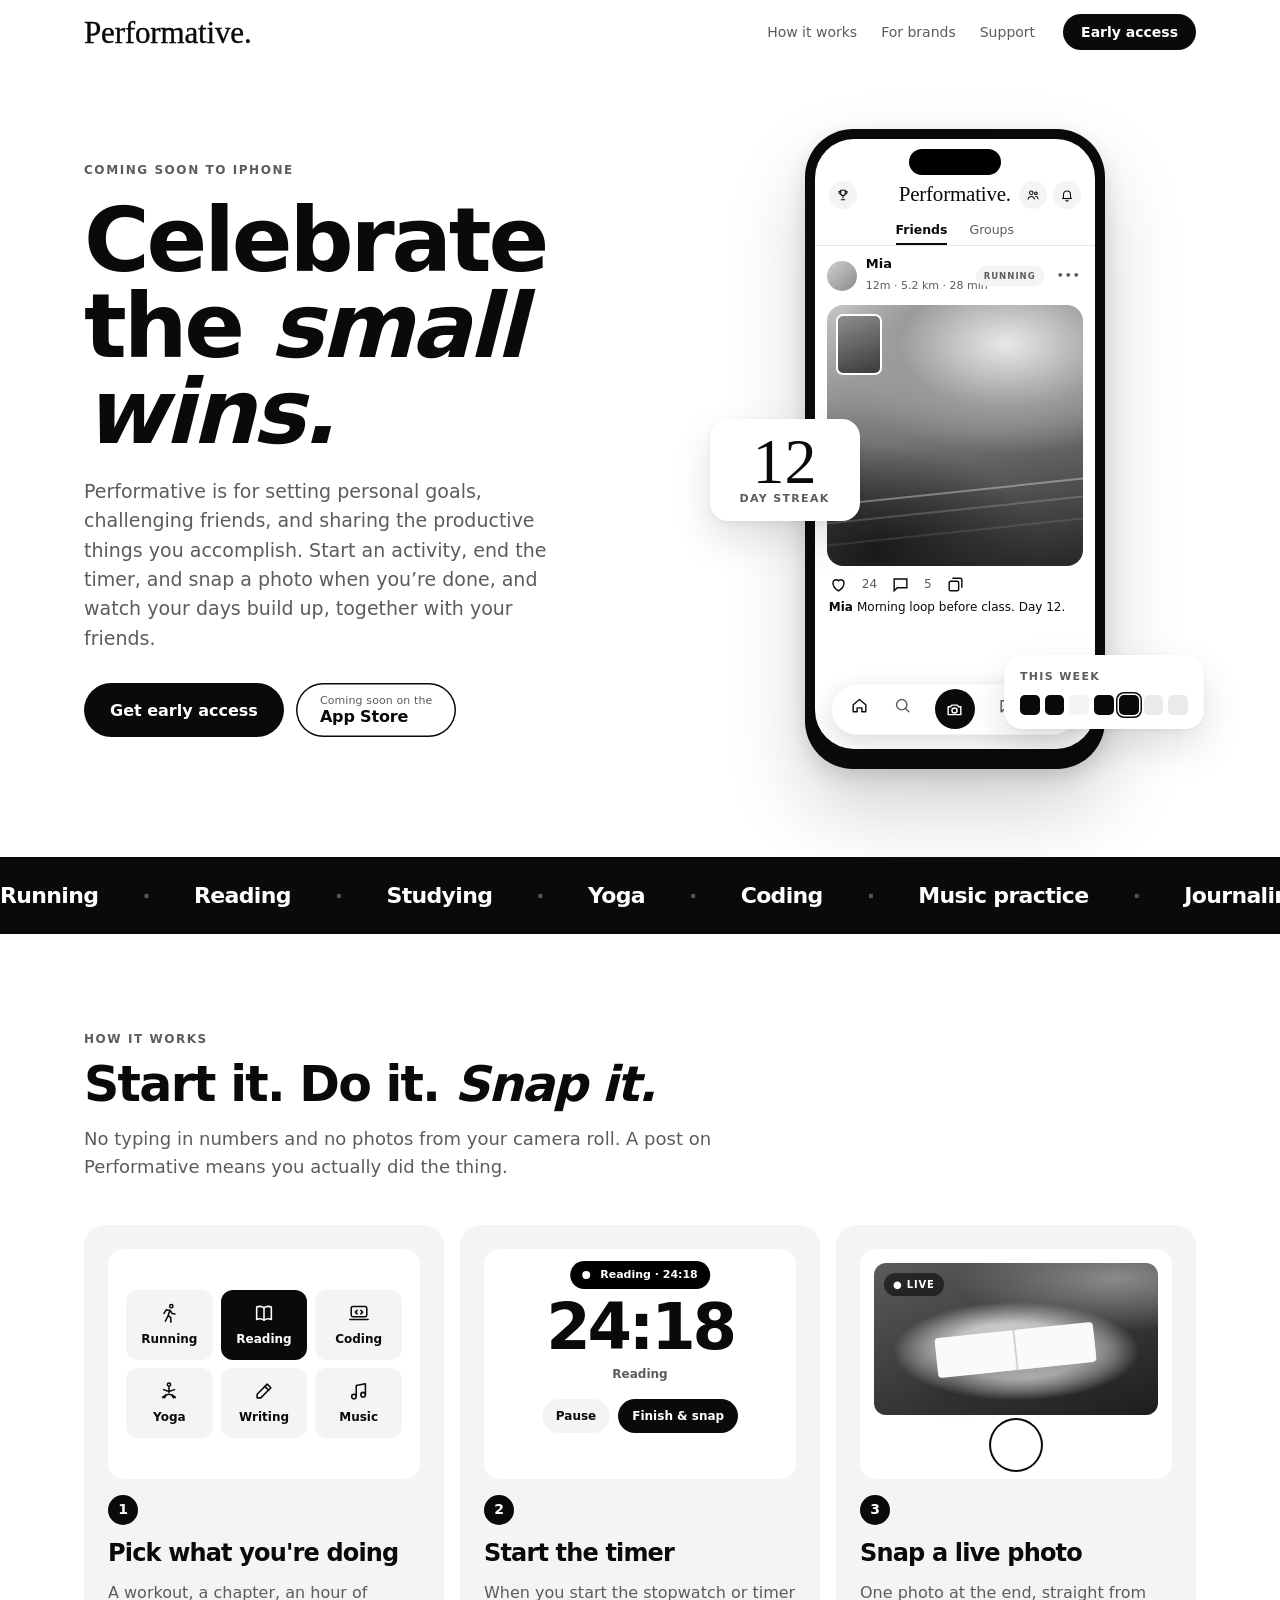
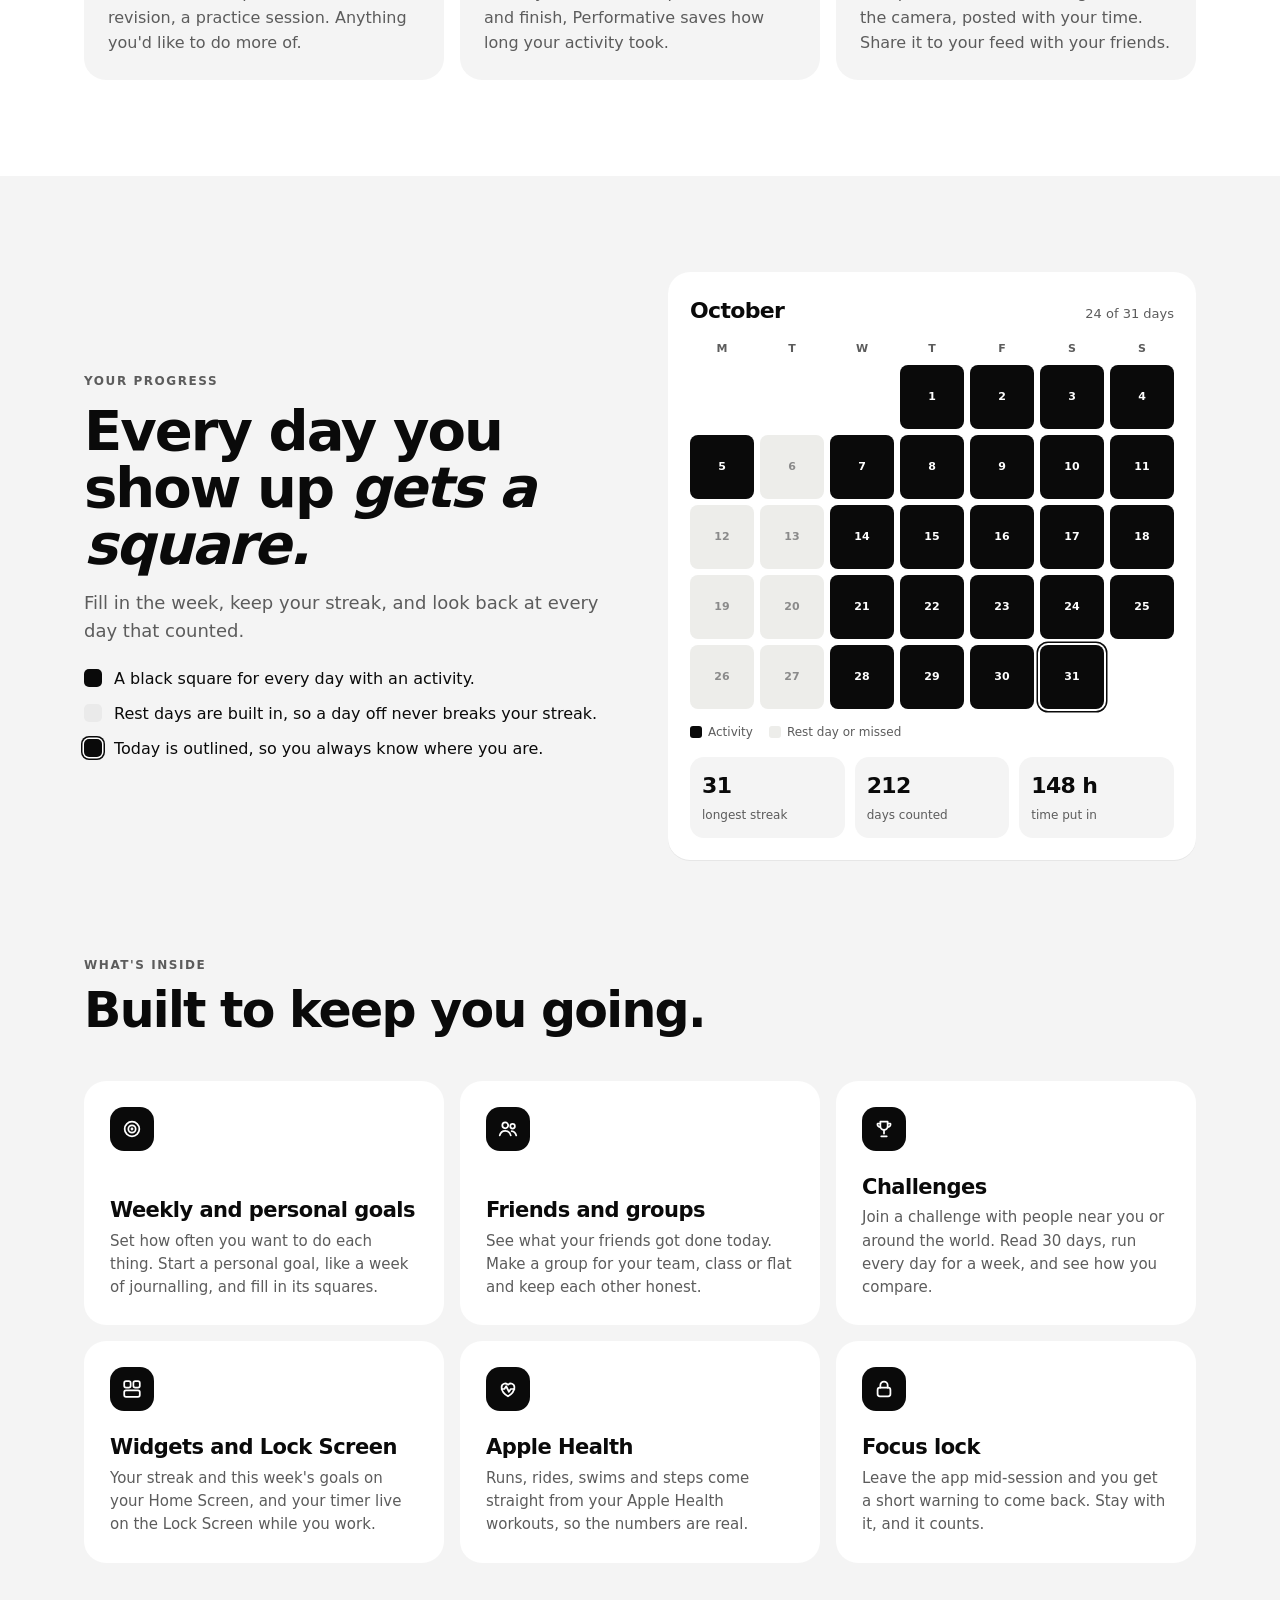
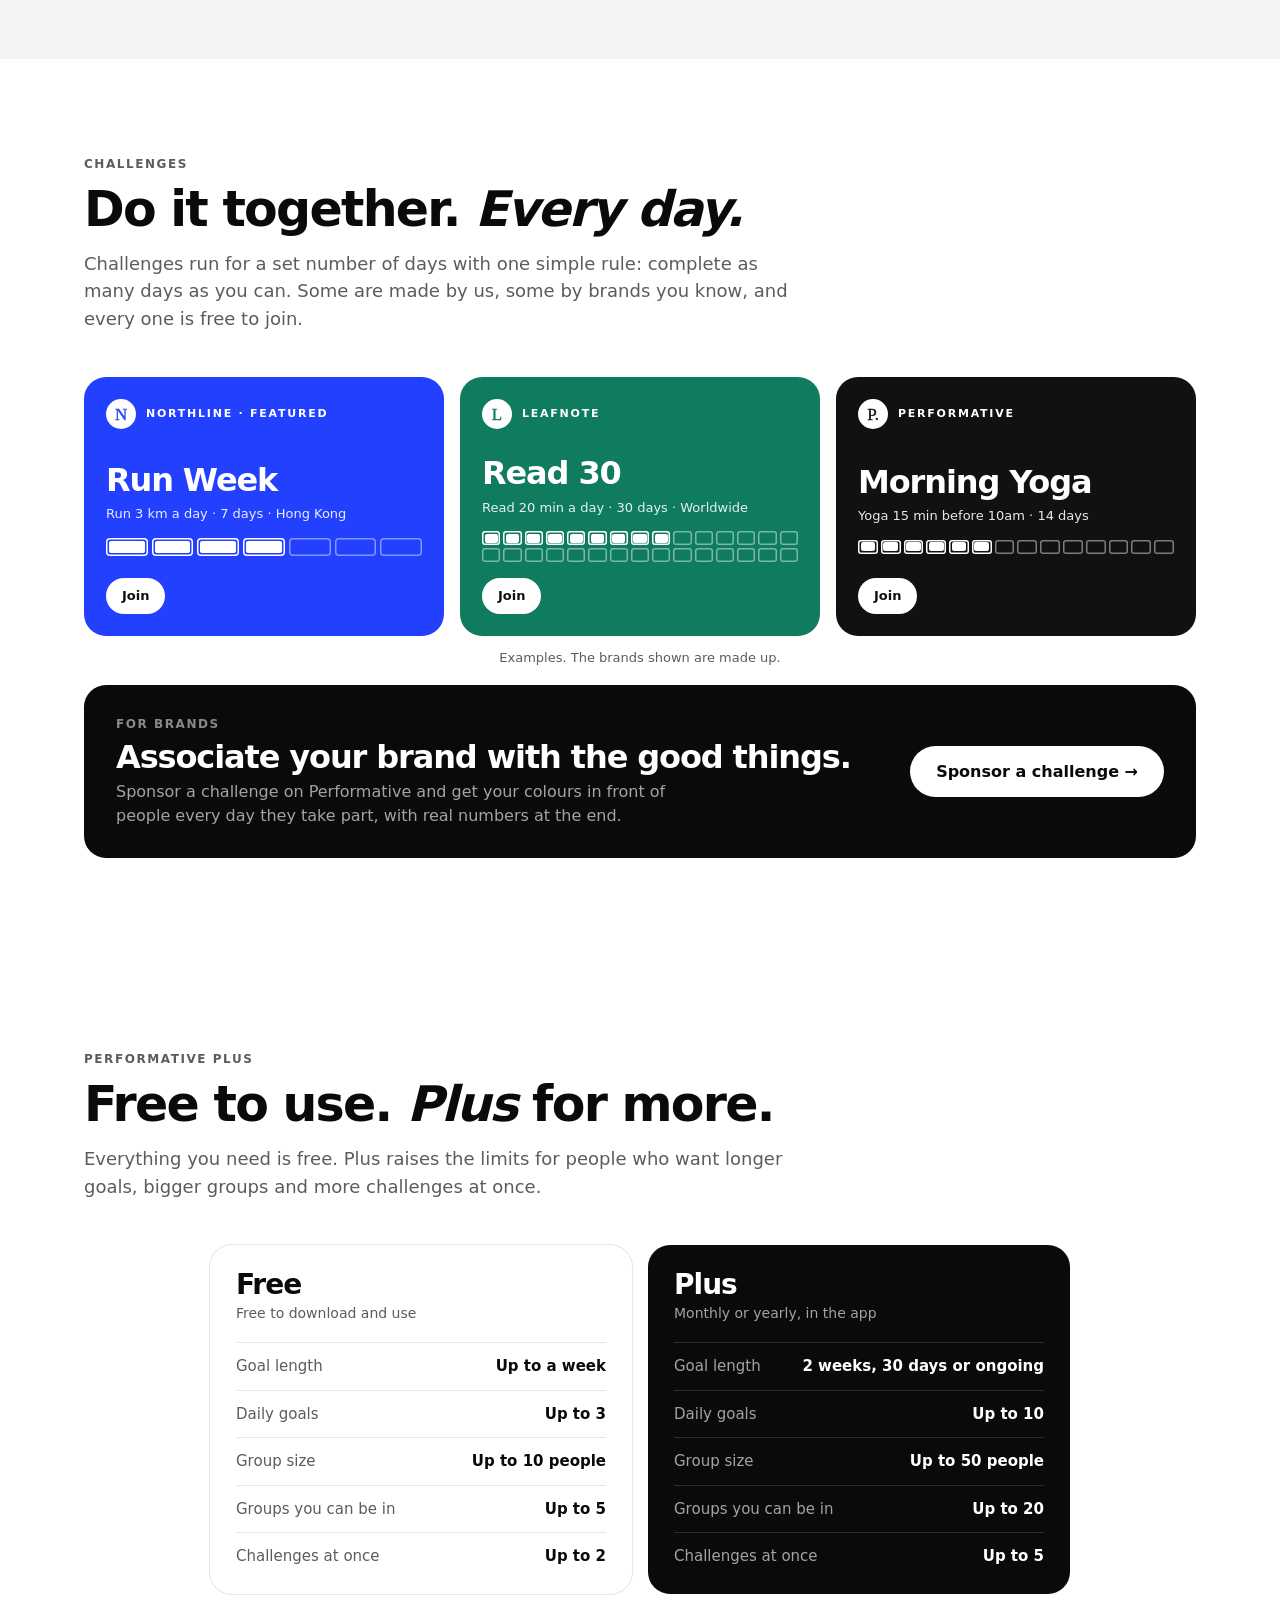
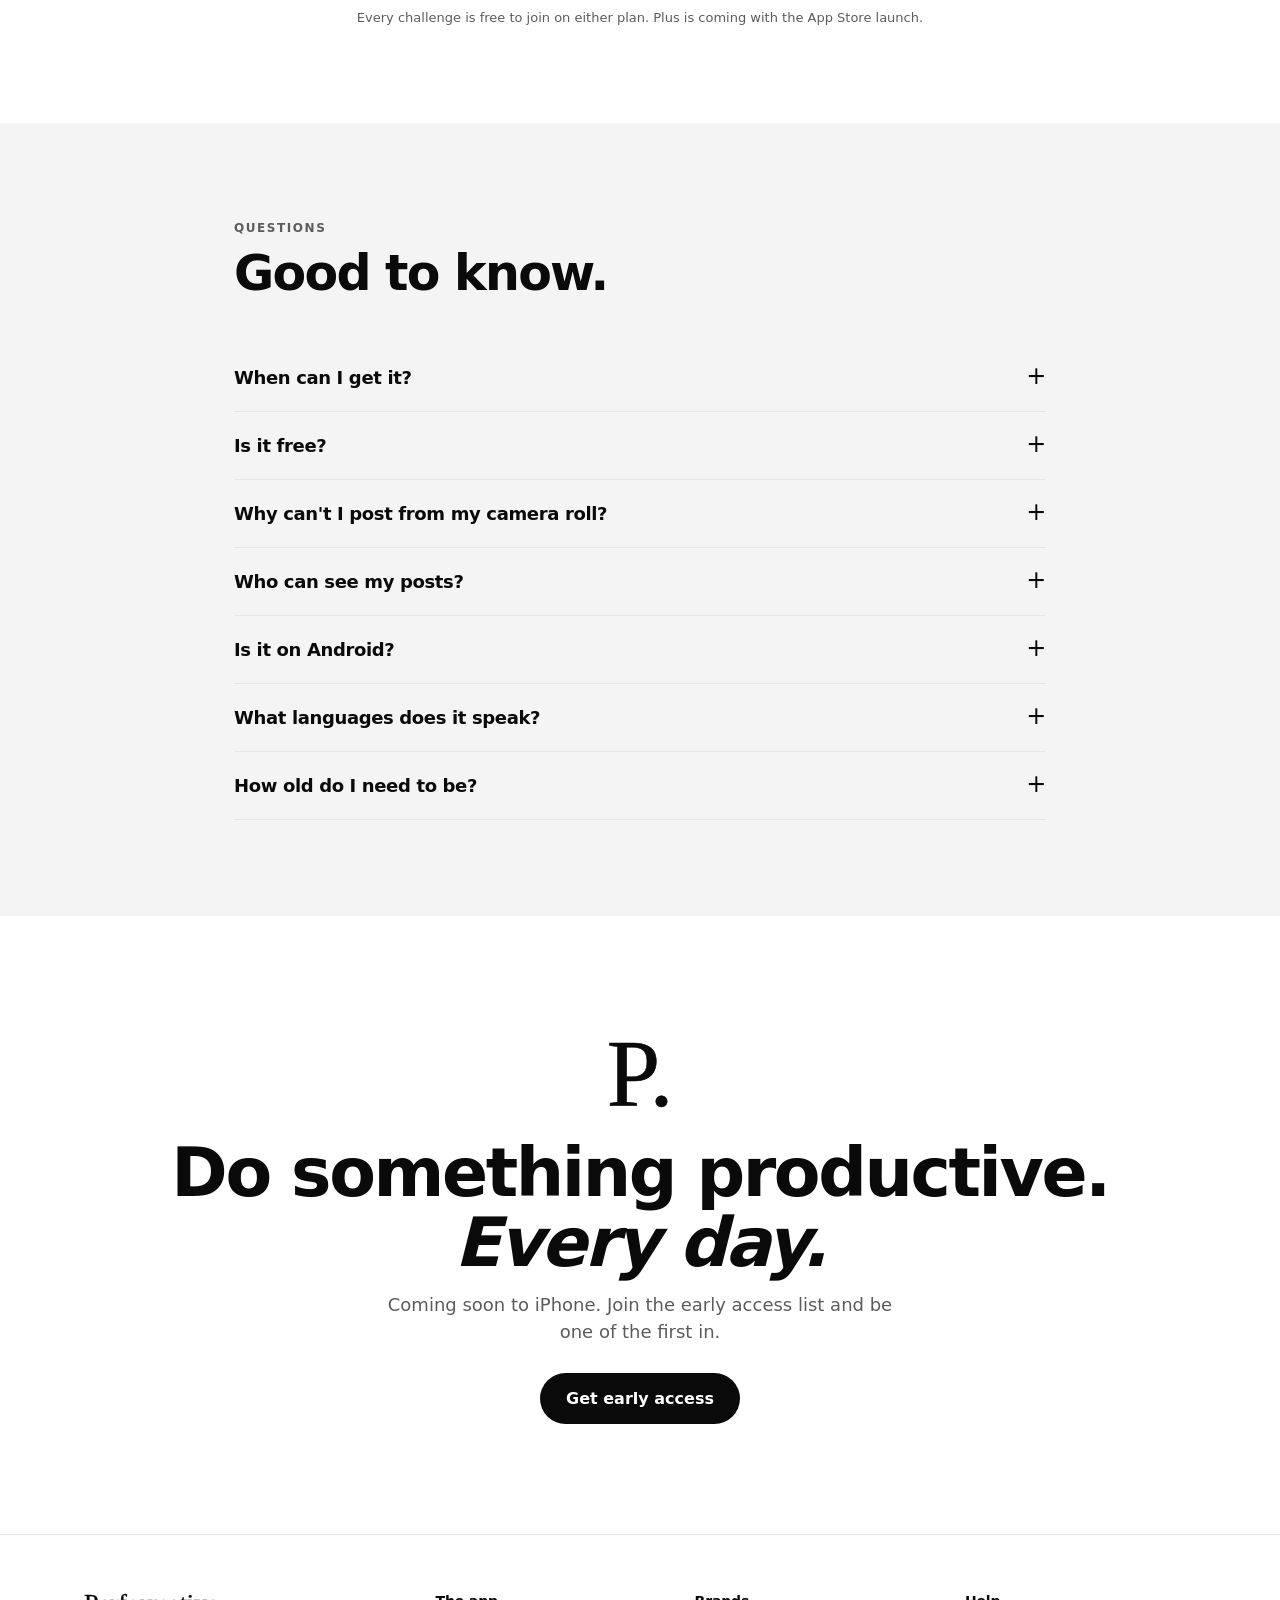
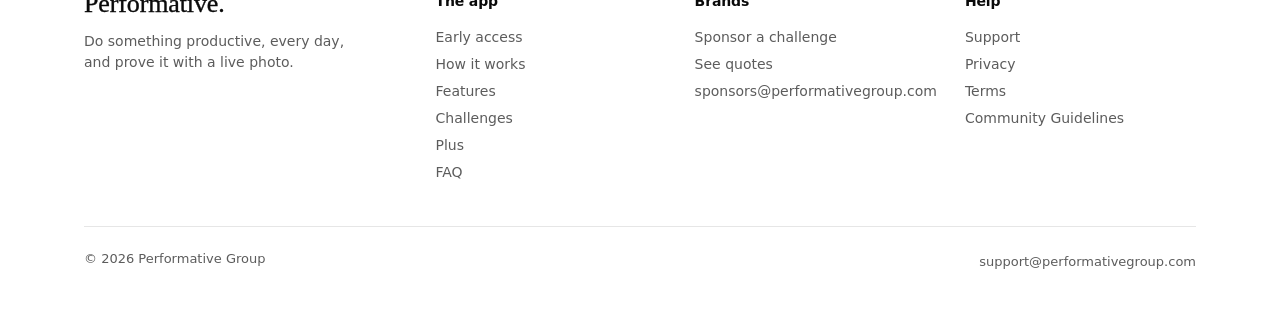
==== index.html @ 7d883e9c "Website: app-style hero phone, no fake status bars, Plus section, icons, calendar, challenge boxes a" ====
<!doctype html>
<html lang="en">
<head>
<meta charset="utf-8">
<meta http-equiv="Content-Security-Policy" content="default-src 'self'; script-src 'self' 'unsafe-inline'; style-src 'self' 'unsafe-inline' https://fonts.googleapis.com; font-src https://fonts.gstatic.com; img-src 'self' data:; connect-src 'self' https://rwyopnhqcnwsxcgpwgtr.supabase.co; object-src 'none'; base-uri 'none'; form-action 'self'; upgrade-insecure-requests">
<meta name="referrer" content="strict-origin-when-cross-origin">
<meta name="viewport" content="width=device-width, initial-scale=1, viewport-fit=cover">
<meta name="theme-color" content="#FFFFFF">
<link rel="icon" href="/assets/icon.svg" type="image/svg+xml">
<link rel="preconnect" href="https://fonts.googleapis.com">
<link rel="preconnect" href="https://fonts.gstatic.com" crossorigin>
<link href="https://fonts.googleapis.com/css2?family=Instrument+Serif:ital@0;1&family=Inter+Tight:ital,wght@0,400..900;1,400..900&display=swap" rel="stylesheet">
<link rel="stylesheet" href="/assets/site.css?v=3">
<title>Performative · Celebrate the small wins</title>
<meta name="description" content="Performative is an iPhone app for doing the things you mean to do. Start a timer, snap a live photo at the end, and watch your days fill up. Coming soon to iPhone.">
<meta property="og:title" content="Performative · Celebrate the small wins">
<meta property="og:description" content="Do something productive, every day, and prove it with a live photo.">
<style>
  /* Hero */
  .hero { padding:64px 0 88px; overflow:hidden; }
  .hero .wrap { display:grid; grid-template-columns:1.1fr .9fr; gap:40px; align-items:center; }
  .hero h1 { font-size:clamp(46px, 7vw, 92px); line-height:.96; margin:18px 0 22px; }
  .hero .lead { font-size:19px; line-height:1.55; color:var(--muted); max-width:500px; margin:0 0 30px; }
  .hero .ctas { display:flex; gap:12px; flex-wrap:wrap; align-items:center; }
  /* "Coming soon" sits beside the main button: same height and shape, quieter. */
  .soon { display:inline-flex; flex-direction:column; justify-content:center; height:54px; padding:0 24px; border-radius:999px; box-shadow:inset 0 0 0 1.5px var(--ink); color:var(--ink); line-height:1.1; white-space:nowrap; }
  .soon small { font-size:11px; font-weight:500; color:var(--muted); letter-spacing:.01em; }
  .soon b { font-size:16px; font-weight:700; letter-spacing:-.01em; }
  .ctas .btn.big { height:54px; padding-top:0; padding-bottom:0; }
  .stage { position:relative; display:flex; justify-content:center; min-height:640px; }
  .float { position:absolute; background:#fff; border-radius:18px; box-shadow:0 18px 40px rgba(0,0,0,.12), 0 2px 6px rgba(0,0,0,.06); padding:14px 16px; }
  .float.streak { left:-4px; top:290px; width:150px; text-align:center; }
  .float.streak .n { font-family:var(--serif); font-size:64px; line-height:.9; }
  .float.week { right:-8px; bottom:40px; width:200px; }
  .float.week .sq { grid-template-columns:repeat(7, 1fr); margin-top:10px; }
  .float .t { font-size:11px; font-weight:600; letter-spacing:.12em; text-transform:uppercase; color:var(--muted); }
  @media (max-width:960px) { .hero .wrap { grid-template-columns:1fr; } .hero { padding-top:32px; } .stage { min-height:0; margin-top:16px; } }
  @media (max-width:520px) { .float.streak { left:0; top:200px; width:118px; padding:10px; } .float.streak .n { font-size:48px; } .float.week { right:0; bottom:40px; width:168px; padding:10px 12px; } .phone { transform:scale(.92); transform-origin:top center; margin-bottom:-48px; } }

  /* Feed screen, drawn like the app: header, Friends/Groups tabs, a post, the floating menu */
  .apphead { display:flex; align-items:center; gap:6px; padding:0 14px 4px; }
  .apphead .ttl { flex:1; text-align:center; font-family:var(--serif); font-weight:400; font-size:21px; letter-spacing:-.01em; white-space:nowrap; }
  .hb { width:28px; height:28px; border-radius:50%; background:var(--bg); display:grid; place-items:center; flex:none; }
  .hb svg { width:14px; height:14px; stroke:var(--ink); fill:none; stroke-width:1.8; stroke-linecap:round; stroke-linejoin:round; }
  .apphead .gap { width:28px; flex:none; }
  .feedtabs { display:flex; justify-content:center; gap:22px; font-size:12.5px; font-weight:500; color:var(--muted); border-bottom:1px solid var(--hair); margin-bottom:10px; }
  .feedtabs span, .feedtabs b { padding:6px 0; } .feedtabs b { color:var(--ink); font-weight:650; box-shadow:inset 0 -2px 0 var(--ink); }
  .post .who span { white-space:nowrap; } .post .who > div { min-width:0; }
  .post .who .chip { margin-left:auto; font-size:8.5px; font-weight:700; letter-spacing:.12em; text-transform:uppercase; background:var(--bg); padding:4px 8px; border-radius:99px; }
  .post .who .more { font-weight:800; letter-spacing:1px; font-size:11px; padding:0 2px 0 4px; }
  .photo .startph { position:absolute; left:9px; top:9px; width:46px; height:61px; border-radius:7px; border:2px solid #fff; background:linear-gradient(160deg, #8d8d8d, #3a3a3a); }
  .menubar { position:absolute; left:16px; right:16px; bottom:14px; height:52px; border-radius:26px; background:rgba(255,255,255,.92); -webkit-backdrop-filter:blur(14px); backdrop-filter:blur(14px); box-shadow:0 8px 24px rgba(0,0,0,.14), inset 0 0 0 1px rgba(0,0,0,.05); display:flex; align-items:center; justify-content:space-around; padding:0 8px; }
  .menubar svg { width:19px; height:19px; stroke:var(--muted); fill:none; stroke-width:1.8; stroke-linecap:round; stroke-linejoin:round; }
  .menubar .on svg { stroke:var(--ink); }
  .menubar .cam { width:40px; height:40px; border-radius:50%; background:var(--ink); display:grid; place-items:center; }
  .menubar .cam svg { stroke:#fff; }
  .post { padding:0 12px 12px; }
  .post .who { display:flex; gap:9px; align-items:center; margin-bottom:9px; }
  .av { width:30px; height:30px; border-radius:50%; flex:none; background:linear-gradient(135deg, #cfcfcf, #8a8a8a); }
  .post .who b { font-size:13px; display:block; line-height:1.2; } .post .who span { font-size:11px; color:var(--muted); }
  .photo { position:relative; border-radius:16px; overflow:hidden; aspect-ratio:4/5; color:#fff; }
  .photo .tag { position:absolute; left:10px; top:10px; background:rgba(0,0,0,.5); -webkit-backdrop-filter:blur(8px); backdrop-filter:blur(8px); padding:5px 9px; border-radius:99px; font-size:10px; font-weight:700; letter-spacing:.08em; }
  .photo .time { position:absolute; right:12px; bottom:10px; font-family:var(--display); font-weight:800; font-size:34px; letter-spacing:-.04em; text-shadow:0 2px 12px rgba(0,0,0,.3); }
  .photo .act { position:absolute; left:12px; bottom:14px; font-size:11px; font-weight:600; opacity:.92; }
  .acts { display:flex; gap:14px; padding:9px 2px 4px; font-size:12px; color:var(--muted); align-items:center; }
  .acts svg { width:19px; height:19px; stroke:var(--ink); fill:none; stroke-width:1.8; }
  .cap { font-size:12px; padding:0 2px; } .cap b { margin-right:4px; }
  /* Black-and-white "photos" */
  .ph-run { background:radial-gradient(120% 70% at 70% 15%, #e9e9e9 0%, #9a9a9a 35%, transparent 60%), radial-gradient(90% 60% at 20% 95%, #1a1a1a 0%, transparent 70%), linear-gradient(170deg, #c7c7c7 0%, #6b6b6b 55%, #262626 100%); }
  .ph-run::after { content:""; position:absolute; left:0; right:0; bottom:28%; height:2px; background:rgba(255,255,255,.35); box-shadow:0 18px 0 rgba(255,255,255,.18), 0 40px 0 rgba(255,255,255,.1); transform:skewY(-6deg); }
  .ph-read { background:radial-gradient(60% 45% at 50% 58%, #f4f4f4 0%, #d0d0d0 40%, transparent 72%), radial-gradient(80% 50% at 85% 10%, #8a8a8a, transparent 70%), linear-gradient(160deg, #5b5b5b, #1d1d1d); }
  .ph-read::after { content:""; position:absolute; left:22%; right:22%; top:44%; height:26%; border-radius:4px; background:linear-gradient(90deg, #fafafa 49%, #c9c9c9 50%, #fafafa 51%); box-shadow:0 10px 30px rgba(0,0,0,.35); transform:rotate(-6deg); }
  .ph-desk { background:radial-gradient(70% 50% at 30% 30%, #ededed, transparent 70%), linear-gradient(200deg, #9c9c9c, #3a3a3a 60%, #151515); }
  .ph-desk::after { content:""; position:absolute; left:16%; right:16%; top:34%; height:30%; border-radius:6px; background:#1e1e1e; box-shadow:inset 0 0 0 5px #3c3c3c, 0 14px 28px rgba(0,0,0,.4); }

  /* Strip */
  .strip { background:var(--ink); color:#fff; padding:22px 0; overflow:hidden; }
  .strip .row { display:flex; gap:44px; white-space:nowrap; animation:slide 38s linear infinite; width:max-content; font-family:var(--display); font-weight:var(--title-weight); font-size:22px; letter-spacing:-.03em; }
  .strip .row span::after { content:"·"; margin-left:44px; color:#555; }
  @keyframes slide { to { transform:translateX(-50%); } }
  @media (prefers-reduced-motion:reduce) { .strip .row { animation:none; } }

  /* How it works */
  .how3 { display:grid; grid-template-columns:repeat(3, 1fr); gap:16px; }
  .how3 > div { background:var(--bg); border-radius:22px; padding:24px; display:flex; flex-direction:column; gap:16px; }
  .how3 .vis { height:230px; border-radius:16px; background:#fff; display:grid; place-items:center; overflow:hidden; position:relative; }
  .how3 .num { width:30px; height:30px; border-radius:50%; background:var(--ink); color:#fff; display:grid; place-items:center; font-weight:700; font-size:14px; }
  .how3 h3 { font-size:24px; } .how3 p { margin:0; color:var(--muted); line-height:1.55; }
  .tiles { display:grid; grid-template-columns:repeat(3, 1fr); gap:8px; padding:18px; width:100%; }
  .tiles span { background:var(--bg); border-radius:12px; padding:12px 6px; text-align:center; font-size:12px; font-weight:600; }
  .tiles span.on { background:var(--ink); color:#fff; }
  .tiles span svg { display:block; width:22px; height:22px; margin:0 auto 6px; stroke:currentColor; fill:none; stroke-width:1.7; stroke-linecap:round; stroke-linejoin:round; }
  .timer { text-align:center; }
  .timer .big { font-family:var(--display); font-weight:800; font-size:64px; letter-spacing:-.05em; line-height:1; }
  .timer .lbl { font-size:12px; color:var(--muted); margin-top:6px; font-weight:600; }
  .timer .pill { display:inline-flex; gap:8px; margin-top:16px; }
  .timer .pill span { background:var(--bg); border-radius:99px; padding:8px 14px; font-size:12px; font-weight:700; } .timer .pill span.k { background:var(--ink); color:#fff; }
  .island-la { position:absolute; top:12px; left:50%; transform:translateX(-50%); background:#000; color:#fff; border-radius:20px; padding:6px 12px; font-size:11px; font-weight:700; display:flex; gap:10px; align-items:center; white-space:nowrap; }
  .island-la i { width:8px; height:8px; border-radius:50%; background:#fff; animation:blink 1.6s infinite; } @keyframes blink { 50% { opacity:.3; } }
  .snap { width:100%; height:100%; position:relative; }
  .snap .vf { position:absolute; inset:14px 14px 64px; border-radius:12px; }
  .snap .shutter { position:absolute; left:50%; bottom:12px; transform:translateX(-50%); width:44px; height:44px; border-radius:50%; background:#fff; box-shadow:0 0 0 3px #fff, 0 0 0 5px var(--ink); }
  .snap .live { position:absolute; left:24px; top:24px; background:rgba(0,0,0,.55); color:#fff; border-radius:99px; padding:4px 9px; font-size:10px; font-weight:700; letter-spacing:.08em; }
  @media (max-width:900px) { .how3 { grid-template-columns:1fr; } }

  /* Squares */
  .squares { display:grid; grid-template-columns:1fr 1fr; gap:56px; align-items:center; }
  .squares h2 { font-size:clamp(32px, 4.4vw, 56px); line-height:1.02; margin:12px 0 16px; }
  .squares p { color:var(--muted); font-size:18px; line-height:1.55; margin:0 0 22px; }
  .ticks { list-style:none; padding:0; margin:0; display:grid; gap:12px; }
  .ticks li { display:flex; gap:12px; align-items:flex-start; line-height:1.45; }
  .ticks li::before { content:""; width:18px; height:18px; border-radius:5px; background:var(--ink); flex:none; margin-top:2px; }
  .ticks li.r::before { background:var(--soft2); }
  .ticks li.t::before { background:var(--ink); box-shadow:0 0 0 1.5px #fff, 0 0 0 3px var(--ink); }
  .year { background:#fff; border-radius:22px; padding:22px; box-shadow:0 1px 0 var(--hair); }
  .year .head { display:flex; justify-content:space-between; align-items:baseline; margin-bottom:14px; }
  .year .head b { font-family:var(--display); font-weight:800; font-size:22px; letter-spacing:-.03em; }
  /* A month as a calendar: one box per day, black where you did an activity. */
  .cal { display:grid; grid-template-columns:repeat(7, minmax(0, 1fr)); gap:6px; }
  .cal .dow { font-size:11px; font-weight:600; color:var(--muted); text-align:center; padding-bottom:2px; }
  .cal i { aspect-ratio:1; border-radius:8px; background:#EDEDEA; font-style:normal; font-size:11px; font-weight:600; color:#8a8a8a; display:grid; place-items:center; font-variant-numeric:tabular-nums; }
  .cal i.on { background:var(--ink); color:#fff; }
  .cal i.today { box-shadow:0 0 0 2px #fff, 0 0 0 3.5px var(--ink); }
  .cal i.blank { background:transparent; }
  .year .legend { display:flex; gap:16px; margin-top:14px; font-size:12px; color:var(--muted); }
  .year .legend span { display:flex; gap:6px; align-items:center; } .year .legend i { width:12px; height:12px; border-radius:3px; display:block; }
  .stats { display:grid; grid-template-columns:repeat(3, 1fr); gap:10px; margin-top:16px; }
  .stats div { background:var(--bg); border-radius:14px; padding:12px; } .stats b { display:block; font-family:var(--display); font-weight:800; font-size:22px; letter-spacing:-.03em; } .stats span { font-size:12px; color:var(--muted); }
  @media (max-width:900px) { .squares { grid-template-columns:1fr; gap:32px; } }

  /* Features */
  .feat { display:grid; grid-template-columns:repeat(3, 1fr); gap:16px; }
  .feat > div { background:#fff; border-radius:22px; padding:26px; min-height:220px; display:flex; flex-direction:column; }
  .feat .ic { width:44px; height:44px; border-radius:14px; background:var(--ink); display:grid; place-items:center; margin-bottom:auto; }
  .feat .ic svg { width:22px; height:22px; stroke:#fff; fill:none; stroke-width:1.9; stroke-linecap:round; stroke-linejoin:round; }
  .feat h3 { font-size:21px; letter-spacing:-.025em; margin:26px 0 8px; } .feat p { margin:0; color:var(--muted); line-height:1.55; font-size:15px; }
  @media (max-width:900px) { .feat { grid-template-columns:1fr 1fr; } } @media (max-width:600px) { .feat { grid-template-columns:1fr; } .feat > div { min-height:0; } }

  /* Challenges */
  .cards { display:grid; grid-template-columns:repeat(3, 1fr); gap:16px; }
  .ccard { border-radius:22px; padding:22px; color:#fff; min-height:250px; display:flex; flex-direction:column; justify-content:space-between; }
  .ccard .wm { font-size:11px; font-weight:700; letter-spacing:.16em; }
  .ccard h3 { font-size:32px; margin:28px 0 8px; } .ccard .meta { font-size:13px; opacity:.9; }
  .ccard .top { display:flex; align-items:center; gap:10px; }
  .ccard .logo { width:30px; height:30px; border-radius:50%; background:#fff; display:grid; place-items:center; flex:none; font-family:var(--serif); font-size:17px; line-height:1; }
  /* A box per day of the challenge, filled where it's done (stretched into bars when there are many). */
  .ccard .days { display:flex; gap:4px; margin-top:14px; }
  .ccard .days i { flex:1; height:18px; border-radius:4px; box-shadow:inset 0 0 0 1.5px rgba(255,255,255,.45); position:relative; }
  .ccard .days i.on { box-shadow:inset 0 0 0 1.5px #fff; }
  .ccard .days i.on::after { content:""; position:absolute; inset:3px; border-radius:2px; background:#fff; }
  .ccard .days.many { gap:3px; } .ccard .days.many i { height:14px; border-radius:3px; } .ccard .days.many i.on::after { inset:2.5px; }
  /* 30 days: two rows of 15 boxes. */
  .ccard .days.rows { display:grid; grid-template-columns:repeat(15, minmax(0, 1fr)); }
  .ccard .join { align-self:flex-start; margin-top:16px; background:#fff; color:#111; border-radius:99px; padding:8px 16px; font-weight:700; font-size:13px; }
  @media (max-width:900px) { .cards { grid-template-columns:1fr; } .ccard { min-height:200px; } }
  .examples { margin:12px 0 0; font-size:13px; color:var(--muted); text-align:center; }
  .brandband { margin-top:18px; background:var(--ink); color:#fff; border-radius:22px; padding:30px 32px; display:flex; gap:24px; align-items:center; flex-wrap:wrap; }
  .brandband h3 { font-size:clamp(24px, 3vw, 32px); } .brandband p { margin:6px 0 0; color:#A3A3A3; max-width:560px; line-height:1.5; }
  .brandband .btn { margin-left:auto; }

  /* Plus */
  .plans { display:grid; grid-template-columns:1fr 1fr; gap:16px; max-width:860px; margin:0 auto; }
  .plan { background:#fff; border-radius:22px; padding:26px; box-shadow:0 1px 0 var(--hair), 0 0 0 1px var(--hair); }
  .plan.plus { background:var(--ink); color:#fff; box-shadow:none; }
  .plan h3 { font-size:28px; margin:0 0 4px; } .plan .sub { margin:0 0 18px; color:var(--muted); font-size:14px; } .plan.plus .sub { color:#A3A3A3; }
  .plan ul { list-style:none; padding:0; margin:0; display:grid; gap:12px; }
  .plan li { display:flex; justify-content:space-between; gap:12px; font-size:15px; border-top:1px solid var(--hair); padding-top:12px; }
  .plan.plus li { border-top-color:rgba(255,255,255,.14); }
  .plan li span { color:var(--muted); } .plan.plus li span { color:#A3A3A3; } .plan li b { text-align:right; }
  .plans-note { text-align:center; color:var(--muted); font-size:13px; margin:14px 0 0; }
  @media (max-width:700px) { .plans { grid-template-columns:1fr; } }

  /* Download */
  .download { text-align:center; padding:110px 0; }
  .download .mark { font-family:var(--serif); font-size:96px; line-height:1; -webkit-text-stroke:.6px currentColor; }
  .download h2 { font-size:clamp(36px, 5.6vw, 68px); margin:16px 0 14px; }
  .download p { color:var(--muted); font-size:18px; max-width:520px; margin:0 auto 28px; }
</style>
</head>
<body>
<nav class="top" id="nav"><div class="wrap">
  <a class="logo" href="/">Performative.</a>
  <div class="links"><a href="/#how">How it works</a><a href="/sponsor/">For brands</a><a href="/support/">Support</a></div>
  <a class="btn cta" href="/early-access/">Early access</a>
  <button class="menu-btn" type="button" aria-label="Menu" aria-expanded="false"><span></span></button>
  <div class="sheet"><a href="/#how">How it works</a><a href="/sponsor/">For brands</a><a href="/support/">Support</a><a class="btn" href="/early-access/">Early access</a></div>
</div></nav>

<header class="hero"><div class="wrap">
  <div>
    <div class="eyebrow">Coming soon to iPhone</div>
    <h1>Celebrate the <em>small wins.</em></h1>
    <p class="lead">Performative is for setting personal goals, challenging friends, and sharing the productive things you accomplish. Start an activity, end the timer, and snap a photo when you’re done, and watch your days build up, together with your friends.</p>
    <div class="ctas">
      <a class="btn big" href="/early-access/">Get early access</a>
      <span class="soon" aria-label="Coming soon on the App Store"><small>Coming soon on the</small><b>App Store</b></span>
    </div>
  </div>
  <div class="stage">
    <div class="phone"><div class="screen"><div class="island"></div>
      <div class="status"></div>
      <div class="apphead">
        <span class="hb" aria-hidden="true"><svg viewBox="0 0 24 24"><path d="M8 4h8v5a4 4 0 0 1-8 0z"/><path d="M8 6H5a3 3 0 0 0 3 4M16 6h3a3 3 0 0 1-3 4M12 13v4M9 20h6"/></svg></span>
        <span class="gap"></span>
        <b class="ttl">Performative.</b>
        <span class="hb" aria-hidden="true"><svg viewBox="0 0 24 24"><circle cx="9" cy="8" r="3"/><path d="M3.5 19c.8-3 3-4.6 5.5-4.6s4.7 1.6 5.5 4.6"/><circle cx="17" cy="9" r="2.3"/><path d="M16.5 14.3c2.2.2 3.6 1.6 4.2 4.2"/></svg></span>
        <span class="hb" aria-hidden="true"><svg viewBox="0 0 24 24"><path d="M6 16V11a6 6 0 0 1 12 0v5l1.5 2h-15z"/><path d="M10 20.5a2 2 0 0 0 4 0"/></svg></span>
      </div>
      <div class="feedtabs"><b>Friends</b><span>Groups</span></div>
      <div class="post">
        <div class="who"><span class="av"></span><div><b id="heroName">Mia</b><span id="heroMeta">12m · 5.2 km · 28 min</span></div><span class="chip" id="heroChip">Running</span><span class="more">•••</span></div>
        <div class="photo ph-run" id="heroPhoto" style="aspect-ratio:1/1.02"><span class="startph"></span></div>
        <div class="acts"><svg viewBox="0 0 24 24"><path d="M12 20s-7-4.4-7-10a4 4 0 0 1 7-2.6A4 4 0 0 1 19 10c0 5.6-7 10-7 10z"/></svg>24
          <svg viewBox="0 0 24 24"><path d="M4 5h16v11H8l-4 4z"/></svg>5
          <svg viewBox="0 0 24 24"><rect x="4" y="8" width="12" height="12" rx="2"/><path d="M8 4h10a2 2 0 0 1 2 2v10"/></svg></div>
        <div class="cap" id="heroCap"><b>Mia</b>Morning loop before class. Day 12.</div>
      </div>
      <div class="menubar" aria-hidden="true">
        <span class="on"><svg viewBox="0 0 24 24"><path d="M4 11l8-6.5 8 6.5V20h-5v-5h-6v5H4z"/></svg></span>
        <span><svg viewBox="0 0 24 24"><circle cx="11" cy="11" r="6.5"/><path d="M16 16l4 4"/></svg></span>
        <span class="cam"><svg viewBox="0 0 24 24"><path d="M4 8.5h3l1.5-2h7l1.5 2h3v10H4z"/><circle cx="12" cy="13.2" r="3.2"/></svg></span>
        <span><svg viewBox="0 0 24 24"><path d="M4 6h16v10H9l-5 4z"/></svg></span>
        <span><svg viewBox="0 0 24 24"><circle cx="12" cy="8.5" r="3.5"/><path d="M5 20c1-3.6 3.8-5.5 7-5.5s6 1.9 7 5.5"/></svg></span>
      </div>
    </div></div>
    <div class="float streak"><div class="n">12</div><div class="t">day streak</div></div>
    <div class="float week"><div class="t">This week</div>
      <div class="sq"><i class="on"></i><i class="on"></i><i class="rest"></i><i class="on"></i><i class="on today"></i><i></i><i></i></div></div>
  </div>
</div></header>

<div class="strip" aria-hidden="true"><div class="row">
  <span>Running</span><span>Reading</span><span>Studying</span><span>Yoga</span><span>Coding</span><span>Music practice</span><span>Journaling</span><span>Gym</span><span>Cooking</span><span>Meditation</span>
  <span>Running</span><span>Reading</span><span>Studying</span><span>Yoga</span><span>Coding</span><span>Music practice</span><span>Journaling</span><span>Gym</span><span>Cooking</span><span>Meditation</span>
</div></div>

<section class="block" id="how"><div class="wrap">
  <div class="shead rv"><div class="eyebrow">How it works</div><h2>Start it. Do it. <em>Snap it.</em></h2>
    <p>No typing in numbers and no photos from your camera roll. A post on Performative means you actually did the thing.</p></div>
  <div class="how3">
    <div class="rv"><div class="vis"><div class="tiles">
        <span><svg viewBox="0 0 24 24" aria-hidden="true"><circle cx="14.5" cy="4.5" r="1.8"/><path d="M8 21l3-6 3 2v5M6.5 12.5l2.5-4 4 .5 2.5 3.5 3 .5M11 15l2-6"/></svg>Running</span><span class="on"><svg viewBox="0 0 24 24" aria-hidden="true"><path d="M4 5.5c2.5-1 5.5-1 8 .8 2.5-1.8 5.5-1.8 8-.8V19c-2.5-1-5.5-1-8 .8-2.5-1.8-5.5-1.8-8-.8z"/><path d="M12 6.3V19.8"/></svg>Reading</span><span><svg viewBox="0 0 24 24" aria-hidden="true"><rect x="3.5" y="5" width="17" height="11" rx="1.8"/><path d="M2 19h20M10 9l-2 2 2 2M14 9l2 2-2 2"/></svg>Coding</span>
        <span><svg viewBox="0 0 24 24" aria-hidden="true"><circle cx="12" cy="5" r="1.8"/><path d="M12 7.5v6M6 10.5l6 2 6-2M5 19c2.5-2.5 4.5-3.5 7-3.5s4.5 1 7 3.5M9 16.5l-2 3M15 16.5l2 3"/></svg>Yoga</span><span><svg viewBox="0 0 24 24" aria-hidden="true"><path d="M15.5 4.5l4 4L8.5 19.5H4.5v-4z"/><path d="M13 7l4 4"/></svg>Writing</span><span><svg viewBox="0 0 24 24" aria-hidden="true"><path d="M9 18V6l10-2v12"/><circle cx="6.5" cy="18" r="2.5"/><circle cx="16.5" cy="16" r="2.5"/></svg>Music</span></div></div>
      <div class="num">1</div><h3>Pick what you're doing</h3><p>A workout, a chapter, an hour of revision, a practice session. Anything you'd like to do more of.</p></div>
    <div class="rv"><div class="vis"><div class="island-la"><i></i>Reading · 24:18</div><div class="timer"><div class="big">24:18</div><div class="lbl">Reading</div>
        <div class="pill"><span>Pause</span><span class="k">Finish &amp; snap</span></div></div></div>
      <div class="num">2</div><h3>Start the timer</h3><p>When you start the stopwatch or timer and finish, Performative saves how long your activity took.</p></div>
    <div class="rv"><div class="vis"><div class="snap"><div class="vf ph-read"></div><span class="live">● LIVE</span><span class="shutter"></span></div></div>
      <div class="num">3</div><h3>Snap a live photo</h3><p>One photo at the end, straight from the camera, posted with your time. Share it to your feed with your friends.</p></div>
  </div>
</div></section>

<section class="block alt"><div class="wrap squares">
  <div class="rv">
    <div class="eyebrow">Your progress</div>
    <h2>Every day you show up <em>gets a square.</em></h2>
    <p>Fill in the week, keep your streak, and look back at every day that counted.</p>
    <ul class="ticks">
      <li>A black square for every day with an activity.</li>
      <li class="r">Rest days are built in, so a day off never breaks your streak.</li>
      <li class="t">Today is outlined, so you always know where you are.</li>
    </ul>
  </div>
  <div class="year rv">
    <div class="head"><b>October</b><span class="small muted">24 of 31 days</span></div>
    <div class="cal" id="monthGrid"><span class="dow">M</span><span class="dow">T</span><span class="dow">W</span><span class="dow">T</span><span class="dow">F</span><span class="dow">S</span><span class="dow">S</span></div>
    <div class="legend"><span><i style="background:var(--ink)"></i>Activity</span><span><i style="background:#EDEDEA"></i>Rest day or missed</span></div>
    <div class="stats"><div><b>31</b><span>longest streak</span></div><div><b>212</b><span>days counted</span></div><div><b>148 h</b><span>time put in</span></div></div>
  </div>
</div></section>

<section class="block alt" id="features" style="padding-top:0"><div class="wrap">
  <div class="shead rv"><div class="eyebrow">What's inside</div><h2>Built to keep you going.</h2></div>
  <div class="feat">
    <div class="rv"><span class="ic"><svg viewBox="0 0 24 24"><circle cx="12" cy="12" r="8"/><circle cx="12" cy="12" r="4"/><circle cx="12" cy="12" r=".6"/></svg></span>
      <h3>Weekly and personal goals</h3><p>Set how often you want to do each thing. Start a personal goal, like a week of journalling, and fill in its squares.</p></div>
    <div class="rv"><span class="ic"><svg viewBox="0 0 24 24"><circle cx="9" cy="8" r="3.2"/><path d="M3 19c.8-3.3 3.2-5 6-5s5.2 1.7 6 5"/><circle cx="17" cy="9" r="2.5"/><path d="M16 14.2c2.5.2 4.2 1.8 5 4.8"/></svg></span>
      <h3>Friends and groups</h3><p>See what your friends got done today. Make a group for your team, class or flat and keep each other honest.</p></div>
    <div class="rv"><span class="ic"><svg viewBox="0 0 24 24"><path d="M8 4h8v5a4 4 0 0 1-8 0z"/><path d="M8 6H5a3 3 0 0 0 3 4M16 6h3a3 3 0 0 1-3 4M12 13v4M9 20h6"/></svg></span>
      <h3>Challenges</h3><p>Join a challenge with people near you or around the world. Read 30 days, run every day for a week, and see how you compare.</p></div>
    <div class="rv"><span class="ic"><svg viewBox="0 0 24 24"><rect x="3.5" y="3.5" width="7" height="7" rx="2"/><rect x="13.5" y="3.5" width="7" height="7" rx="2"/><rect x="3.5" y="13.5" width="17" height="7" rx="2"/></svg></span>
      <h3>Widgets and Lock Screen</h3><p>Your streak and this week's goals on your Home Screen, and your timer live on the Lock Screen while you work.</p></div>
    <div class="rv"><span class="ic"><svg viewBox="0 0 24 24"><path d="M12 20s-7-4.4-7-10a4 4 0 0 1 7-2.6A4 4 0 0 1 19 10c0 5.6-7 10-7 10z"/><path d="M5 12h3l2-3 3 6 2-3h4"/></svg></span>
      <h3>Apple Health</h3><p>Runs, rides, swims and steps come straight from your Apple Health workouts, so the numbers are real.</p></div>
    <div class="rv"><span class="ic"><svg viewBox="0 0 24 24"><rect x="5" y="10.5" width="14" height="9.5" rx="2.5"/><path d="M8 10.5V8a4 4 0 0 1 8 0v2.5"/></svg></span>
      <h3>Focus lock</h3><p>Leave the app mid-session and you get a short warning to come back. Stay with it, and it counts.</p></div>
  </div>
</div></section>

<section class="block" id="challenges"><div class="wrap">
  <div class="shead rv"><div class="eyebrow">Challenges</div><h2>Do it together. <em>Every day.</em></h2>
    <p>Challenges run for a set number of days with one simple rule: complete as many days as you can. Some are made by us, some by brands you know, and every one is free to join.</p></div>
  <div class="cards">
    <div class="ccard rv" style="background:#2340FF"><div class="top"><span class="logo" style="color:#2340FF">N</span><div class="wm">NORTHLINE · FEATURED</div></div><div><h3>Run Week</h3><div class="meta">Run 3 km a day · 7 days · Hong Kong</div><div class="days" aria-label="4 of 7 days"><i class="on"></i><i class="on"></i><i class="on"></i><i class="on"></i><i></i><i></i><i></i></div></div><span class="join">Join</span></div>
    <div class="ccard rv" style="background:#0F7B5F"><div class="top"><span class="logo" style="color:#0F7B5F">L</span><div class="wm">LEAFNOTE</div></div><div><h3>Read 30</h3><div class="meta">Read 20 min a day · 30 days · Worldwide</div><div class="days many rows" aria-label="9 of 30 days"><i class="on"></i><i class="on"></i><i class="on"></i><i class="on"></i><i class="on"></i><i class="on"></i><i class="on"></i><i class="on"></i><i class="on"></i><i></i><i></i><i></i><i></i><i></i><i></i><i></i><i></i><i></i><i></i><i></i><i></i><i></i><i></i><i></i><i></i><i></i><i></i><i></i><i></i><i></i></div></div><span class="join">Join</span></div>
    <div class="ccard rv" style="background:#111"><div class="top"><span class="logo" style="color:#111">P.</span><div class="wm">PERFORMATIVE</div></div><div><h3>Morning Yoga</h3><div class="meta">Yoga 15 min before 10am · 14 days</div><div class="days many" aria-label="6 of 14 days"><i class="on"></i><i class="on"></i><i class="on"></i><i class="on"></i><i class="on"></i><i class="on"></i><i></i><i></i><i></i><i></i><i></i><i></i><i></i><i></i></div></div><span class="join">Join</span></div>
  </div>
  <p class="examples">Examples. The brands shown are made up.</p>
  <div class="brandband rv">
    <div><div class="eyebrow" style="color:#8a8a8a">For brands</div><h3 style="margin-top:8px">Associate your brand with the good things.</h3>
      <p>Sponsor a challenge on Performative and get your colours in front of people every day they take part, with real numbers at the end.</p></div>
    <a class="btn light big" href="/sponsor/">Sponsor a challenge →</a>
  </div>
</div></section>

<section class="block" id="plus"><div class="wrap">
  <div class="shead rv"><div class="eyebrow">Performative Plus</div><h2>Free to use. <em>Plus</em> for more.</h2>
    <p>Everything you need is free. Plus raises the limits for people who want longer goals, bigger groups and more challenges at once.</p></div>
  <div class="plans">
    <div class="plan rv"><h3>Free</h3><p class="sub">Free to download and use</p>
      <ul><li><span>Goal length</span><b>Up to a week</b></li><li><span>Daily goals</span><b>Up to 3</b></li><li><span>Group size</span><b>Up to 10 people</b></li><li><span>Groups you can be in</span><b>Up to 5</b></li><li><span>Challenges at once</span><b>Up to 2</b></li></ul></div>
    <div class="plan plus rv"><h3>Plus</h3><p class="sub">Monthly or yearly, in the app</p>
      <ul><li><span>Goal length</span><b>2 weeks, 30 days or ongoing</b></li><li><span>Daily goals</span><b>Up to 10</b></li><li><span>Group size</span><b>Up to 50 people</b></li><li><span>Groups you can be in</span><b>Up to 20</b></li><li><span>Challenges at once</span><b>Up to 5</b></li></ul></div>
  </div>
  <p class="plans-note">Every challenge is free to join on either plan. Plus is coming with the App Store launch.</p>
</div></section>

<section class="block alt" id="faq"><div class="wrap" style="max-width:860px">
  <div class="shead rv"><div class="eyebrow">Questions</div><h2>Good to know.</h2></div>
  <details><summary>When can I get it?</summary><p>Performative is coming soon to the App Store for iPhone. It needs iOS 17 or later.</p></details>
  <details><summary>Is it free?</summary><p>Yes. Performative is free to download and use, and every challenge is free to join.</p></details>
  <details><summary>Why can't I post from my camera roll?</summary><p>Because a post should mean you actually did it. Every post is a live photo taken at the end of what you did, straight from the camera.</p></details>
  <details><summary>Who can see my posts?</summary><p>You choose for each post: friends, a group or everyone. You can also make your whole account private, so only people you approve can follow along.</p></details>
  <details><summary>Is it on Android?</summary><p>Not yet. We're starting with iPhone.</p></details>
  <details><summary>What languages does it speak?</summary><p>English, Simplified Chinese and Traditional Chinese.</p></details>
  <details><summary>How old do I need to be?</summary><p>13 or older. If you're under 18, a parent or guardian needs to agree to the Terms.</p></details>
</div></section>

<section class="download" id="download"><div class="wrap">
  <div class="mark rv">P.</div>
  <h2 class="rv">Do something productive.<br><em>Every day.</em></h2>
  <p class="rv">Coming soon to iPhone. Join the early access list and be one of the first in.</p>
  <div class="rv" style="display:flex; gap:12px; justify-content:center; flex-wrap:wrap">
    <a class="btn big" href="/early-access/">Get early access</a>
  </div>
</div></section>

<footer class="site"><div class="wrap">
  <div class="cols">
    <div><a class="logo" href="/" style="font-size:26px; padding:0">Performative.</a>
      <p style="margin:14px 0 0; max-width:280px">Do something productive, every day, and prove it with a live photo.</p></div>
    <div><h5>The app</h5><a href="/early-access/">Early access</a><a href="/#how">How it works</a><a href="/#features">Features</a><a href="/#challenges">Challenges</a><a href="/#plus">Plus</a><a href="/#faq">FAQ</a></div>
    <div><h5>Brands</h5><a href="/sponsor/">Sponsor a challenge</a><a href="/sponsor/quote/">See quotes</a><a href="mailto:sponsors@performativegroup.com">sponsors@performativegroup.com</a></div>
    <div><h5>Help</h5><a href="/support/">Support</a><a href="/privacy/">Privacy</a><a href="/terms/">Terms</a><a href="/guidelines/">Community Guidelines</a></div>
  </div>
  <div class="base"><span>© <span id="year">2026</span> Performative Group</span><a href="mailto:support@performativegroup.com" style="display:inline">support@performativegroup.com</a></div>
</div></footer>
<script src="/assets/site.js?v=3" defer></script>
<script>
// The month calendar: 31 days of October (starting on a Thursday), 24 with an activity, today outlined.
(() => {
  const g = document.getElementById("monthGrid"); if (!g) return;
  const off = [6, 12, 13, 19, 20, 26, 27], out = [];
  for (let i = 0; i < 3; i++) out.push('<i class="blank" aria-hidden="true"></i>');
  for (let d = 1; d <= 31; d++) out.push(`<i class="${off.includes(d) ? "" : "on"}${d === 31 ? " today" : ""}">${d}</i>`);
  g.insertAdjacentHTML("beforeend", out.join(""));
})();
// The hero post changes every few seconds: running, reading, coding.
(() => {
  const posts = [["ph-run", "Mia", "12m · 5.2 km · 28 min", "Running", "<b>Mia</b>Morning loop before class. Day 12."],
                 ["ph-read", "Theo", "40m · 34 min", "Reading", "<b>Theo</b>Two chapters closer to finishing it."],
                 ["ph-desk", "Ana", "1h · 1 hr 10 min", "Coding", "<b>Ana</b>Shipped the login screen."]];
  let i = 0; const photo = document.getElementById("heroPhoto");
  if (!photo || matchMedia("(prefers-reduced-motion: reduce)").matches) return;
  setInterval(() => {
    i = (i + 1) % posts.length; const [cls, name, meta, chip, cap] = posts[i];
    photo.className = "photo " + cls;
    document.getElementById("heroName").textContent = name; document.getElementById("heroMeta").textContent = meta;
    document.getElementById("heroChip").textContent = chip; document.getElementById("heroCap").innerHTML = cap;
  }, 3800);
})();
</script>
</body>
</html>
---- assets/site.css ----
/* Performative website: the app's look. Black on white, one soft grey surface, no outlines,
   Inter Tight for titles, the system font for reading, Instrument Serif only for the mark. */
:root {
  --ink:#0A0A0A; --paper:#FFFFFF; --bg:#F4F4F4; --soft:#F4F4F4; --soft2:#EAEAEA; --hair:#E6E6E6;
  --muted:#5C5C5C; --red:#D6281F; --green:#16834A; --brand:#2340FF;
  --sans:-apple-system, BlinkMacSystemFont, "SF Pro Text", "Inter Tight", system-ui, sans-serif;
  --display:"Inter Tight", -apple-system, system-ui, sans-serif;
  --serif:"Instrument Serif", Georgia, serif;
  /* Titles: a touch heavier than Bold, set a little smaller so they read shorter. */
  --title-weight:780;
}
* { box-sizing:border-box; }
html { scroll-behavior:smooth; -webkit-text-size-adjust:100%; }
body { margin:0; background:var(--paper); color:var(--ink); font-family:var(--sans); font-size:16px; line-height:1.5; -webkit-font-smoothing:antialiased; }
h1, h2, h3, h4 { font-family:var(--display); font-weight:var(--title-weight); letter-spacing:-.035em; margin:0; line-height:1.02; }
em { font-family:var(--display); font-style:italic; font-weight:var(--title-weight); }
a { color:inherit; }
img { max-width:100%; }
button, input, select, textarea { font:inherit; color:inherit; }
.wrap { max-width:1160px; margin:0 auto; padding:0 24px; }
@media (max-width:520px) { .wrap { padding:0 16px; } }
.eyebrow { font-size:12px; font-weight:600; letter-spacing:.13em; text-transform:uppercase; color:var(--muted); }
.muted { color:var(--muted); } .small { font-size:13px; } .hidden { display:none !important; }

/* The mark: Instrument Serif, a little shorter and given a hint more weight. */
.logo { font-family:var(--serif); font-size:31px; line-height:1; text-decoration:none; color:var(--ink); -webkit-text-stroke:.35px currentColor; letter-spacing:-.005em; white-space:nowrap; }

/* Buttons */
.btn { display:inline-flex; align-items:center; justify-content:center; gap:8px; border:0; cursor:pointer; background:var(--ink); color:#fff; font-weight:600; padding:13px 22px; border-radius:999px; text-decoration:none; font-size:15px; line-height:1.2; transition:transform .15s, background .15s; white-space:nowrap; }
.btn:hover { transform:translateY(-1px); background:#262626; }
.btn.light { background:#fff; color:var(--ink); } .btn.light:hover { background:#f0f0f0; }
.btn.soft { background:var(--bg); color:var(--ink); } .btn.soft:hover { background:var(--soft2); }
.btn.line { background:transparent; color:var(--ink); box-shadow:inset 0 0 0 1px var(--hair); }
.btn.big { padding:16px 26px; font-size:16px; }
.btn:disabled { opacity:.45; cursor:default; transform:none; }

/* Nav */
nav.top { position:sticky; top:0; z-index:20; background:rgba(255,255,255,.86); -webkit-backdrop-filter:saturate(1.4) blur(14px); backdrop-filter:saturate(1.4) blur(14px); border-bottom:1px solid transparent; transition:border-color .2s; }
nav.top.scrolled { border-color:var(--hair); }
nav.top .wrap { display:flex; align-items:center; height:64px; gap:28px; }
nav.top .links { display:flex; gap:24px; margin-left:auto; font-size:14px; font-weight:500; }
nav.top .links a { text-decoration:none; color:var(--muted); } nav.top .links a:hover, nav.top .links a.on { color:var(--ink); }
nav.top .cta { padding:10px 18px; font-size:14px; }
.menu-btn { display:none; margin-left:auto; width:40px; height:40px; border-radius:50%; border:0; background:var(--bg); cursor:pointer; place-items:center; }
.menu-btn span, .menu-btn span::before, .menu-btn span::after { content:""; display:block; width:16px; height:2px; background:var(--ink); border-radius:2px; position:relative; transition:transform .2s; }
.menu-btn span::before { position:absolute; top:-5px; } .menu-btn span::after { position:absolute; top:5px; }
nav.top.open .menu-btn span { background:transparent; } nav.top.open .menu-btn span::before { transform:translateY(5px) rotate(45deg); } nav.top.open .menu-btn span::after { transform:translateY(-5px) rotate(-45deg); }
.sheet { display:none; }
@media (max-width:820px) {
  nav.top .links, nav.top .cta { display:none; }
  .menu-btn { display:grid; }
  nav.top.open .sheet { display:block; position:absolute; left:0; right:0; top:64px; background:#fff; border-bottom:1px solid var(--hair); padding:8px 16px 18px; }
  .sheet a { display:block; padding:14px 4px; font-size:18px; font-weight:600; text-decoration:none; border-bottom:1px solid var(--bg); font-family:var(--display); letter-spacing:-.02em; }
  .sheet .btn { display:flex; margin-top:14px; font-size:16px; border-bottom:0; }
}

/* Sections */
section.block { padding:96px 0; }
section.block.alt { background:var(--bg); }
section.block.ink { background:var(--ink); color:#fff; }
section.block.ink .eyebrow, section.block.ink .shead p { color:#A3A3A3; }
.shead { max-width:720px; margin-bottom:44px; }
.shead.center { margin-left:auto; margin-right:auto; text-align:center; }
.shead h2 { font-size:clamp(30px, 3.9vw, 49px); line-height:1.04; margin:12px 0 14px; }
.shead p { font-size:18px; line-height:1.55; color:var(--muted); margin:0; }
@media (max-width:900px) { section.block { padding:68px 0; } }

/* Phone frame */
.phone { width:300px; flex:none; background:#0A0A0A; border-radius:48px; padding:10px; box-shadow:0 40px 80px rgba(0,0,0,.18), 0 8px 20px rgba(0,0,0,.12); }
.phone .screen { background:#fff; border-radius:39px; overflow:hidden; height:610px; display:flex; flex-direction:column; position:relative; }
.phone .status { height:40px; display:flex; justify-content:space-between; align-items:center; padding:0 26px; font-size:13px; font-weight:600; flex:none; }
.phone .island { position:absolute; top:10px; left:50%; transform:translateX(-50%); width:92px; height:26px; background:#000; border-radius:20px; }

/* Day squares, like the app: today gets a black outline with a white gap. */
.sq { display:grid; gap:5px; }
.sq i { display:block; aspect-ratio:1; border-radius:5px; background:var(--soft2); }
.sq i.on { background:var(--ink); }
.sq i.rest { background:var(--bg); }
.sq i.today { box-shadow:0 0 0 1.5px #fff, 0 0 0 3px var(--ink); }

/* Footer */
footer.site { padding:56px 0 48px; background:var(--paper); border-top:1px solid var(--hair); font-size:14px; color:var(--muted); }
footer.site .cols { display:grid; grid-template-columns:1.4fr 1fr 1fr 1fr; gap:28px; }
footer.site h5 { font-family:var(--display); font-weight:700; color:var(--ink); font-size:14px; margin:0 0 12px; letter-spacing:-.01em; }
footer.site a { display:block; text-decoration:none; padding:3px 0; } footer.site a:hover { color:var(--ink); }
footer.site .base { display:flex; gap:16px; flex-wrap:wrap; justify-content:space-between; margin-top:40px; padding-top:22px; border-top:1px solid var(--hair); font-size:13px; }
@media (max-width:760px) { footer.site .cols { grid-template-columns:1fr 1fr; } footer.site .cols > div:first-child { grid-column:1 / -1; } }

/* FAQ */
details { border-bottom:1px solid var(--hair); padding:20px 0; }
details summary { cursor:pointer; font-size:18px; list-style:none; display:flex; justify-content:space-between; gap:12px; font-family:var(--display); font-weight:700; letter-spacing:-.02em; }
details summary::-webkit-details-marker { display:none; }
details summary::after { content:"+"; font-weight:400; font-size:24px; line-height:1; } details[open] summary::after { content:"–"; }
details p { color:#444; line-height:1.6; margin:12px 0 0; max-width:760px; }

/* Simple text pages (privacy, terms, support) */
.doc { max-width:760px; padding:64px 24px 96px; margin:0 auto; }
.doc h1 { font-size:clamp(34px, 5vw, 52px); margin:12px 0 10px; }
.doc .lead { color:var(--muted); font-size:18px; margin:0 0 36px; }
.doc h2 { font-size:21px; letter-spacing:-.02em; margin:34px 0 8px; }
.doc p, .doc li { color:#333; line-height:1.65; }
.doc ul { padding-left:20px; }
.doc h3 { font-size:16px; margin:22px 0 6px; }
.doc table { width:100%; border-collapse:collapse; margin:14px 0; font-size:15px; }
.doc th, .doc td { text-align:left; padding:9px 10px; border-bottom:1px solid #e6e6e6; color:#333; vertical-align:top; }
.doc th { font-size:13px; text-transform:uppercase; letter-spacing:.06em; color:var(--muted); }
@media (max-width:520px) { .doc table { font-size:13px; } .doc th, .doc td { padding:8px 6px; } }
.doc .card { background:var(--bg); border-radius:14px; padding:20px 22px; margin:18px 0; }
.doc .tabs { display:flex; gap:8px; flex-wrap:wrap; margin-bottom:8px; }
.doc .tabs a { text-decoration:none; padding:8px 14px; border-radius:999px; background:var(--bg); font-size:14px; font-weight:600; }
.doc .tabs a.on { background:var(--ink); color:#fff; }

/* Reveal on scroll */
.rv { opacity:0; transform:translateY(14px); transition:opacity .6s ease, transform .6s ease; }
.rv.in { opacity:1; transform:none; }
@media (prefers-reduced-motion:reduce) { .rv { opacity:1; transform:none; transition:none; } html { scroll-behavior:auto; } }
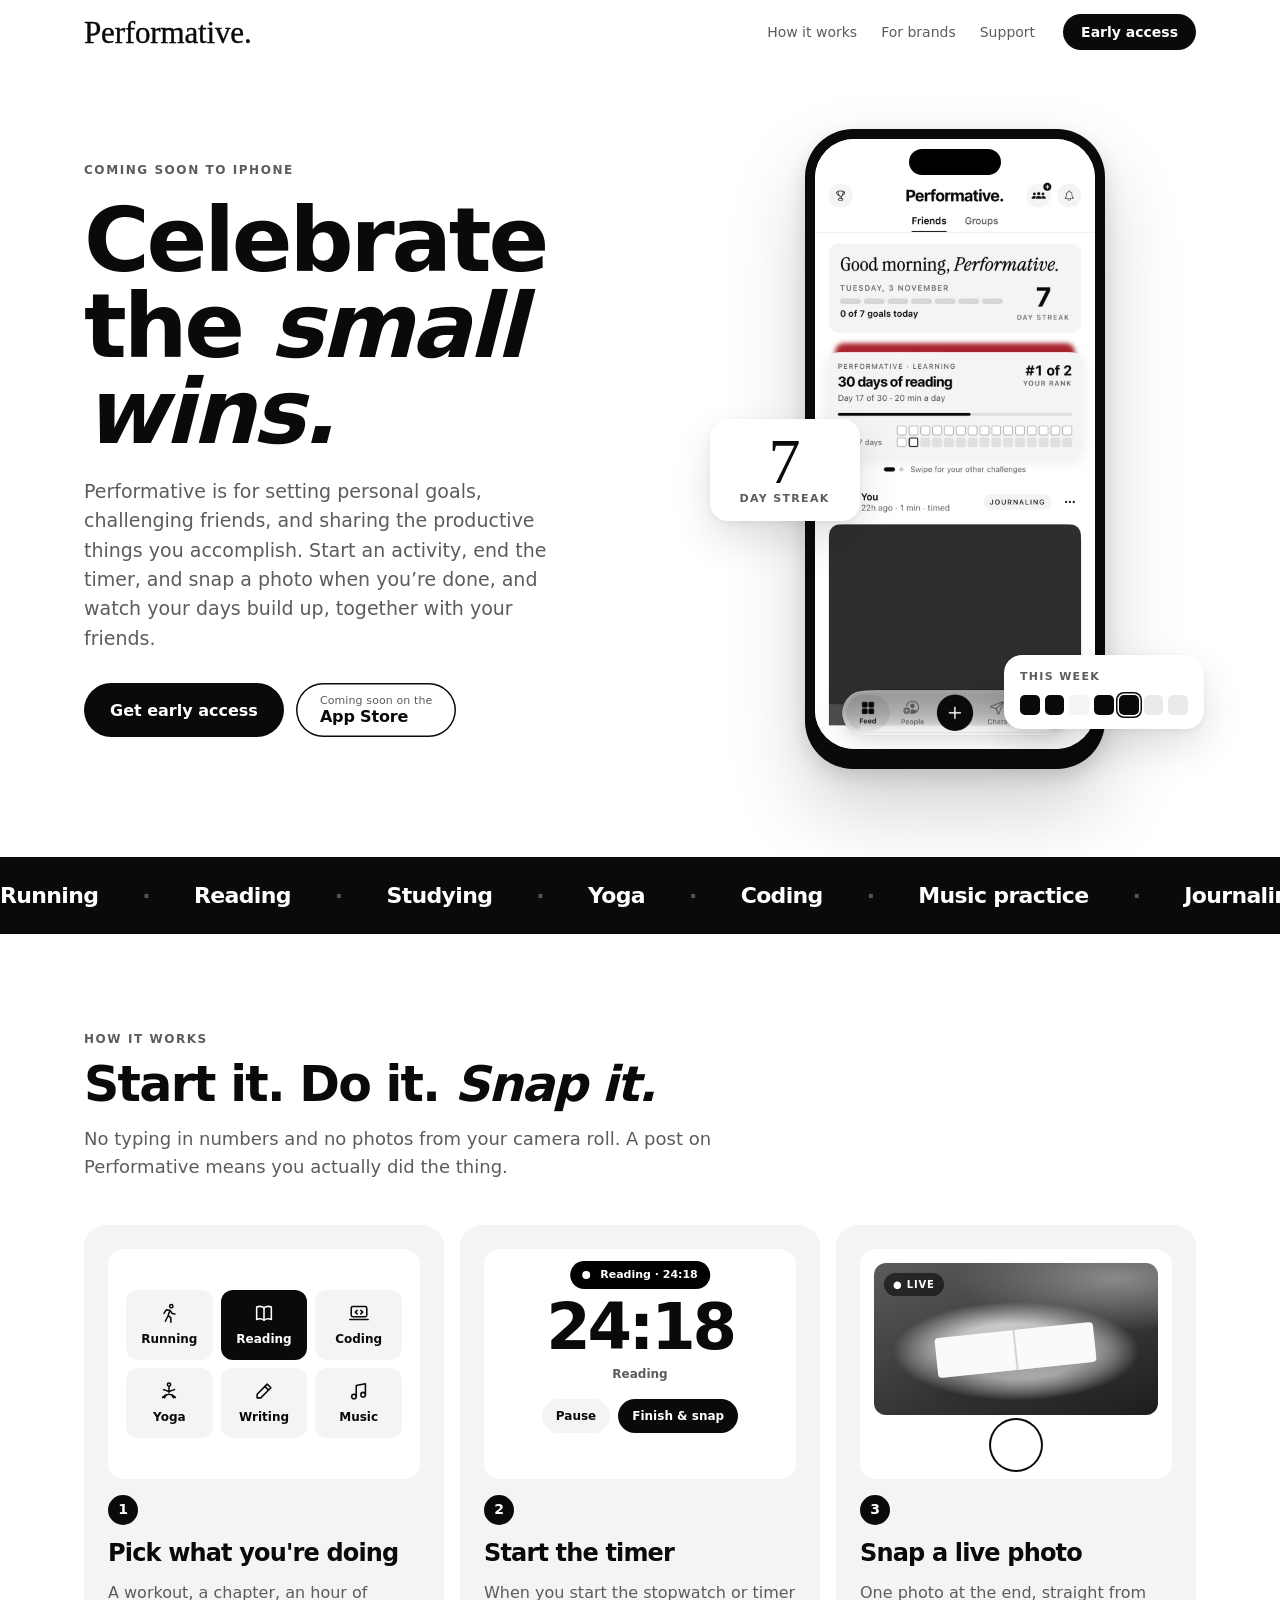
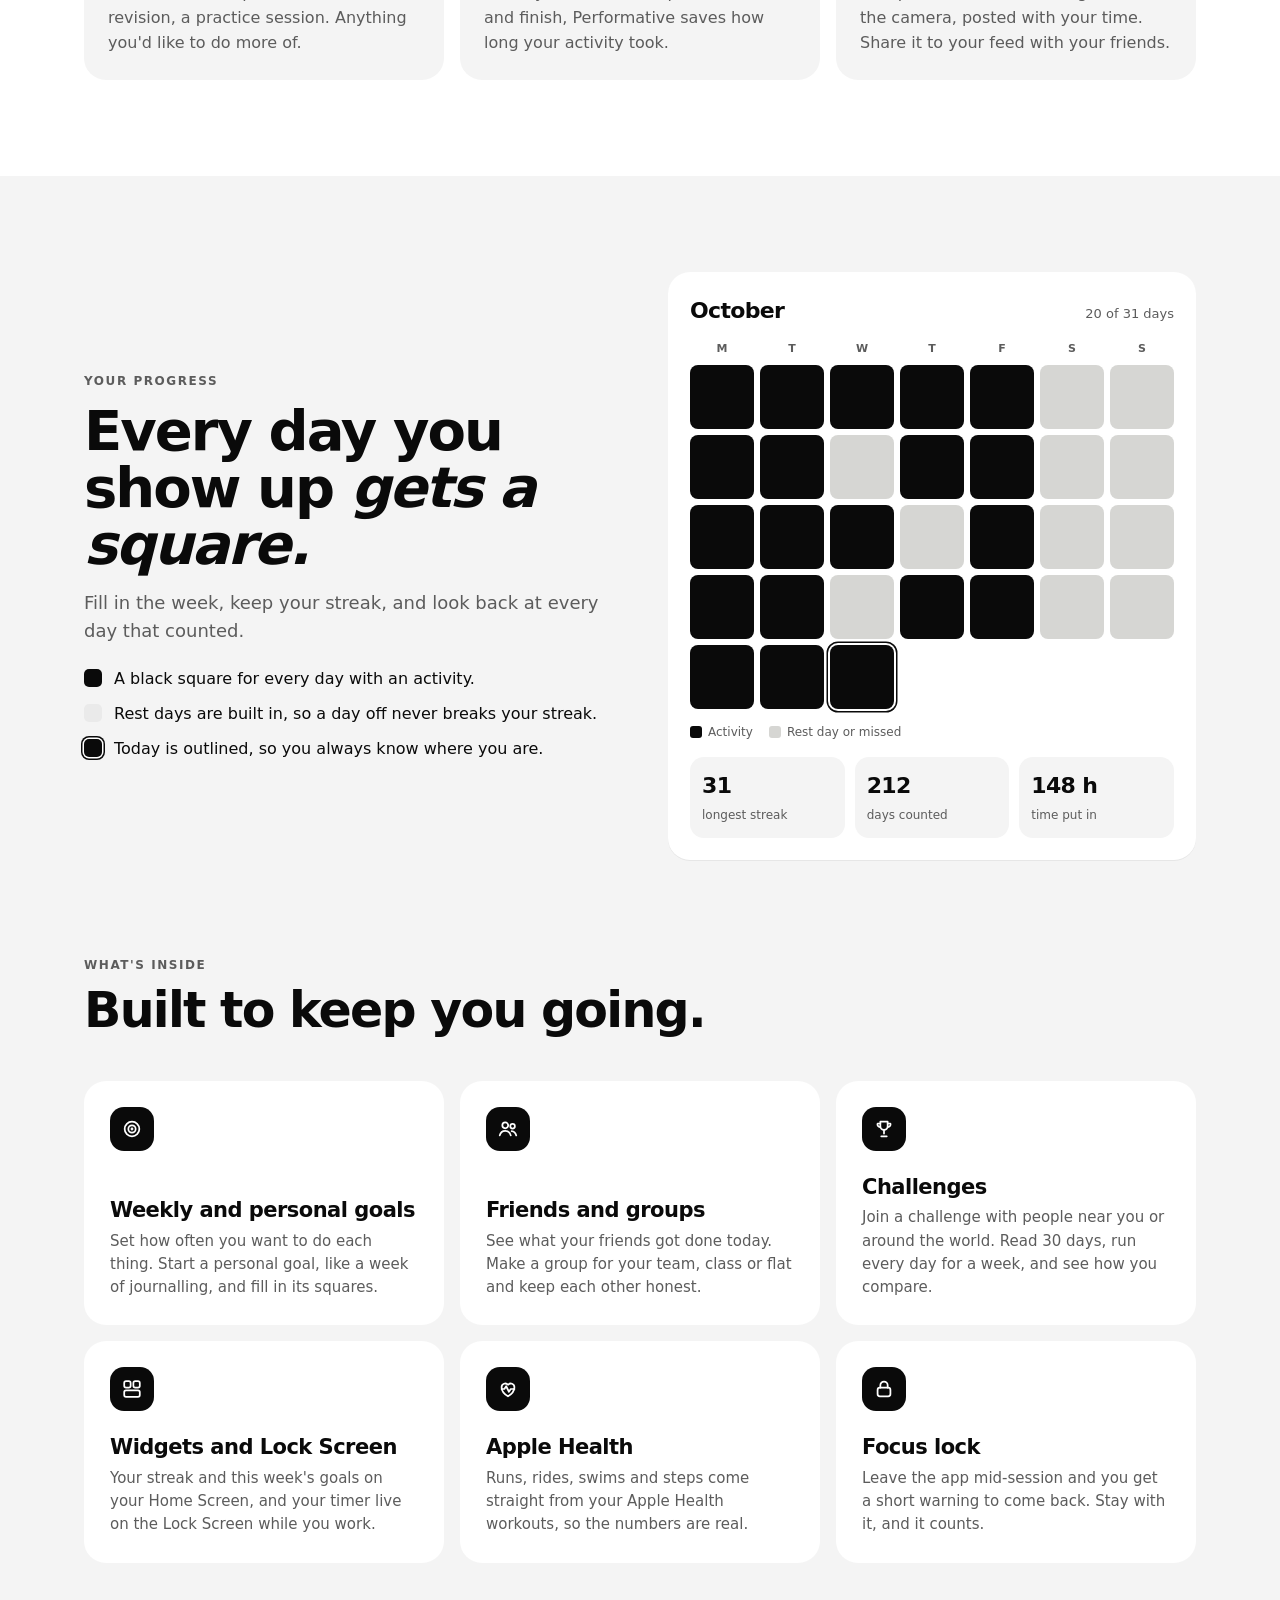
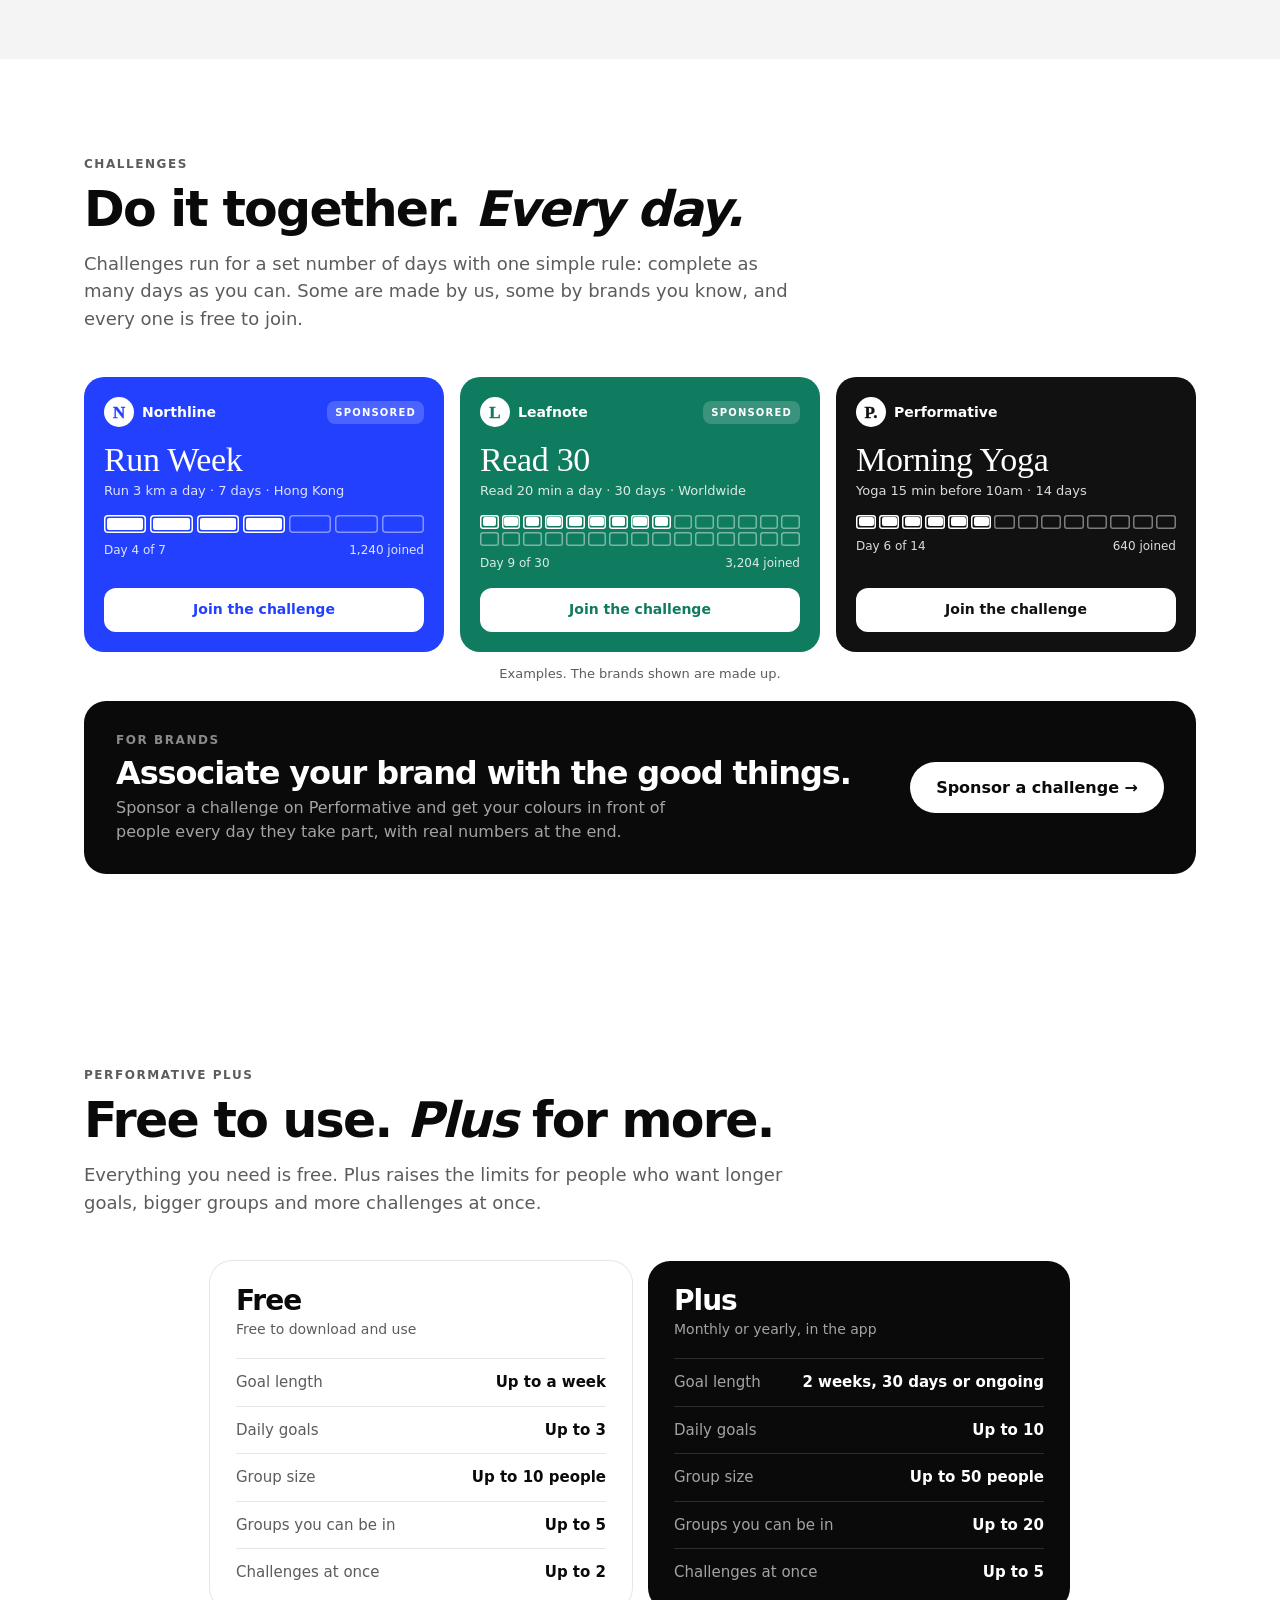
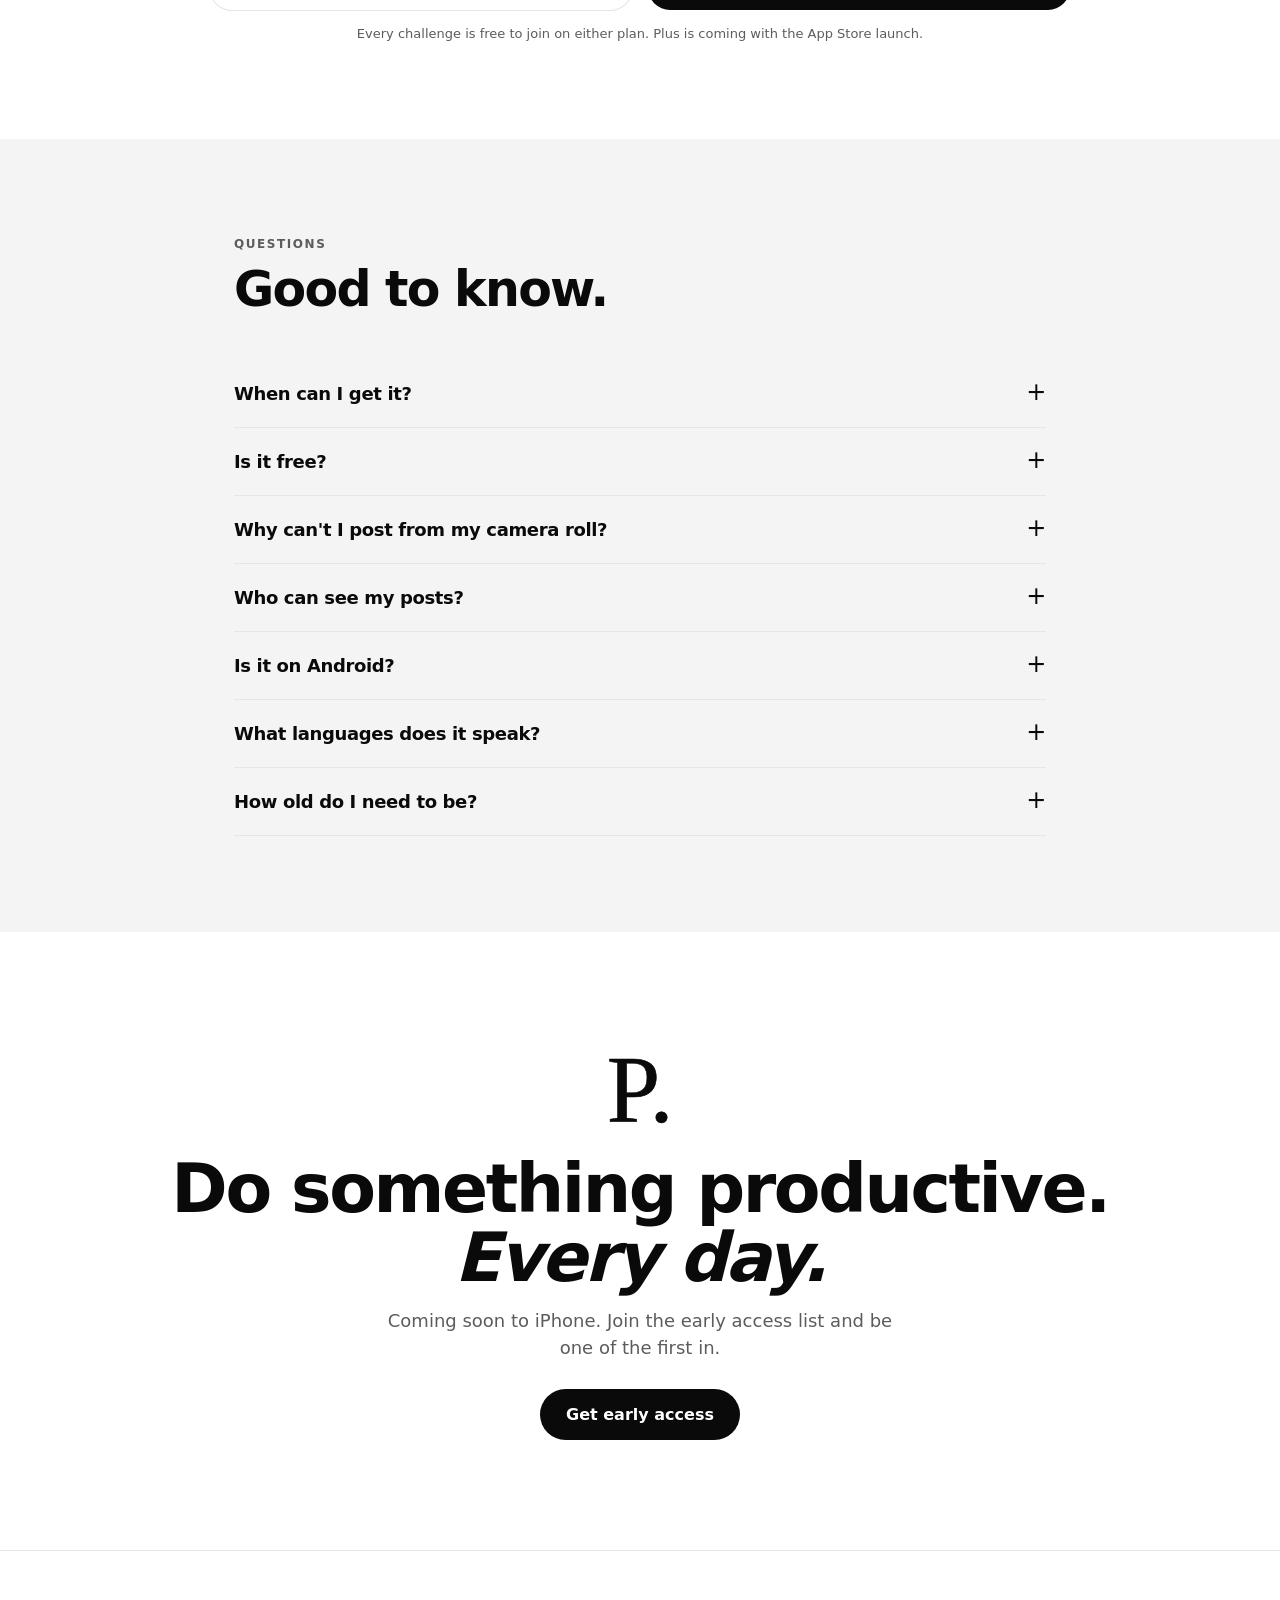
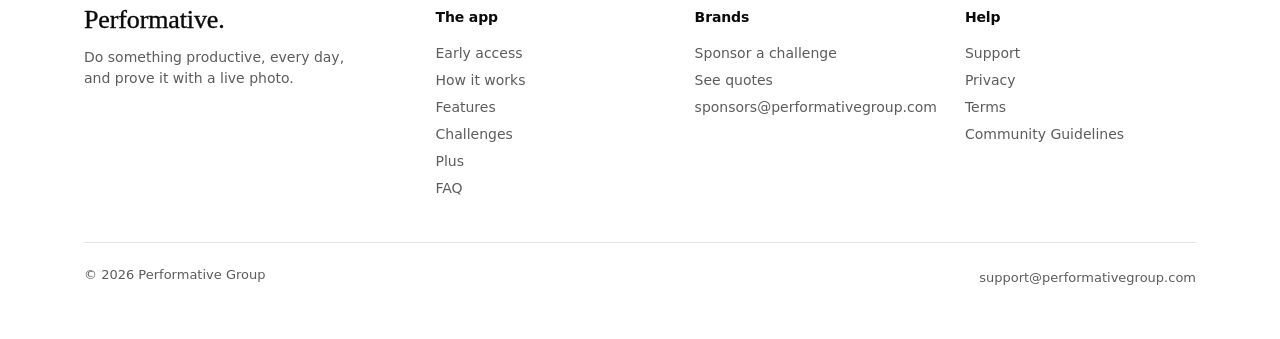
==== commit 2458dc1c: "Home: real app screenshot in hero, app-style challenge cards, month calendar with rest and missed da" ====
--- a/index.html
+++ b/index.html
@@ -37,6 +37,9 @@
   @media (max-width:960px) { .hero .wrap { grid-template-columns:1fr; } .hero { padding-top:32px; } .stage { min-height:0; margin-top:16px; } }
   @media (max-width:520px) { .float.streak { left:0; top:200px; width:118px; padding:10px; } .float.streak .n { font-size:48px; } .float.week { right:0; bottom:40px; width:168px; padding:10px 12px; } .phone { transform:scale(.92); transform-origin:top center; margin-bottom:-48px; } }
 
+  /* The hero phone shows a real screenshot of the app. */
+  .phone .screen img.shot { display:block; width:100%; height:100%; object-fit:cover; object-position:top; }
+
   /* Feed screen, drawn like the app: header, Friends/Groups tabs, a post, the floating menu */
   .apphead { display:flex; align-items:center; gap:6px; padding:0 14px 4px; }
   .apphead .ttl { flex:1; text-align:center; font-family:var(--serif); font-weight:400; font-size:21px; letter-spacing:-.01em; white-space:nowrap; }
@@ -118,7 +121,7 @@
   /* A month as a calendar: one box per day, black where you did an activity. */
   .cal { display:grid; grid-template-columns:repeat(7, minmax(0, 1fr)); gap:6px; }
   .cal .dow { font-size:11px; font-weight:600; color:var(--muted); text-align:center; padding-bottom:2px; }
-  .cal i { aspect-ratio:1; border-radius:8px; background:#EDEDEA; font-style:normal; font-size:11px; font-weight:600; color:#8a8a8a; display:grid; place-items:center; font-variant-numeric:tabular-nums; }
+  .cal i { aspect-ratio:1; border-radius:8px; background:#D6D6D3; display:block; }
   .cal i.on { background:var(--ink); color:#fff; }
   .cal i.today { box-shadow:0 0 0 2px #fff, 0 0 0 3.5px var(--ink); }
   .cal i.blank { background:transparent; }
@@ -138,7 +141,15 @@
 
   /* Challenges */
   .cards { display:grid; grid-template-columns:repeat(3, 1fr); gap:16px; }
-  .ccard { border-radius:22px; padding:22px; color:#fff; min-height:250px; display:flex; flex-direction:column; justify-content:space-between; }
+  /* Like the featured challenge card in the app: brand lockup and "Sponsored", the name in serif, the rule,
+     a box per day, and a white "Join the challenge" button. */
+  .ccard { border-radius:20px; padding:20px; color:#fff; min-height:250px; display:flex; flex-direction:column; gap:16px; }
+  .ccard .lock { display:flex; align-items:center; gap:8px; font-weight:700; font-size:14px; }
+  .ccard .spons { margin-left:auto; font-size:10px; font-weight:600; letter-spacing:.12em; text-transform:uppercase; padding:4px 8px; border-radius:8px; background:rgba(255,255,255,.18); }
+  .ccard .ttl2 { font-family:var(--serif); font-weight:400; font-size:34px; line-height:1; letter-spacing:-.01em; margin:0; }
+  .ccard .rule { font-size:13px; opacity:.85; margin-top:4px; }
+  .ccard .cnt { display:flex; justify-content:space-between; font-size:12px; opacity:.85; margin-top:8px; }
+  .ccard .jbtn { margin-top:auto; height:44px; border-radius:12px; background:#fff; display:grid; place-items:center; font-weight:700; font-size:14px; }
   .ccard .wm { font-size:11px; font-weight:700; letter-spacing:.16em; }
   .ccard h3 { font-size:32px; margin:28px 0 8px; } .ccard .meta { font-size:13px; opacity:.9; }
   .ccard .top { display:flex; align-items:center; gap:10px; }
@@ -198,32 +209,9 @@
   </div>
   <div class="stage">
     <div class="phone"><div class="screen"><div class="island"></div>
-      <div class="status"></div>
-      <div class="apphead">
-        <span class="hb" aria-hidden="true"><svg viewBox="0 0 24 24"><path d="M8 4h8v5a4 4 0 0 1-8 0z"/><path d="M8 6H5a3 3 0 0 0 3 4M16 6h3a3 3 0 0 1-3 4M12 13v4M9 20h6"/></svg></span>
-        <span class="gap"></span>
-        <b class="ttl">Performative.</b>
-        <span class="hb" aria-hidden="true"><svg viewBox="0 0 24 24"><circle cx="9" cy="8" r="3"/><path d="M3.5 19c.8-3 3-4.6 5.5-4.6s4.7 1.6 5.5 4.6"/><circle cx="17" cy="9" r="2.3"/><path d="M16.5 14.3c2.2.2 3.6 1.6 4.2 4.2"/></svg></span>
-        <span class="hb" aria-hidden="true"><svg viewBox="0 0 24 24"><path d="M6 16V11a6 6 0 0 1 12 0v5l1.5 2h-15z"/><path d="M10 20.5a2 2 0 0 0 4 0"/></svg></span>
-      </div>
-      <div class="feedtabs"><b>Friends</b><span>Groups</span></div>
-      <div class="post">
-        <div class="who"><span class="av"></span><div><b id="heroName">Mia</b><span id="heroMeta">12m · 5.2 km · 28 min</span></div><span class="chip" id="heroChip">Running</span><span class="more">•••</span></div>
-        <div class="photo ph-run" id="heroPhoto" style="aspect-ratio:1/1.02"><span class="startph"></span></div>
-        <div class="acts"><svg viewBox="0 0 24 24"><path d="M12 20s-7-4.4-7-10a4 4 0 0 1 7-2.6A4 4 0 0 1 19 10c0 5.6-7 10-7 10z"/></svg>24
-          <svg viewBox="0 0 24 24"><path d="M4 5h16v11H8l-4 4z"/></svg>5
-          <svg viewBox="0 0 24 24"><rect x="4" y="8" width="12" height="12" rx="2"/><path d="M8 4h10a2 2 0 0 1 2 2v10"/></svg></div>
-        <div class="cap" id="heroCap"><b>Mia</b>Morning loop before class. Day 12.</div>
-      </div>
-      <div class="menubar" aria-hidden="true">
-        <span class="on"><svg viewBox="0 0 24 24"><path d="M4 11l8-6.5 8 6.5V20h-5v-5h-6v5H4z"/></svg></span>
-        <span><svg viewBox="0 0 24 24"><circle cx="11" cy="11" r="6.5"/><path d="M16 16l4 4"/></svg></span>
-        <span class="cam"><svg viewBox="0 0 24 24"><path d="M4 8.5h3l1.5-2h7l1.5 2h3v10H4z"/><circle cx="12" cy="13.2" r="3.2"/></svg></span>
-        <span><svg viewBox="0 0 24 24"><path d="M4 6h16v10H9l-5 4z"/></svg></span>
-        <span><svg viewBox="0 0 24 24"><circle cx="12" cy="8.5" r="3.5"/><path d="M5 20c1-3.6 3.8-5.5 7-5.5s6 1.9 7 5.5"/></svg></span>
-      </div>
+      <img class="shot" src="/assets/app-feed.jpg" width="840" height="1826" alt="The Performative Friends feed: a good-morning card with today's goals and a 7-day streak, a 30 days of reading challenge card, and a journaling post.">
     </div></div>
-    <div class="float streak"><div class="n">12</div><div class="t">day streak</div></div>
+    <div class="float streak"><div class="n">7</div><div class="t">day streak</div></div>
     <div class="float week"><div class="t">This week</div>
       <div class="sq"><i class="on"></i><i class="on"></i><i class="rest"></i><i class="on"></i><i class="on today"></i><i></i><i></i></div></div>
   </div>
@@ -262,9 +250,9 @@
     </ul>
   </div>
   <div class="year rv">
-    <div class="head"><b>October</b><span class="small muted">24 of 31 days</span></div>
+    <div class="head"><b>October</b><span class="small muted">20 of 31 days</span></div>
     <div class="cal" id="monthGrid"><span class="dow">M</span><span class="dow">T</span><span class="dow">W</span><span class="dow">T</span><span class="dow">F</span><span class="dow">S</span><span class="dow">S</span></div>
-    <div class="legend"><span><i style="background:var(--ink)"></i>Activity</span><span><i style="background:#EDEDEA"></i>Rest day or missed</span></div>
+    <div class="legend"><span><i style="background:var(--ink)"></i>Activity</span><span><i style="background:#D6D6D3"></i>Rest day or missed</span></div>
     <div class="stats"><div><b>31</b><span>longest streak</span></div><div><b>212</b><span>days counted</span></div><div><b>148 h</b><span>time put in</span></div></div>
   </div>
 </div></section>
@@ -291,9 +279,15 @@
   <div class="shead rv"><div class="eyebrow">Challenges</div><h2>Do it together. <em>Every day.</em></h2>
     <p>Challenges run for a set number of days with one simple rule: complete as many days as you can. Some are made by us, some by brands you know, and every one is free to join.</p></div>
   <div class="cards">
-    <div class="ccard rv" style="background:#2340FF"><div class="top"><span class="logo" style="color:#2340FF">N</span><div class="wm">NORTHLINE · FEATURED</div></div><div><h3>Run Week</h3><div class="meta">Run 3 km a day · 7 days · Hong Kong</div><div class="days" aria-label="4 of 7 days"><i class="on"></i><i class="on"></i><i class="on"></i><i class="on"></i><i></i><i></i><i></i></div></div><span class="join">Join</span></div>
-    <div class="ccard rv" style="background:#0F7B5F"><div class="top"><span class="logo" style="color:#0F7B5F">L</span><div class="wm">LEAFNOTE</div></div><div><h3>Read 30</h3><div class="meta">Read 20 min a day · 30 days · Worldwide</div><div class="days many rows" aria-label="9 of 30 days"><i class="on"></i><i class="on"></i><i class="on"></i><i class="on"></i><i class="on"></i><i class="on"></i><i class="on"></i><i class="on"></i><i class="on"></i><i></i><i></i><i></i><i></i><i></i><i></i><i></i><i></i><i></i><i></i><i></i><i></i><i></i><i></i><i></i><i></i><i></i><i></i><i></i><i></i><i></i></div></div><span class="join">Join</span></div>
-    <div class="ccard rv" style="background:#111"><div class="top"><span class="logo" style="color:#111">P.</span><div class="wm">PERFORMATIVE</div></div><div><h3>Morning Yoga</h3><div class="meta">Yoga 15 min before 10am · 14 days</div><div class="days many" aria-label="6 of 14 days"><i class="on"></i><i class="on"></i><i class="on"></i><i class="on"></i><i class="on"></i><i class="on"></i><i></i><i></i><i></i><i></i><i></i><i></i><i></i><i></i></div></div><span class="join">Join</span></div>
+    <div class="ccard rv" style="background:#2340FF"><div class="lock"><span class="logo" style="color:#2340FF">N</span>Northline<span class="spons">Sponsored</span></div>
+      <div><h3 class="ttl2">Run Week</h3><div class="rule">Run 3 km a day · 7 days · Hong Kong</div><div class="days" aria-label="4 of 7 days"><i class="on"></i><i class="on"></i><i class="on"></i><i class="on"></i><i></i><i></i><i></i></div><div class="cnt"><span>Day 4 of 7</span><span>1,240 joined</span></div></div>
+      <span class="jbtn" style="color:#2340FF">Join the challenge</span></div>
+    <div class="ccard rv" style="background:#0F7B5F"><div class="lock"><span class="logo" style="color:#0F7B5F">L</span>Leafnote<span class="spons">Sponsored</span></div>
+      <div><h3 class="ttl2">Read 30</h3><div class="rule">Read 20 min a day · 30 days · Worldwide</div><div class="days many rows" aria-label="9 of 30 days"><i class="on"></i><i class="on"></i><i class="on"></i><i class="on"></i><i class="on"></i><i class="on"></i><i class="on"></i><i class="on"></i><i class="on"></i><i></i><i></i><i></i><i></i><i></i><i></i><i></i><i></i><i></i><i></i><i></i><i></i><i></i><i></i><i></i><i></i><i></i><i></i><i></i><i></i><i></i></div><div class="cnt"><span>Day 9 of 30</span><span>3,204 joined</span></div></div>
+      <span class="jbtn" style="color:#0F7B5F">Join the challenge</span></div>
+    <div class="ccard rv" style="background:#111111"><div class="lock"><span class="logo" style="color:#111111">P.</span>Performative</div>
+      <div><h3 class="ttl2">Morning Yoga</h3><div class="rule">Yoga 15 min before 10am · 14 days</div><div class="days many" aria-label="6 of 14 days"><i class="on"></i><i class="on"></i><i class="on"></i><i class="on"></i><i class="on"></i><i class="on"></i><i></i><i></i><i></i><i></i><i></i><i></i><i></i><i></i></div><div class="cnt"><span>Day 6 of 14</span><span>640 joined</span></div></div>
+      <span class="jbtn" style="color:#111111">Join the challenge</span></div>
   </div>
   <p class="examples">Examples. The brands shown are made up.</p>
   <div class="brandband rv">
@@ -347,27 +341,15 @@
 </div></footer>
 <script src="/assets/site.js?v=3" defer></script>
 <script>
-// The month calendar: 31 days of October (starting on a Thursday), 24 with an activity, today outlined.
+// The month calendar: 31 days from the top-left, weekends as rest days, a few missed, today outlined.
 (() => {
   const g = document.getElementById("monthGrid"); if (!g) return;
-  const off = [6, 12, 13, 19, 20, 26, 27], out = [];
-  for (let i = 0; i < 3; i++) out.push('<i class="blank" aria-hidden="true"></i>');
-  for (let d = 1; d <= 31; d++) out.push(`<i class="${off.includes(d) ? "" : "on"}${d === 31 ? " today" : ""}">${d}</i>`);
+  const missed = [9, 17, 23], out = [];
+  for (let i = 0; i < 31; i++) {
+    const rest = i % 7 >= 5, on = !rest && !missed.includes(i);
+    out.push(`<i class="${on ? "on" : ""}${i === 30 ? " today" : ""}"></i>`);
+  }
   g.insertAdjacentHTML("beforeend", out.join(""));
-})();
-// The hero post changes every few seconds: running, reading, coding.
-(() => {
-  const posts = [["ph-run", "Mia", "12m · 5.2 km · 28 min", "Running", "<b>Mia</b>Morning loop before class. Day 12."],
-                 ["ph-read", "Theo", "40m · 34 min", "Reading", "<b>Theo</b>Two chapters closer to finishing it."],
-                 ["ph-desk", "Ana", "1h · 1 hr 10 min", "Coding", "<b>Ana</b>Shipped the login screen."]];
-  let i = 0; const photo = document.getElementById("heroPhoto");
-  if (!photo || matchMedia("(prefers-reduced-motion: reduce)").matches) return;
-  setInterval(() => {
-    i = (i + 1) % posts.length; const [cls, name, meta, chip, cap] = posts[i];
-    photo.className = "photo " + cls;
-    document.getElementById("heroName").textContent = name; document.getElementById("heroMeta").textContent = meta;
-    document.getElementById("heroChip").textContent = chip; document.getElementById("heroCap").innerHTML = cap;
-  }, 3800);
 })();
 </script>
 </body>
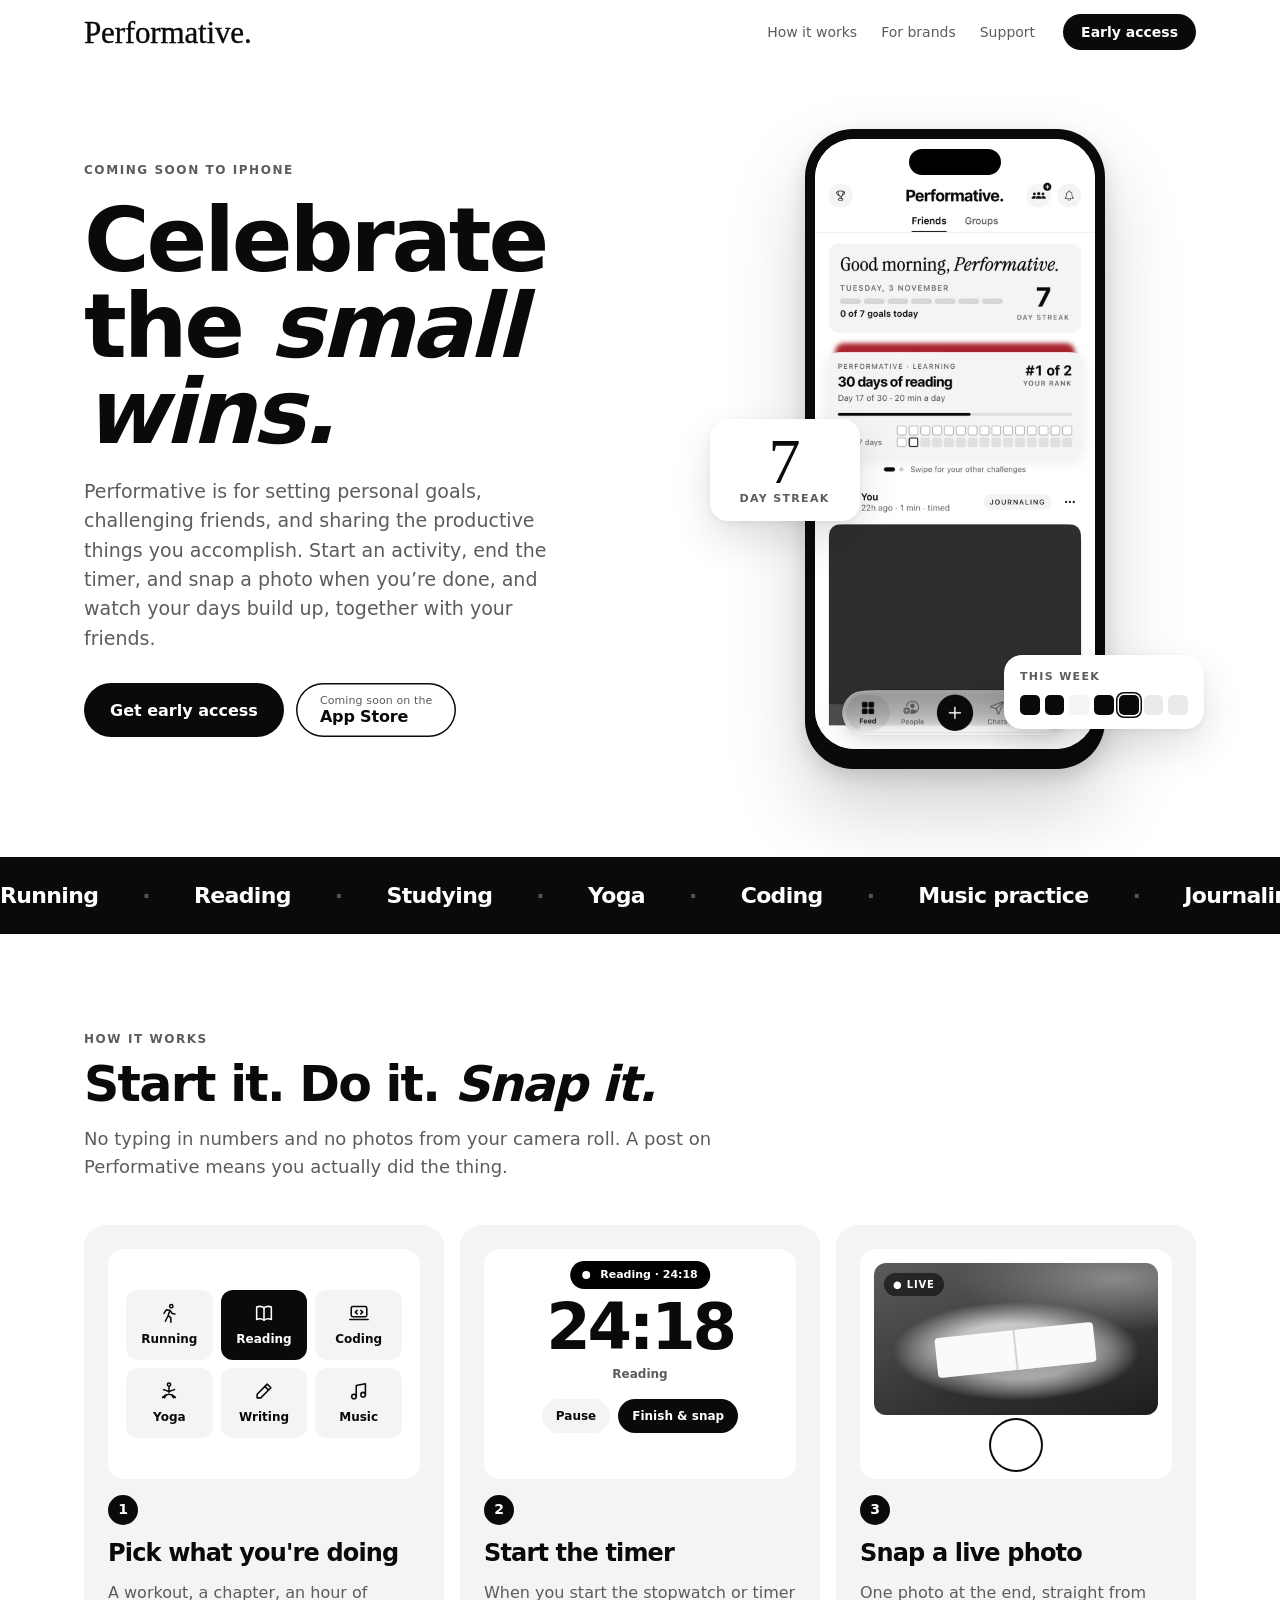
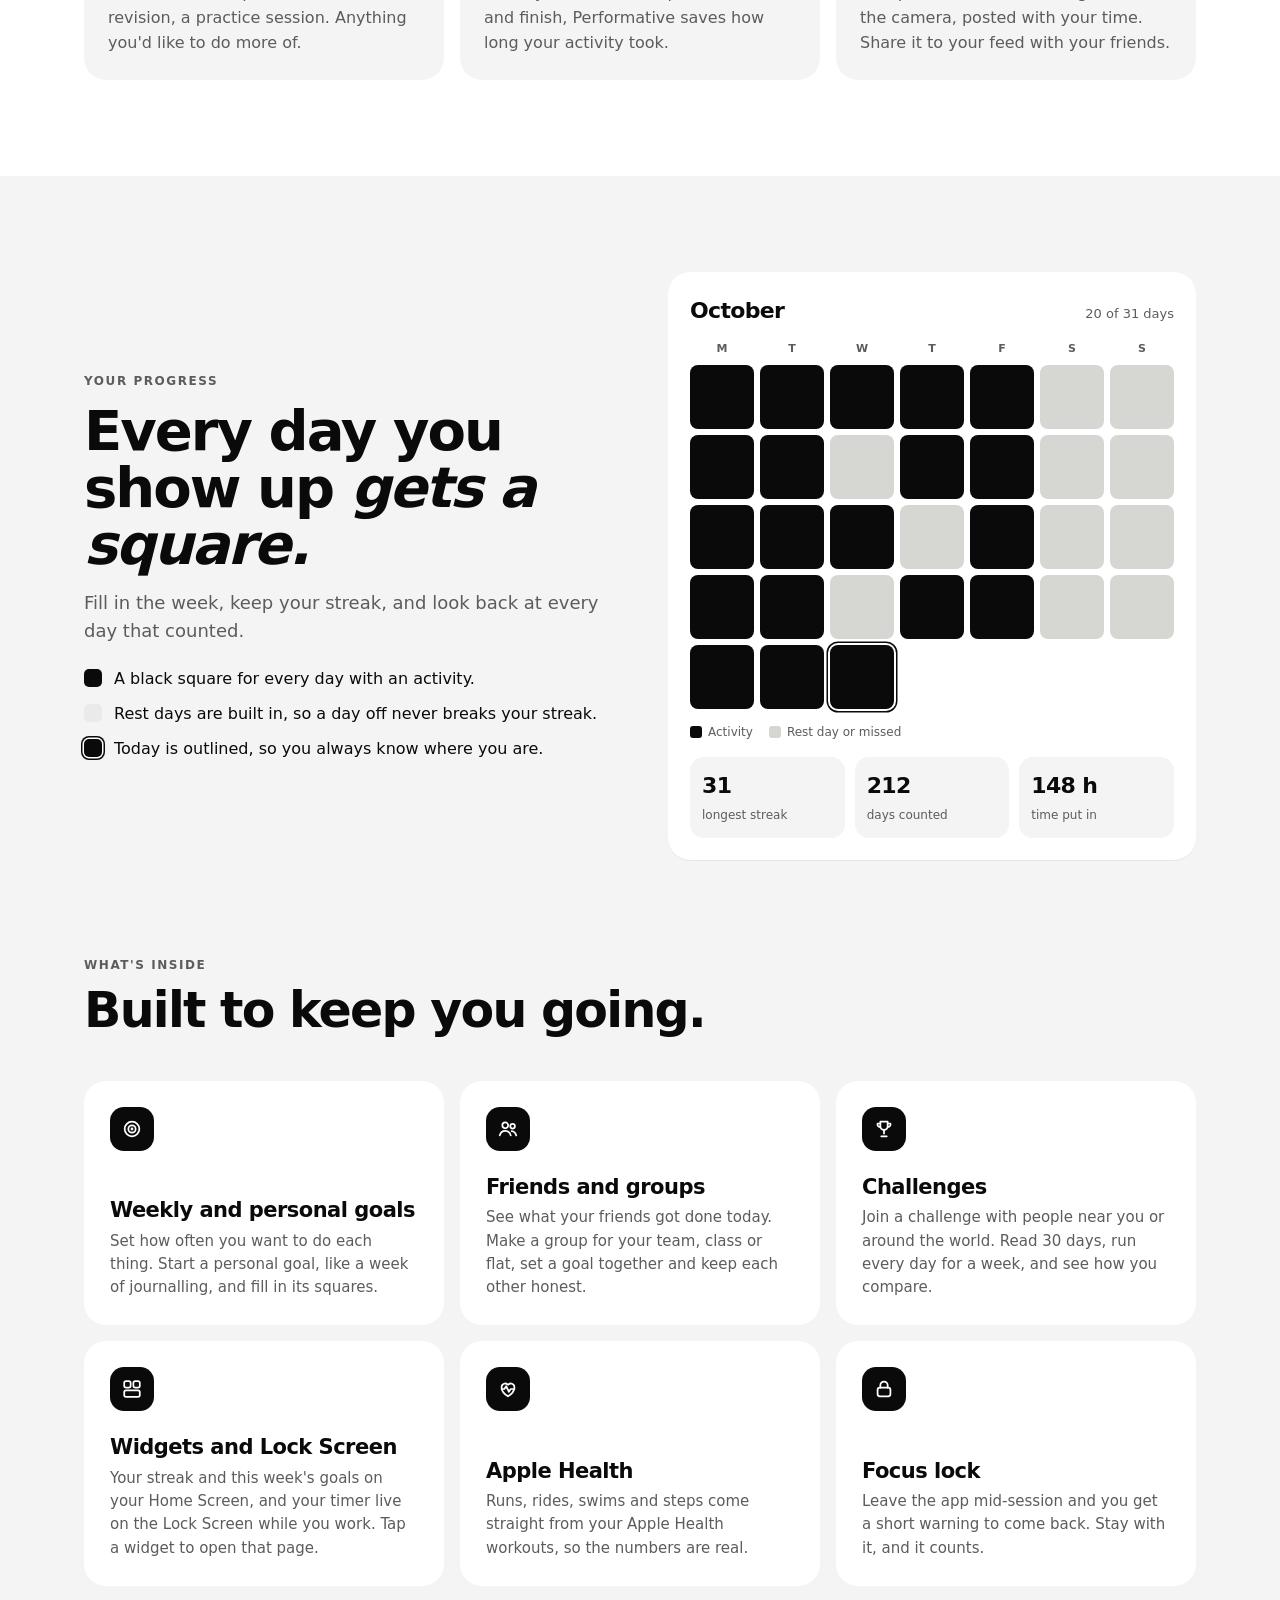
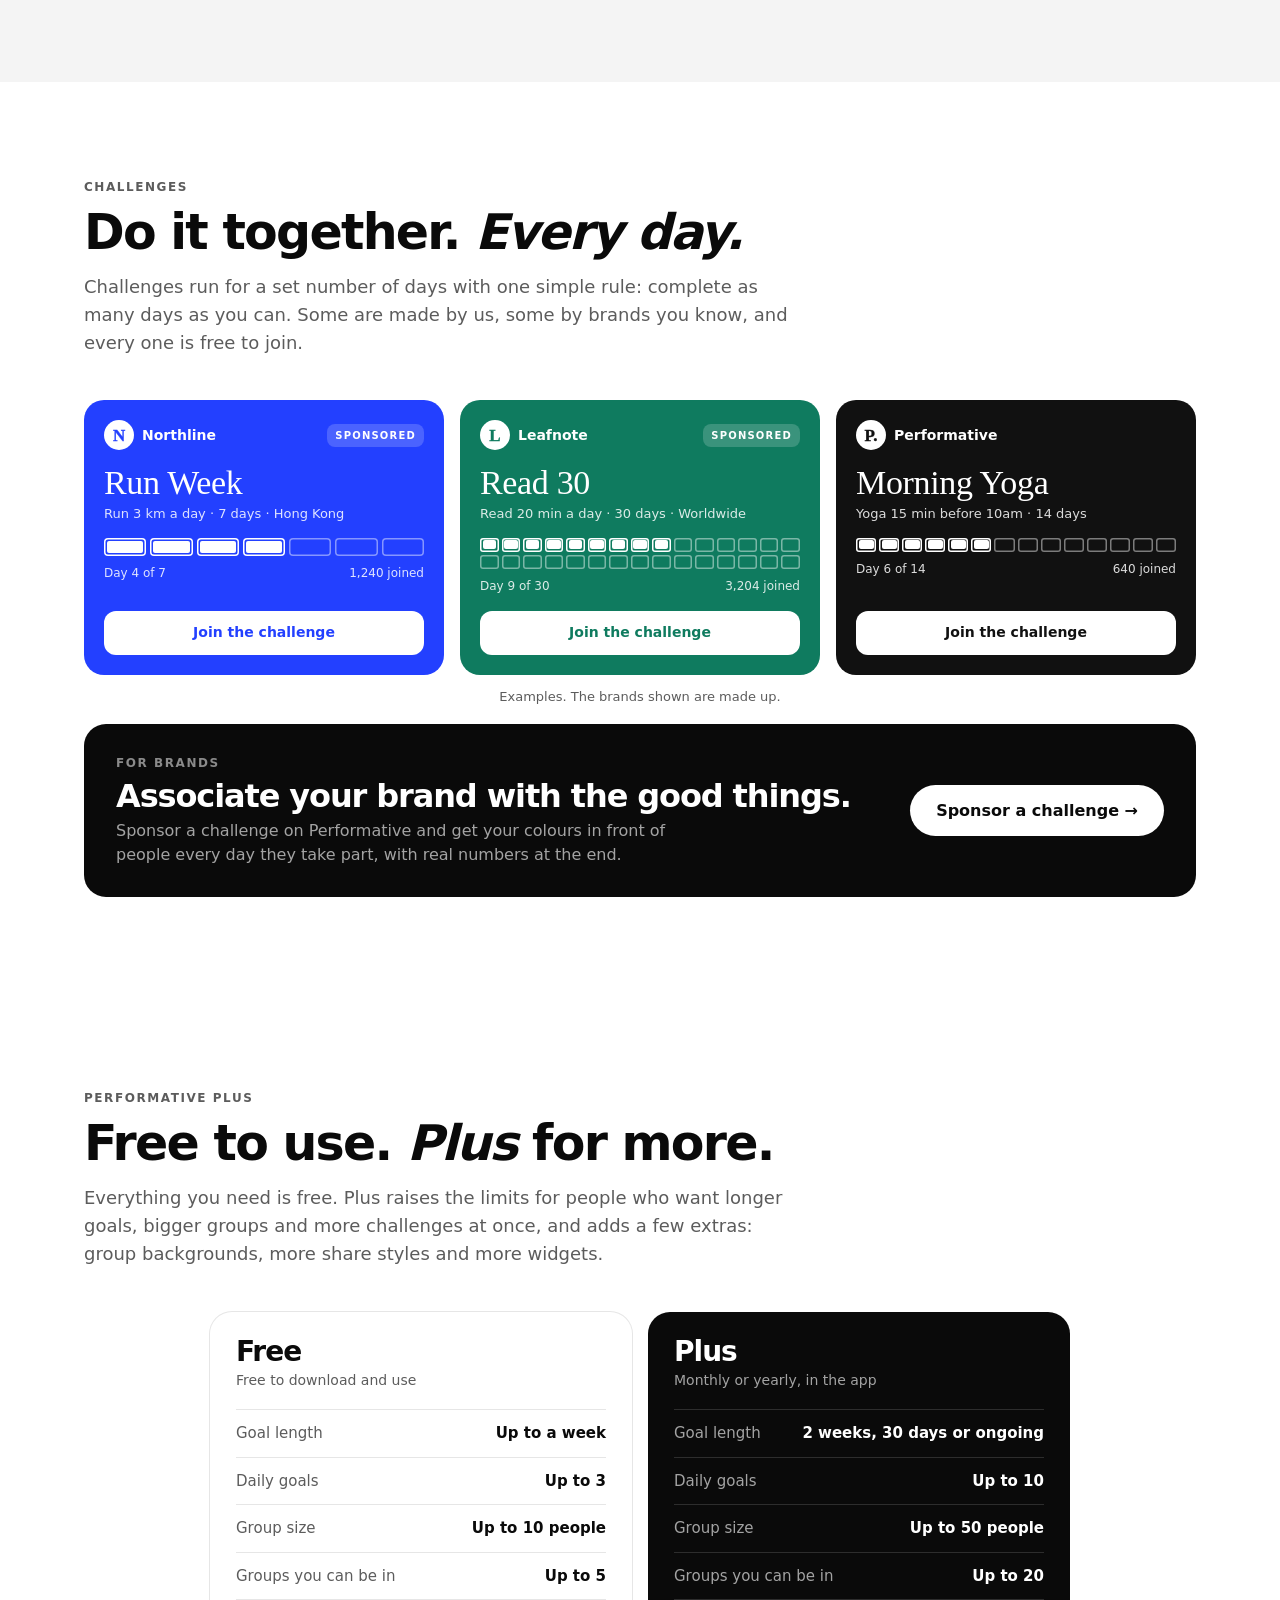
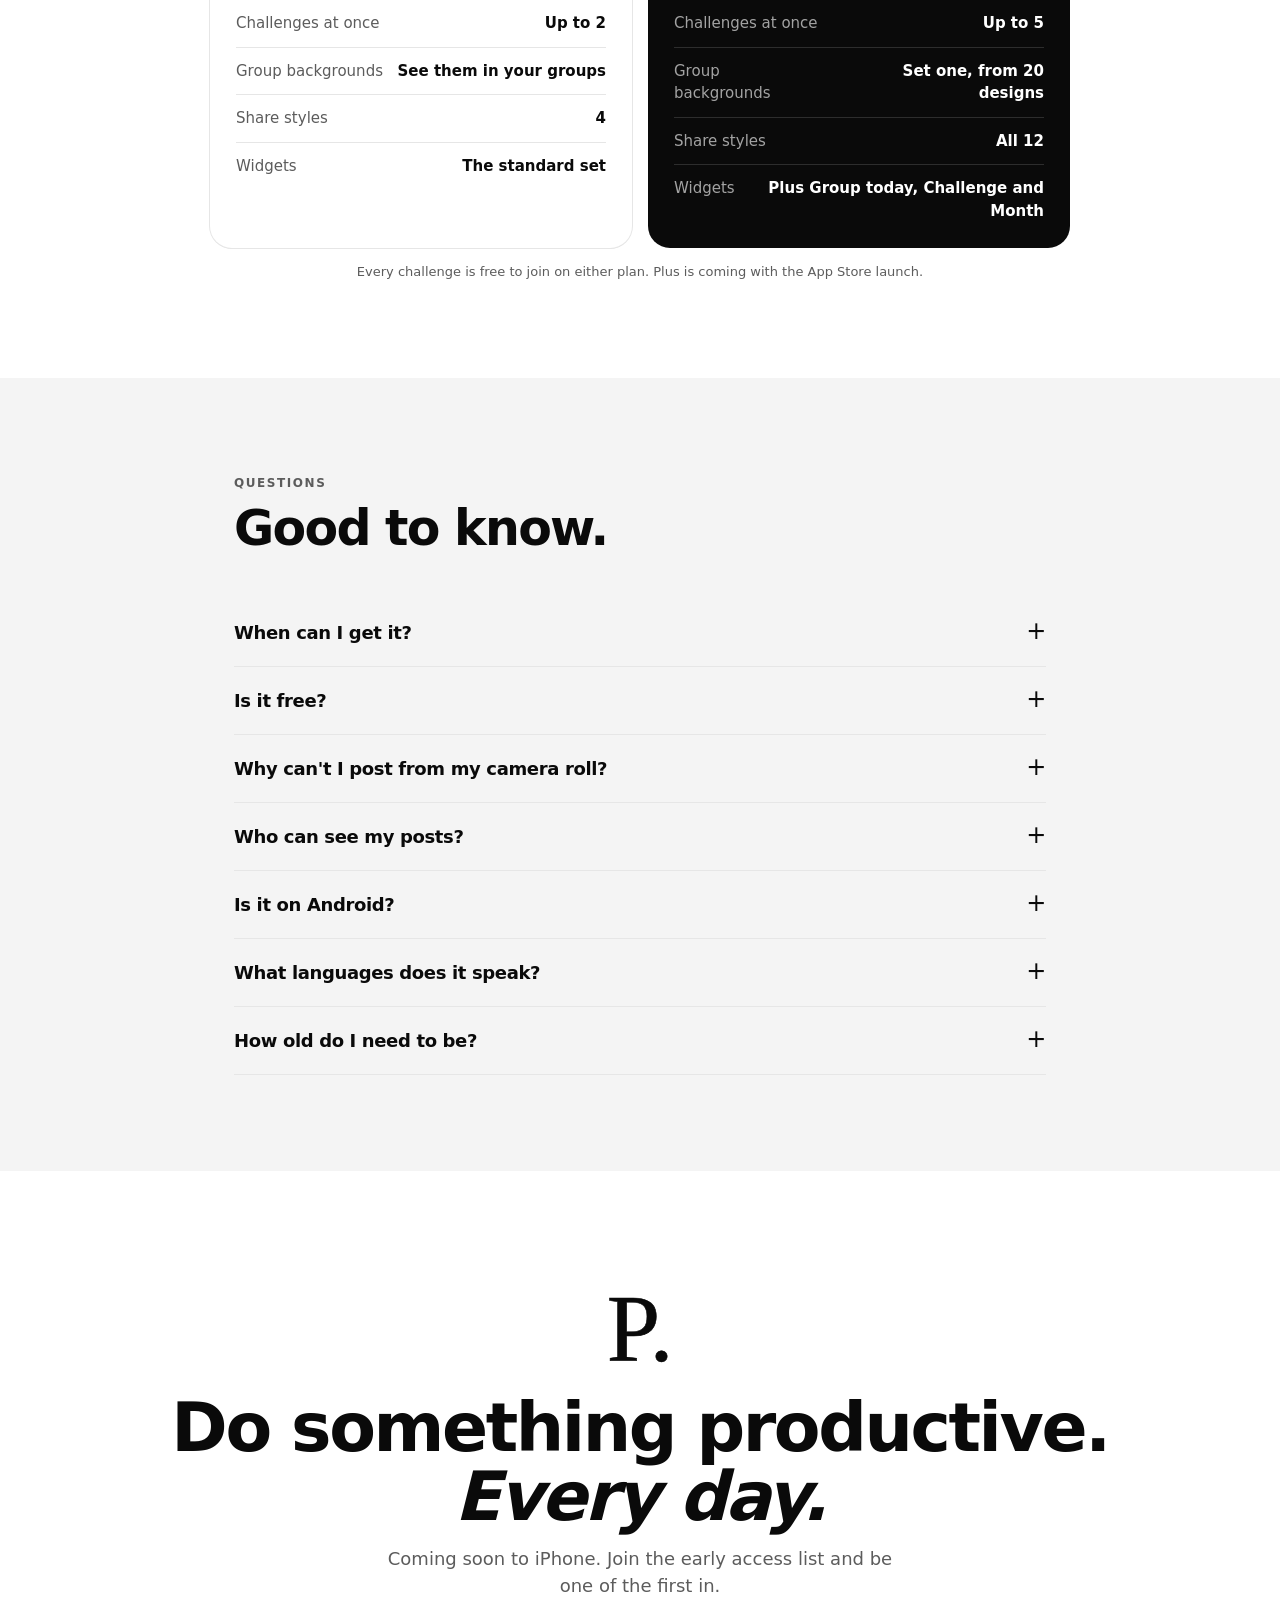
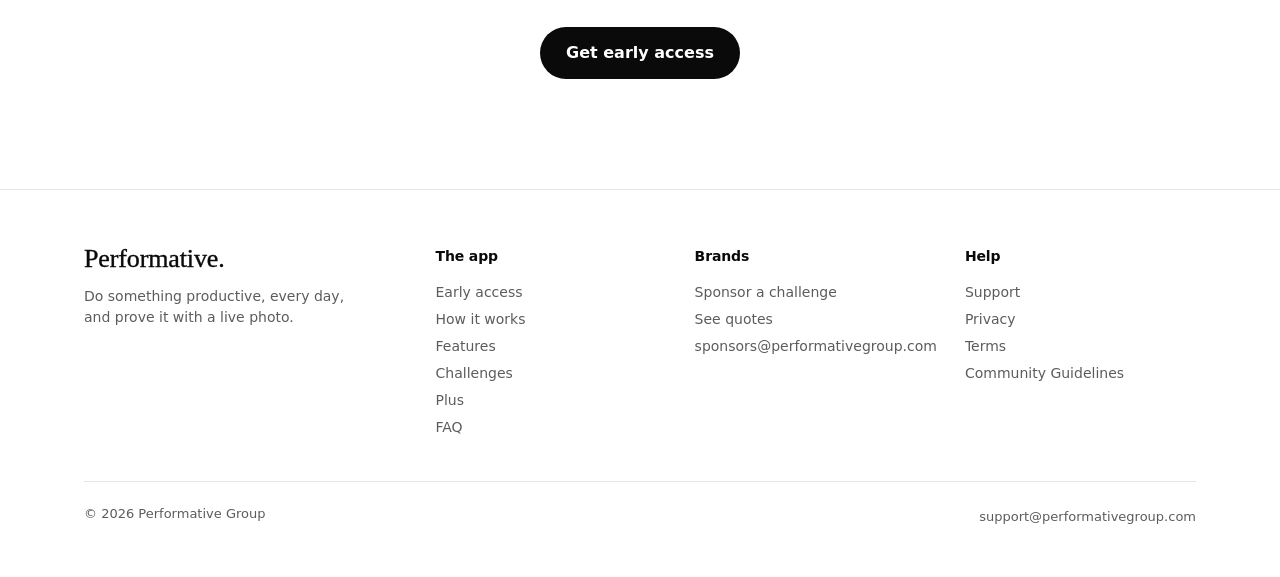
==== commit 7c749e94: "Plus extras (group backgrounds, share styles, widgets) on the home page and Terms; new Support answe" ====
--- a/index.html
+++ b/index.html
@@ -77,7 +77,7 @@
   .ph-desk::after { content:""; position:absolute; left:16%; right:16%; top:34%; height:30%; border-radius:6px; background:#1e1e1e; box-shadow:inset 0 0 0 5px #3c3c3c, 0 14px 28px rgba(0,0,0,.4); }
 
   /* Strip */
-  .strip { background:var(--ink); color:#fff; padding:22px 0; overflow:hidden; }
+  .strip { background:var(--ink); color:#fff; padding:22px 0; overflow:hidden; overflow:clip; contain:paint; max-width:100%; }
   .strip .row { display:flex; gap:44px; white-space:nowrap; animation:slide 38s linear infinite; width:max-content; font-family:var(--display); font-weight:var(--title-weight); font-size:22px; letter-spacing:-.03em; }
   .strip .row span::after { content:"·"; margin-left:44px; color:#555; }
   @keyframes slide { to { transform:translateX(-50%); } }
@@ -263,11 +263,11 @@
     <div class="rv"><span class="ic"><svg viewBox="0 0 24 24"><circle cx="12" cy="12" r="8"/><circle cx="12" cy="12" r="4"/><circle cx="12" cy="12" r=".6"/></svg></span>
       <h3>Weekly and personal goals</h3><p>Set how often you want to do each thing. Start a personal goal, like a week of journalling, and fill in its squares.</p></div>
     <div class="rv"><span class="ic"><svg viewBox="0 0 24 24"><circle cx="9" cy="8" r="3.2"/><path d="M3 19c.8-3.3 3.2-5 6-5s5.2 1.7 6 5"/><circle cx="17" cy="9" r="2.5"/><path d="M16 14.2c2.5.2 4.2 1.8 5 4.8"/></svg></span>
-      <h3>Friends and groups</h3><p>See what your friends got done today. Make a group for your team, class or flat and keep each other honest.</p></div>
+      <h3>Friends and groups</h3><p>See what your friends got done today. Make a group for your team, class or flat, set a goal together and keep each other honest.</p></div>
     <div class="rv"><span class="ic"><svg viewBox="0 0 24 24"><path d="M8 4h8v5a4 4 0 0 1-8 0z"/><path d="M8 6H5a3 3 0 0 0 3 4M16 6h3a3 3 0 0 1-3 4M12 13v4M9 20h6"/></svg></span>
       <h3>Challenges</h3><p>Join a challenge with people near you or around the world. Read 30 days, run every day for a week, and see how you compare.</p></div>
     <div class="rv"><span class="ic"><svg viewBox="0 0 24 24"><rect x="3.5" y="3.5" width="7" height="7" rx="2"/><rect x="13.5" y="3.5" width="7" height="7" rx="2"/><rect x="3.5" y="13.5" width="17" height="7" rx="2"/></svg></span>
-      <h3>Widgets and Lock Screen</h3><p>Your streak and this week's goals on your Home Screen, and your timer live on the Lock Screen while you work.</p></div>
+      <h3>Widgets and Lock Screen</h3><p>Your streak and this week's goals on your Home Screen, and your timer live on the Lock Screen while you work. Tap a widget to open that page.</p></div>
     <div class="rv"><span class="ic"><svg viewBox="0 0 24 24"><path d="M12 20s-7-4.4-7-10a4 4 0 0 1 7-2.6A4 4 0 0 1 19 10c0 5.6-7 10-7 10z"/><path d="M5 12h3l2-3 3 6 2-3h4"/></svg></span>
       <h3>Apple Health</h3><p>Runs, rides, swims and steps come straight from your Apple Health workouts, so the numbers are real.</p></div>
     <div class="rv"><span class="ic"><svg viewBox="0 0 24 24"><rect x="5" y="10.5" width="14" height="9.5" rx="2.5"/><path d="M8 10.5V8a4 4 0 0 1 8 0v2.5"/></svg></span>
@@ -299,12 +299,12 @@
 
 <section class="block" id="plus"><div class="wrap">
   <div class="shead rv"><div class="eyebrow">Performative Plus</div><h2>Free to use. <em>Plus</em> for more.</h2>
-    <p>Everything you need is free. Plus raises the limits for people who want longer goals, bigger groups and more challenges at once.</p></div>
+    <p>Everything you need is free. Plus raises the limits for people who want longer goals, bigger groups and more challenges at once, and adds a few extras: group backgrounds, more share styles and more widgets.</p></div>
   <div class="plans">
     <div class="plan rv"><h3>Free</h3><p class="sub">Free to download and use</p>
-      <ul><li><span>Goal length</span><b>Up to a week</b></li><li><span>Daily goals</span><b>Up to 3</b></li><li><span>Group size</span><b>Up to 10 people</b></li><li><span>Groups you can be in</span><b>Up to 5</b></li><li><span>Challenges at once</span><b>Up to 2</b></li></ul></div>
+      <ul><li><span>Goal length</span><b>Up to a week</b></li><li><span>Daily goals</span><b>Up to 3</b></li><li><span>Group size</span><b>Up to 10 people</b></li><li><span>Groups you can be in</span><b>Up to 5</b></li><li><span>Challenges at once</span><b>Up to 2</b></li><li><span>Group backgrounds</span><b>See them in your groups</b></li><li><span>Share styles</span><b>4</b></li><li><span>Widgets</span><b>The standard set</b></li></ul></div>
     <div class="plan plus rv"><h3>Plus</h3><p class="sub">Monthly or yearly, in the app</p>
-      <ul><li><span>Goal length</span><b>2 weeks, 30 days or ongoing</b></li><li><span>Daily goals</span><b>Up to 10</b></li><li><span>Group size</span><b>Up to 50 people</b></li><li><span>Groups you can be in</span><b>Up to 20</b></li><li><span>Challenges at once</span><b>Up to 5</b></li></ul></div>
+      <ul><li><span>Goal length</span><b>2 weeks, 30 days or ongoing</b></li><li><span>Daily goals</span><b>Up to 10</b></li><li><span>Group size</span><b>Up to 50 people</b></li><li><span>Groups you can be in</span><b>Up to 20</b></li><li><span>Challenges at once</span><b>Up to 5</b></li><li><span>Group backgrounds</span><b>Set one, from 20 designs</b></li><li><span>Share styles</span><b>All 12</b></li><li><span>Widgets</span><b>Plus Group today, Challenge and Month</b></li></ul></div>
   </div>
   <p class="plans-note">Every challenge is free to join on either plan. Plus is coming with the App Store launch.</p>
 </div></section>
@@ -314,7 +314,7 @@
   <details><summary>When can I get it?</summary><p>Performative is coming soon to the App Store for iPhone. It needs iOS 17 or later.</p></details>
   <details><summary>Is it free?</summary><p>Yes. Performative is free to download and use, and every challenge is free to join.</p></details>
   <details><summary>Why can't I post from my camera roll?</summary><p>Because a post should mean you actually did it. Every post is a live photo taken at the end of what you did, straight from the camera.</p></details>
-  <details><summary>Who can see my posts?</summary><p>You choose for each post: friends, a group or everyone. You can also make your whole account private, so only people you approve can follow along.</p></details>
+  <details><summary>Who can see my posts?</summary><p>If your account is public, anyone on Performative can see your profile and posts. Make it private and only friends you've accepted can follow along. Posts shared to a group stay in that group.</p></details>
   <details><summary>Is it on Android?</summary><p>Not yet. We're starting with iPhone.</p></details>
   <details><summary>What languages does it speak?</summary><p>English, Simplified Chinese and Traditional Chinese.</p></details>
   <details><summary>How old do I need to be?</summary><p>13 or older. If you're under 18, a parent or guardian needs to agree to the Terms.</p></details>
--- a/assets/site.css
+++ b/assets/site.css
@@ -11,6 +11,9 @@
 }
 * { box-sizing:border-box; }
 html { scroll-behavior:smooth; -webkit-text-size-adjust:100%; }
+/* Nothing can make a page wider than the screen (iPhone Safari let the whole page slide sideways).
+   "clip", not "hidden", so the sticky top menu still sticks. */
+html, body { overflow-x:clip; }
 body { margin:0; background:var(--paper); color:var(--ink); font-family:var(--sans); font-size:16px; line-height:1.5; -webkit-font-smoothing:antialiased; }
 h1, h2, h3, h4 { font-family:var(--display); font-weight:var(--title-weight); letter-spacing:-.035em; margin:0; line-height:1.02; }
 em { font-family:var(--display); font-style:italic; font-weight:var(--title-weight); }
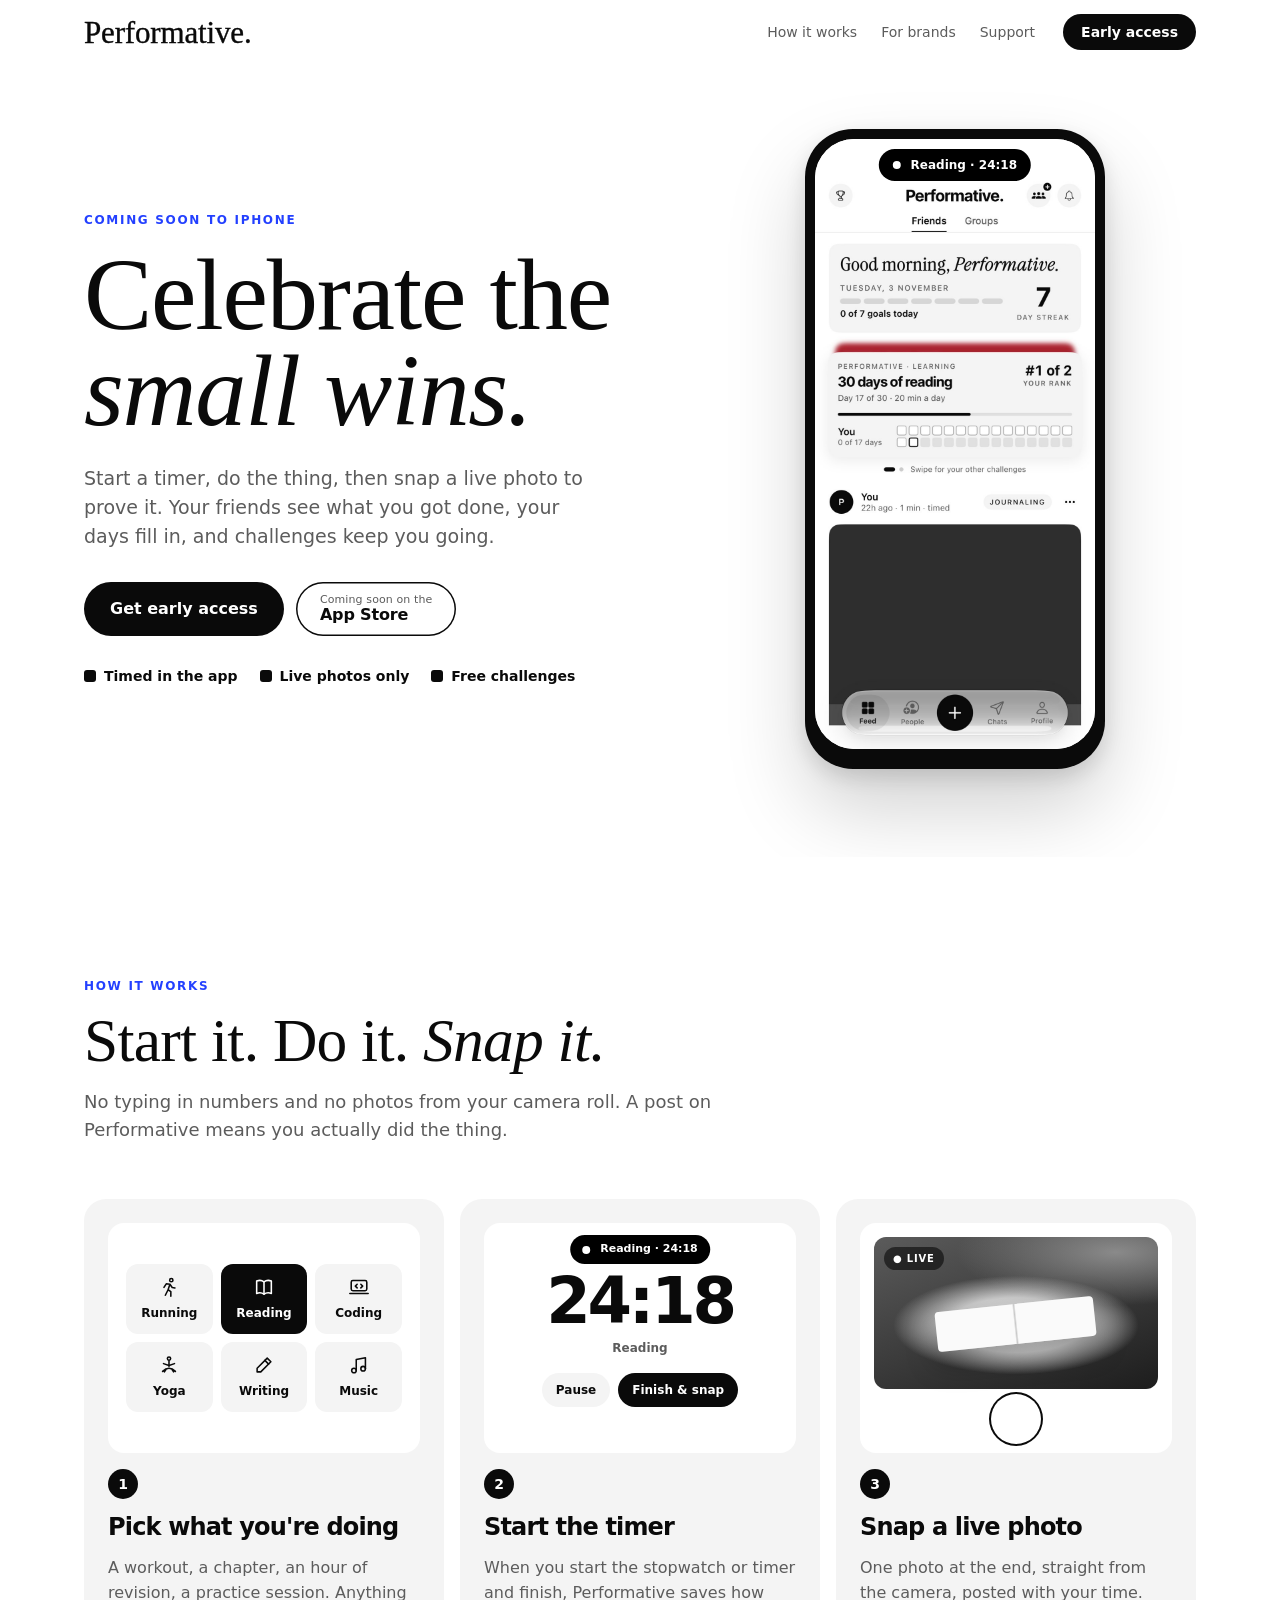
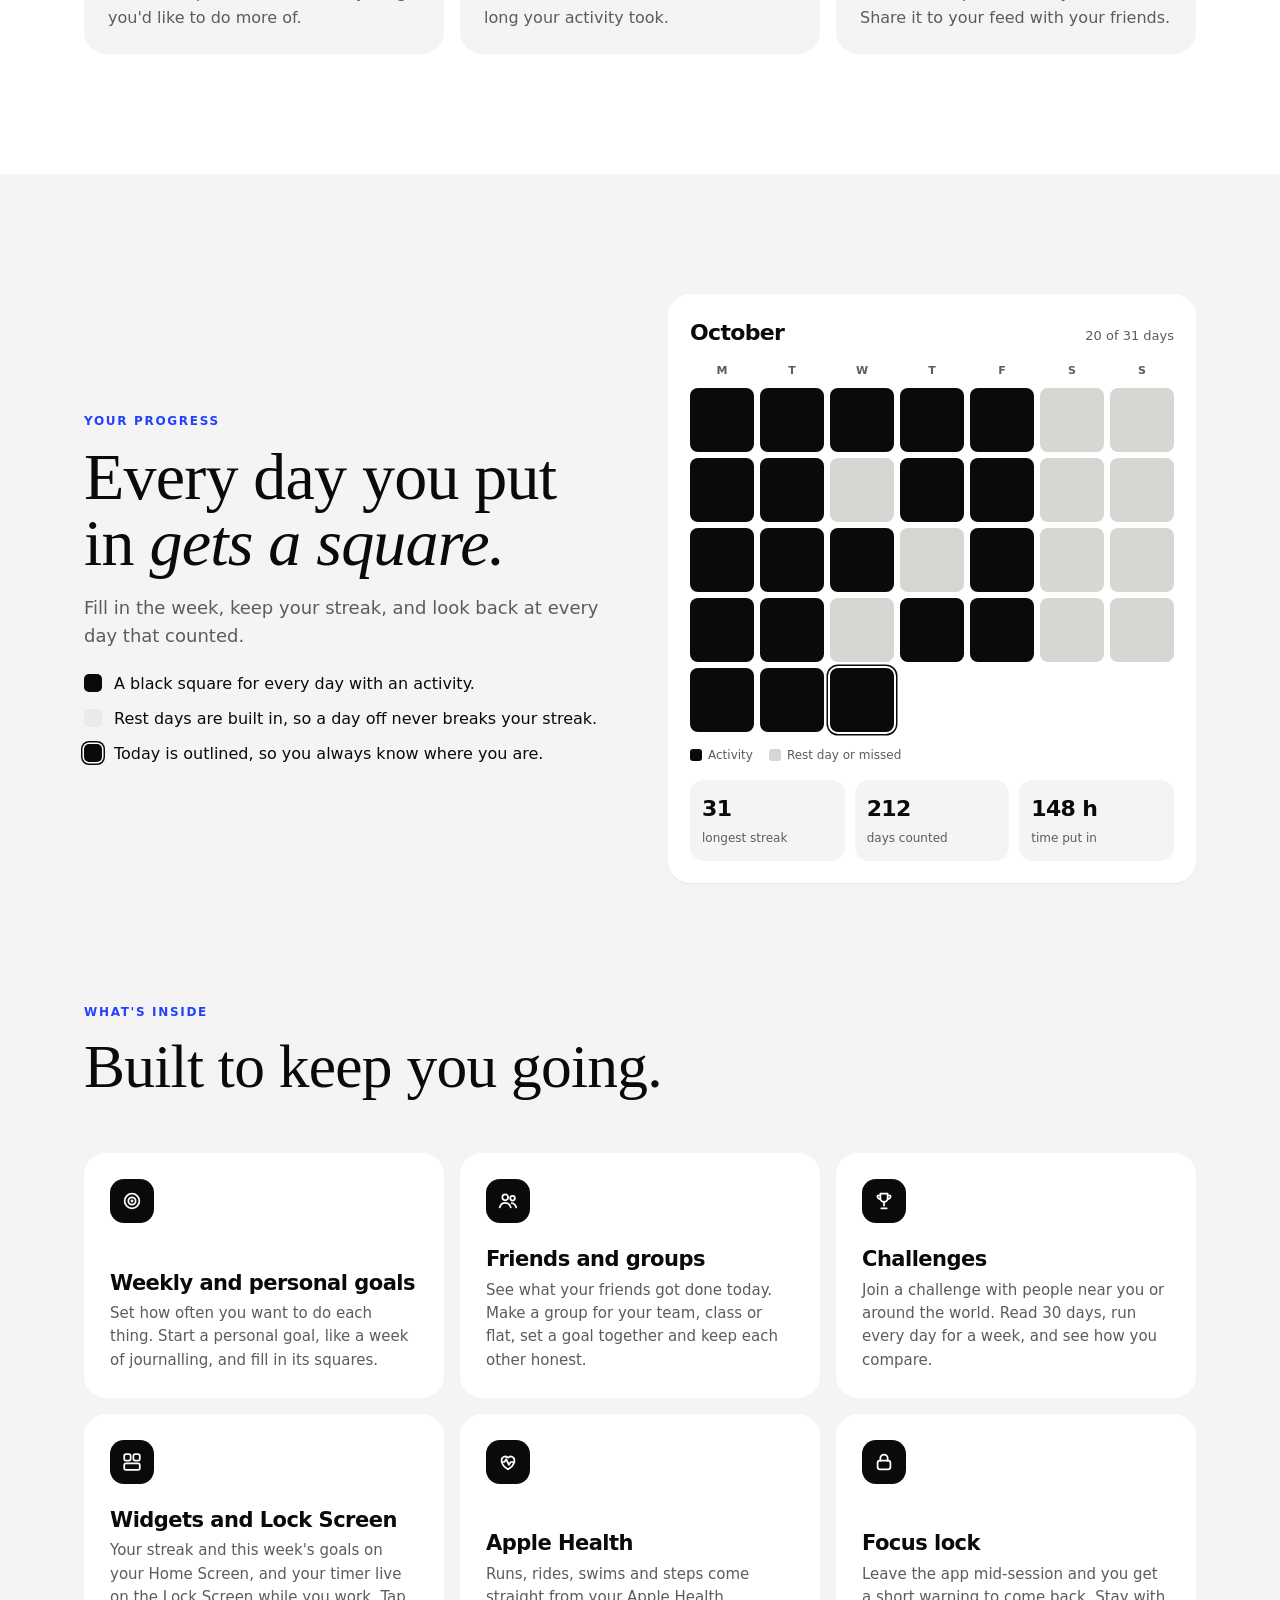
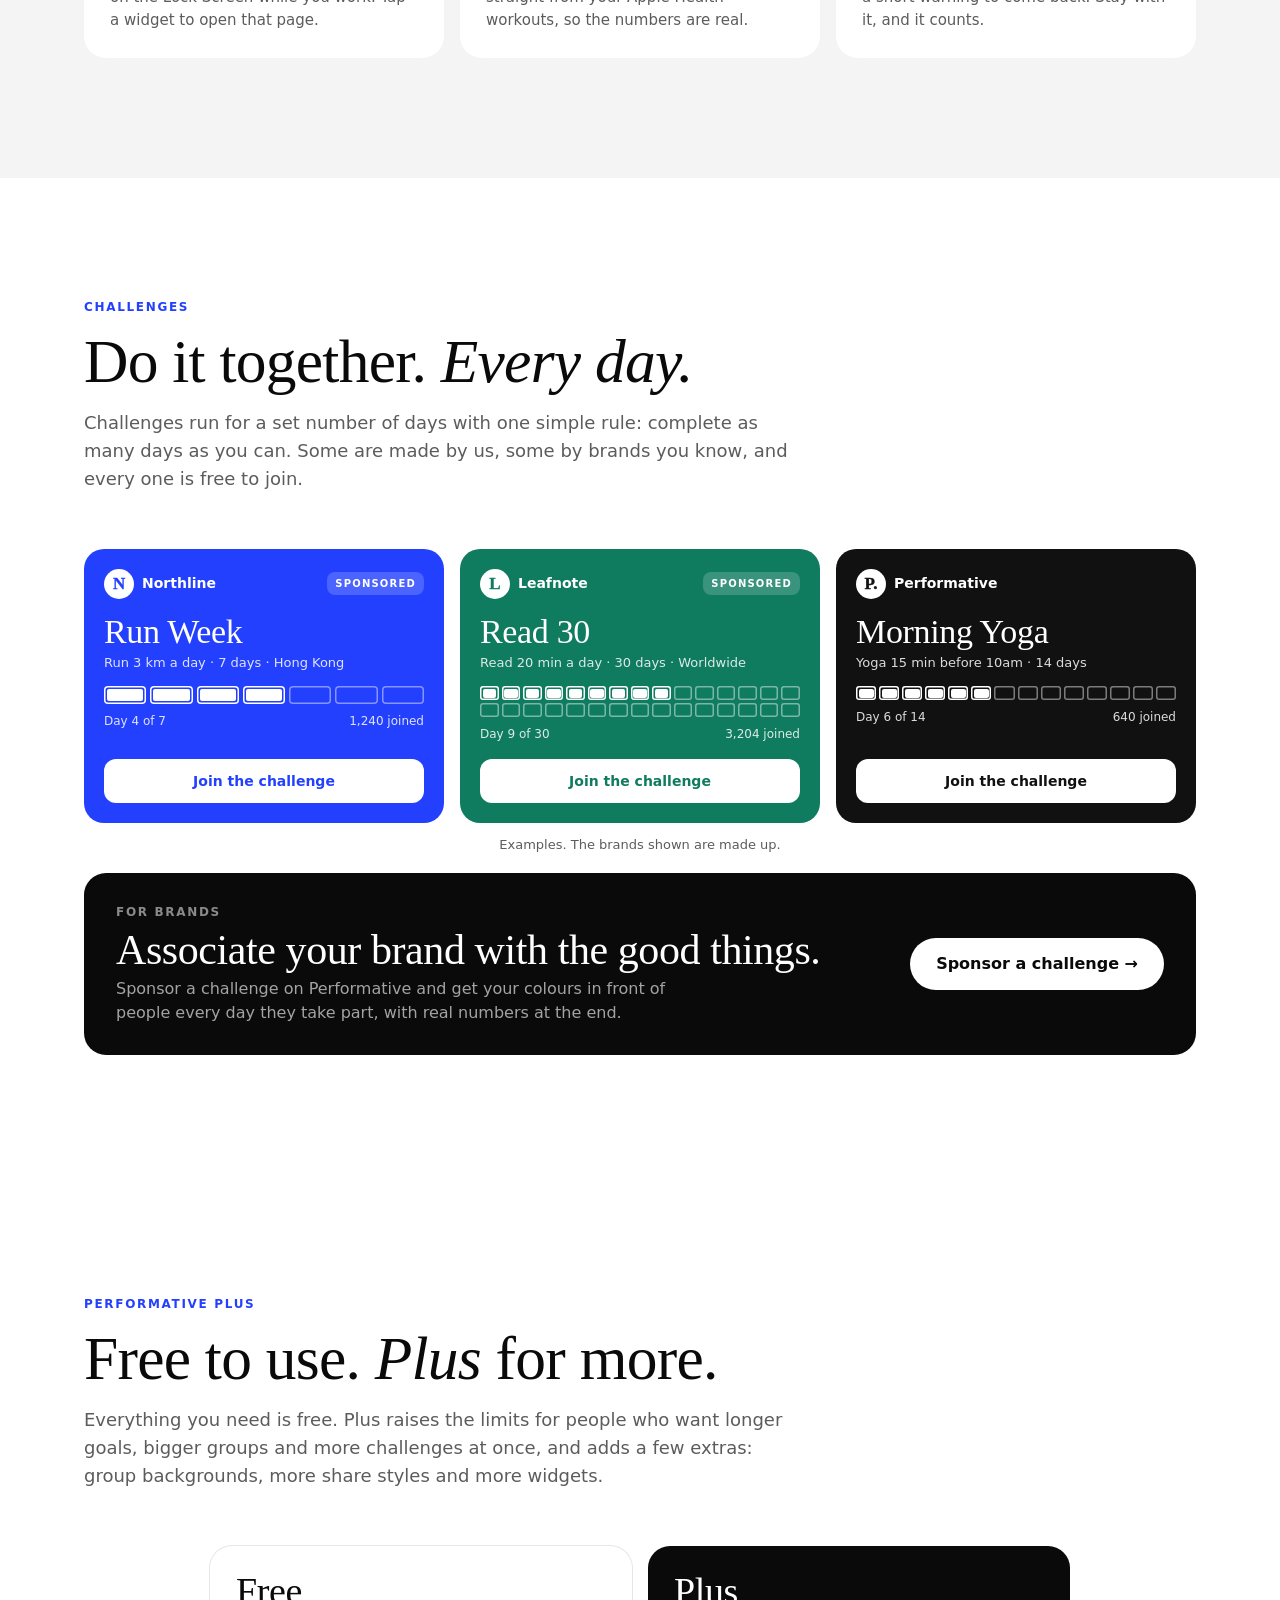
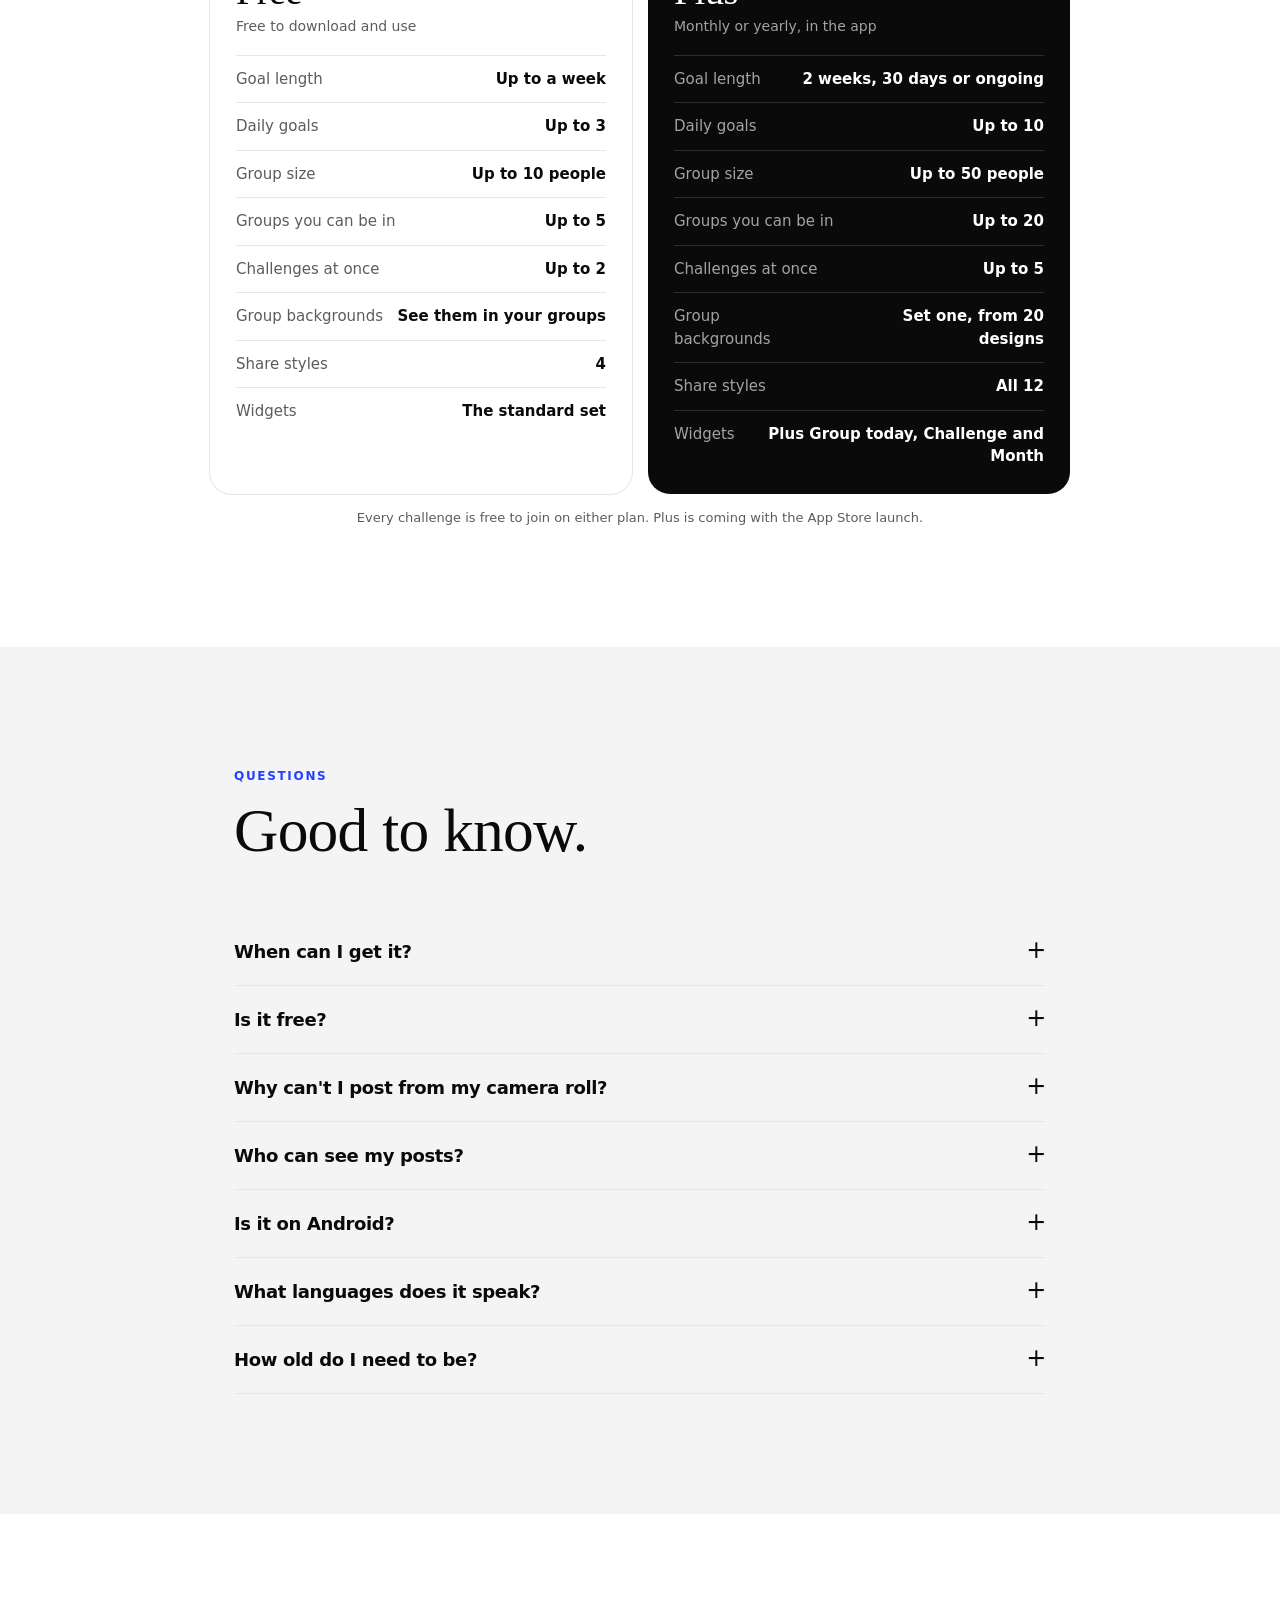
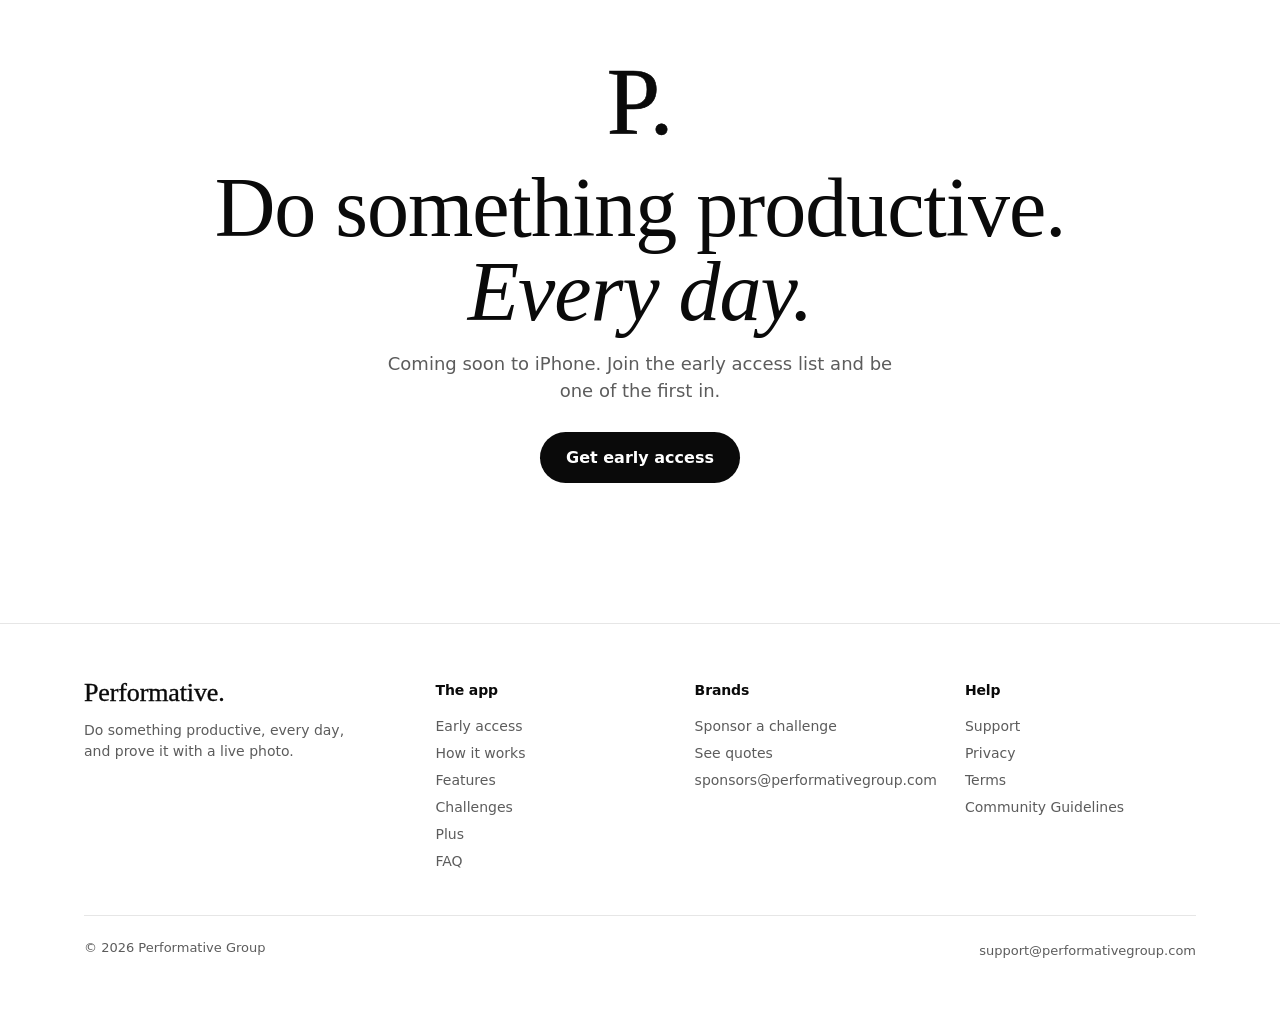
==== commit 1bb02c05: "Site refresh: serif headings like the app, more room between sections, blue section labels; home her" ====
--- a/index.html
+++ b/index.html
@@ -10,7 +10,7 @@
 <link rel="preconnect" href="https://fonts.googleapis.com">
 <link rel="preconnect" href="https://fonts.gstatic.com" crossorigin>
 <link href="https://fonts.googleapis.com/css2?family=Instrument+Serif:ital@0;1&family=Inter+Tight:ital,wght@0,400..900;1,400..900&display=swap" rel="stylesheet">
-<link rel="stylesheet" href="/assets/site.css?v=3">
+<link rel="stylesheet" href="/assets/site.css?v=4">
 <title>Performative · Celebrate the small wins</title>
 <meta name="description" content="Performative is an iPhone app for doing the things you mean to do. Start a timer, snap a live photo at the end, and watch your days fill up. Coming soon to iPhone.">
 <meta property="og:title" content="Performative · Celebrate the small wins">
@@ -19,7 +19,7 @@
   /* Hero */
   .hero { padding:64px 0 88px; overflow:hidden; }
   .hero .wrap { display:grid; grid-template-columns:1.1fr .9fr; gap:40px; align-items:center; }
-  .hero h1 { font-size:clamp(46px, 7vw, 92px); line-height:.96; margin:18px 0 22px; }
+  .hero h1 { font-size:clamp(54px, 8vw, 108px); line-height:.94; margin:18px 0 24px; }
   .hero .lead { font-size:19px; line-height:1.55; color:var(--muted); max-width:500px; margin:0 0 30px; }
   .hero .ctas { display:flex; gap:12px; flex-wrap:wrap; align-items:center; }
   /* "Coming soon" sits beside the main button: same height and shape, quieter. */
@@ -28,14 +28,14 @@
   .soon b { font-size:16px; font-weight:700; letter-spacing:-.01em; }
   .ctas .btn.big { height:54px; padding-top:0; padding-bottom:0; }
   .stage { position:relative; display:flex; justify-content:center; min-height:640px; }
-  .float { position:absolute; background:#fff; border-radius:18px; box-shadow:0 18px 40px rgba(0,0,0,.12), 0 2px 6px rgba(0,0,0,.06); padding:14px 16px; }
-  .float.streak { left:-4px; top:290px; width:150px; text-align:center; }
-  .float.streak .n { font-family:var(--serif); font-size:64px; line-height:.9; }
-  .float.week { right:-8px; bottom:40px; width:200px; }
-  .float.week .sq { grid-template-columns:repeat(7, 1fr); margin-top:10px; }
-  .float .t { font-size:11px; font-weight:600; letter-spacing:.12em; text-transform:uppercase; color:var(--muted); }
-  @media (max-width:960px) { .hero .wrap { grid-template-columns:1fr; } .hero { padding-top:32px; } .stage { min-height:0; margin-top:16px; } }
-  @media (max-width:520px) { .float.streak { left:0; top:200px; width:118px; padding:10px; } .float.streak .n { font-size:48px; } .float.week { right:0; bottom:40px; width:168px; padding:10px 12px; } .phone { transform:scale(.92); transform-origin:top center; margin-bottom:-48px; } }
+  /* What only Performative does, in three lines under the buttons. */
+  .proof3 { list-style:none; padding:0; margin:30px 0 0; display:flex; flex-wrap:wrap; gap:10px 22px; font-size:14px; font-weight:600; }
+  .proof3 li { display:flex; align-items:center; gap:8px; }
+  .proof3 li::before { content:""; width:12px; height:12px; border-radius:3px; background:var(--ink); flex:none; }
+  /* The phone's island grows into the live timer, as it does while a session runs. */
+  .phone .island-la { top:10px; z-index:2; padding:7px 14px; font-size:12px; font-variant-numeric:tabular-nums; }
+  @media (max-width:960px) { .hero .wrap { grid-template-columns:1fr; } .hero { padding-top:32px; } .stage { min-height:0; margin-top:24px; } }
+  @media (max-width:520px) { .phone { transform:scale(.92); transform-origin:top center; margin-bottom:-48px; } }
 
   /* The hero phone shows a real screenshot of the app. */
   .phone .screen img.shot { display:block; width:100%; height:100%; object-fit:cover; object-position:top; }
@@ -76,13 +76,6 @@
   .ph-desk { background:radial-gradient(70% 50% at 30% 30%, #ededed, transparent 70%), linear-gradient(200deg, #9c9c9c, #3a3a3a 60%, #151515); }
   .ph-desk::after { content:""; position:absolute; left:16%; right:16%; top:34%; height:30%; border-radius:6px; background:#1e1e1e; box-shadow:inset 0 0 0 5px #3c3c3c, 0 14px 28px rgba(0,0,0,.4); }
 
-  /* Strip */
-  .strip { background:var(--ink); color:#fff; padding:22px 0; overflow:hidden; overflow:clip; contain:paint; max-width:100%; }
-  .strip .row { display:flex; gap:44px; white-space:nowrap; animation:slide 38s linear infinite; width:max-content; font-family:var(--display); font-weight:var(--title-weight); font-size:22px; letter-spacing:-.03em; }
-  .strip .row span::after { content:"·"; margin-left:44px; color:#555; }
-  @keyframes slide { to { transform:translateX(-50%); } }
-  @media (prefers-reduced-motion:reduce) { .strip .row { animation:none; } }
-
   /* How it works */
   .how3 { display:grid; grid-template-columns:repeat(3, 1fr); gap:16px; }
   .how3 > div { background:var(--bg); border-radius:22px; padding:24px; display:flex; flex-direction:column; gap:16px; }
@@ -108,7 +101,7 @@
 
   /* Squares */
   .squares { display:grid; grid-template-columns:1fr 1fr; gap:56px; align-items:center; }
-  .squares h2 { font-size:clamp(32px, 4.4vw, 56px); line-height:1.02; margin:12px 0 16px; }
+  .squares h2 { font-size:clamp(40px, 5.2vw, 66px); line-height:1; margin:14px 0 18px; }
   .squares p { color:var(--muted); font-size:18px; line-height:1.55; margin:0 0 22px; }
   .ticks { list-style:none; padding:0; margin:0; display:grid; gap:12px; }
   .ticks li { display:flex; gap:12px; align-items:flex-start; line-height:1.45; }
@@ -166,14 +159,14 @@
   @media (max-width:900px) { .cards { grid-template-columns:1fr; } .ccard { min-height:200px; } }
   .examples { margin:12px 0 0; font-size:13px; color:var(--muted); text-align:center; }
   .brandband { margin-top:18px; background:var(--ink); color:#fff; border-radius:22px; padding:30px 32px; display:flex; gap:24px; align-items:center; flex-wrap:wrap; }
-  .brandband h3 { font-size:clamp(24px, 3vw, 32px); } .brandband p { margin:6px 0 0; color:#A3A3A3; max-width:560px; line-height:1.5; }
+  .brandband h3 { font-family:var(--serif); font-weight:400; letter-spacing:-.01em; font-size:clamp(30px, 3.6vw, 42px); line-height:1.02; } .brandband p { margin:6px 0 0; color:#A3A3A3; max-width:560px; line-height:1.5; }
   .brandband .btn { margin-left:auto; }
 
   /* Plus */
   .plans { display:grid; grid-template-columns:1fr 1fr; gap:16px; max-width:860px; margin:0 auto; }
   .plan { background:#fff; border-radius:22px; padding:26px; box-shadow:0 1px 0 var(--hair), 0 0 0 1px var(--hair); }
   .plan.plus { background:var(--ink); color:#fff; box-shadow:none; }
-  .plan h3 { font-size:28px; margin:0 0 4px; } .plan .sub { margin:0 0 18px; color:var(--muted); font-size:14px; } .plan.plus .sub { color:#A3A3A3; }
+  .plan h3 { font-family:var(--serif); font-weight:400; letter-spacing:-.01em; font-size:38px; line-height:1; margin:0 0 6px; } .plan .sub { margin:0 0 18px; color:var(--muted); font-size:14px; } .plan.plus .sub { color:#A3A3A3; }
   .plan ul { list-style:none; padding:0; margin:0; display:grid; gap:12px; }
   .plan li { display:flex; justify-content:space-between; gap:12px; font-size:15px; border-top:1px solid var(--hair); padding-top:12px; }
   .plan.plus li { border-top-color:rgba(255,255,255,.14); }
@@ -182,9 +175,9 @@
   @media (max-width:700px) { .plans { grid-template-columns:1fr; } }
 
   /* Download */
-  .download { text-align:center; padding:110px 0; }
+  .download { text-align:center; padding:140px 0; }
   .download .mark { font-family:var(--serif); font-size:96px; line-height:1; -webkit-text-stroke:.6px currentColor; }
-  .download h2 { font-size:clamp(36px, 5.6vw, 68px); margin:16px 0 14px; }
+  .download h2 { font-size:clamp(44px, 6.6vw, 84px); margin:16px 0 16px; }
   .download p { color:var(--muted); font-size:18px; max-width:520px; margin:0 auto 28px; }
 </style>
 </head>
@@ -201,26 +194,19 @@
   <div>
     <div class="eyebrow">Coming soon to iPhone</div>
     <h1>Celebrate the <em>small wins.</em></h1>
-    <p class="lead">Performative is for setting personal goals, challenging friends, and sharing the productive things you accomplish. Start an activity, end the timer, and snap a photo when you’re done, and watch your days build up, together with your friends.</p>
+    <p class="lead">Start a timer, do the thing, then snap a live photo to prove it. Your friends see what you got done, your days fill in, and challenges keep you going.</p>
     <div class="ctas">
       <a class="btn big" href="/early-access/">Get early access</a>
       <span class="soon" aria-label="Coming soon on the App Store"><small>Coming soon on the</small><b>App Store</b></span>
     </div>
+    <ul class="proof3"><li>Timed in the app</li><li>Live photos only</li><li>Free challenges</li></ul>
   </div>
   <div class="stage">
-    <div class="phone"><div class="screen"><div class="island"></div>
+    <div class="phone"><div class="screen"><div class="island-la" aria-hidden="true"><i></i>Reading · 24:18</div>
       <img class="shot" src="/assets/app-feed.jpg" width="840" height="1826" alt="The Performative Friends feed: a good-morning card with today's goals and a 7-day streak, a 30 days of reading challenge card, and a journaling post.">
     </div></div>
-    <div class="float streak"><div class="n">7</div><div class="t">day streak</div></div>
-    <div class="float week"><div class="t">This week</div>
-      <div class="sq"><i class="on"></i><i class="on"></i><i class="rest"></i><i class="on"></i><i class="on today"></i><i></i><i></i></div></div>
   </div>
 </div></header>
-
-<div class="strip" aria-hidden="true"><div class="row">
-  <span>Running</span><span>Reading</span><span>Studying</span><span>Yoga</span><span>Coding</span><span>Music practice</span><span>Journaling</span><span>Gym</span><span>Cooking</span><span>Meditation</span>
-  <span>Running</span><span>Reading</span><span>Studying</span><span>Yoga</span><span>Coding</span><span>Music practice</span><span>Journaling</span><span>Gym</span><span>Cooking</span><span>Meditation</span>
-</div></div>
 
 <section class="block" id="how"><div class="wrap">
   <div class="shead rv"><div class="eyebrow">How it works</div><h2>Start it. Do it. <em>Snap it.</em></h2>
@@ -241,7 +227,7 @@
 <section class="block alt"><div class="wrap squares">
   <div class="rv">
     <div class="eyebrow">Your progress</div>
-    <h2>Every day you show up <em>gets a square.</em></h2>
+    <h2>Every day you put in <em>gets a square.</em></h2>
     <p>Fill in the week, keep your streak, and look back at every day that counted.</p>
     <ul class="ticks">
       <li>A black square for every day with an activity.</li>
--- a/assets/site.css
+++ b/assets/site.css
@@ -1,8 +1,9 @@
-/* Performative website: the app's look. Black on white, one soft grey surface, no outlines,
-   Inter Tight for titles, the system font for reading, Instrument Serif only for the mark. */
+/* Performative website: the app's look. Black on white, one soft grey surface, no outlines.
+   Big headings in Instrument Serif like the app's titles, Inter Tight for smaller titles and numbers,
+   the system font for reading, and the app's blue for section labels. */
 :root {
   --ink:#0A0A0A; --paper:#FFFFFF; --bg:#F4F4F4; --soft:#F4F4F4; --soft2:#EAEAEA; --hair:#E6E6E6;
-  --muted:#5C5C5C; --red:#D6281F; --green:#16834A; --brand:#2340FF;
+  --muted:#5C5C5C; --red:#D6281F; --green:#16834A; --brand:#2340FF; --accent:#2340FF;
   --sans:-apple-system, BlinkMacSystemFont, "SF Pro Text", "Inter Tight", system-ui, sans-serif;
   --display:"Inter Tight", -apple-system, system-ui, sans-serif;
   --serif:"Instrument Serif", Georgia, serif;
@@ -16,13 +17,16 @@
 html, body { overflow-x:clip; }
 body { margin:0; background:var(--paper); color:var(--ink); font-family:var(--sans); font-size:16px; line-height:1.5; -webkit-font-smoothing:antialiased; }
 h1, h2, h3, h4 { font-family:var(--display); font-weight:var(--title-weight); letter-spacing:-.035em; margin:0; line-height:1.02; }
+/* The big headings speak in the app's serif. */
+h1, h2 { font-family:var(--serif); font-weight:400; letter-spacing:-.012em; line-height:1; text-wrap:balance; }
 em { font-family:var(--display); font-style:italic; font-weight:var(--title-weight); }
+h1 em, h2 em { font-family:var(--serif); font-weight:400; }
 a { color:inherit; }
 img { max-width:100%; }
 button, input, select, textarea { font:inherit; color:inherit; }
 .wrap { max-width:1160px; margin:0 auto; padding:0 24px; }
 @media (max-width:520px) { .wrap { padding:0 16px; } }
-.eyebrow { font-size:12px; font-weight:600; letter-spacing:.13em; text-transform:uppercase; color:var(--muted); }
+.eyebrow { font-size:12px; font-weight:700; letter-spacing:.14em; text-transform:uppercase; color:var(--accent); }
 .muted { color:var(--muted); } .small { font-size:13px; } .hidden { display:none !important; }
 
 /* The mark: Instrument Serif, a little shorter and given a hint more weight. */
@@ -58,15 +62,15 @@
 }
 
 /* Sections */
-section.block { padding:96px 0; }
+section.block { padding:120px 0; }
 section.block.alt { background:var(--bg); }
 section.block.ink { background:var(--ink); color:#fff; }
 section.block.ink .eyebrow, section.block.ink .shead p { color:#A3A3A3; }
-.shead { max-width:720px; margin-bottom:44px; }
+.shead { max-width:720px; margin-bottom:56px; }
 .shead.center { margin-left:auto; margin-right:auto; text-align:center; }
-.shead h2 { font-size:clamp(30px, 3.9vw, 49px); line-height:1.04; margin:12px 0 14px; }
+.shead h2 { font-size:clamp(38px, 4.8vw, 62px); line-height:1.02; margin:14px 0 16px; }
 .shead p { font-size:18px; line-height:1.55; color:var(--muted); margin:0; }
-@media (max-width:900px) { section.block { padding:68px 0; } }
+@media (max-width:900px) { section.block { padding:80px 0; } }
 
 /* Phone frame */
 .phone { width:300px; flex:none; background:#0A0A0A; border-radius:48px; padding:10px; box-shadow:0 40px 80px rgba(0,0,0,.18), 0 8px 20px rgba(0,0,0,.12); }
@@ -98,9 +102,9 @@
 
 /* Simple text pages (privacy, terms, support) */
 .doc { max-width:760px; padding:64px 24px 96px; margin:0 auto; }
-.doc h1 { font-size:clamp(34px, 5vw, 52px); margin:12px 0 10px; }
+.doc h1 { font-size:clamp(42px, 6vw, 64px); margin:12px 0 12px; }
 .doc .lead { color:var(--muted); font-size:18px; margin:0 0 36px; }
-.doc h2 { font-size:21px; letter-spacing:-.02em; margin:34px 0 8px; }
+.doc h2 { font-size:30px; margin:44px 0 10px; }
 .doc p, .doc li { color:#333; line-height:1.65; }
 .doc ul { padding-left:20px; }
 .doc h3 { font-size:16px; margin:22px 0 6px; }
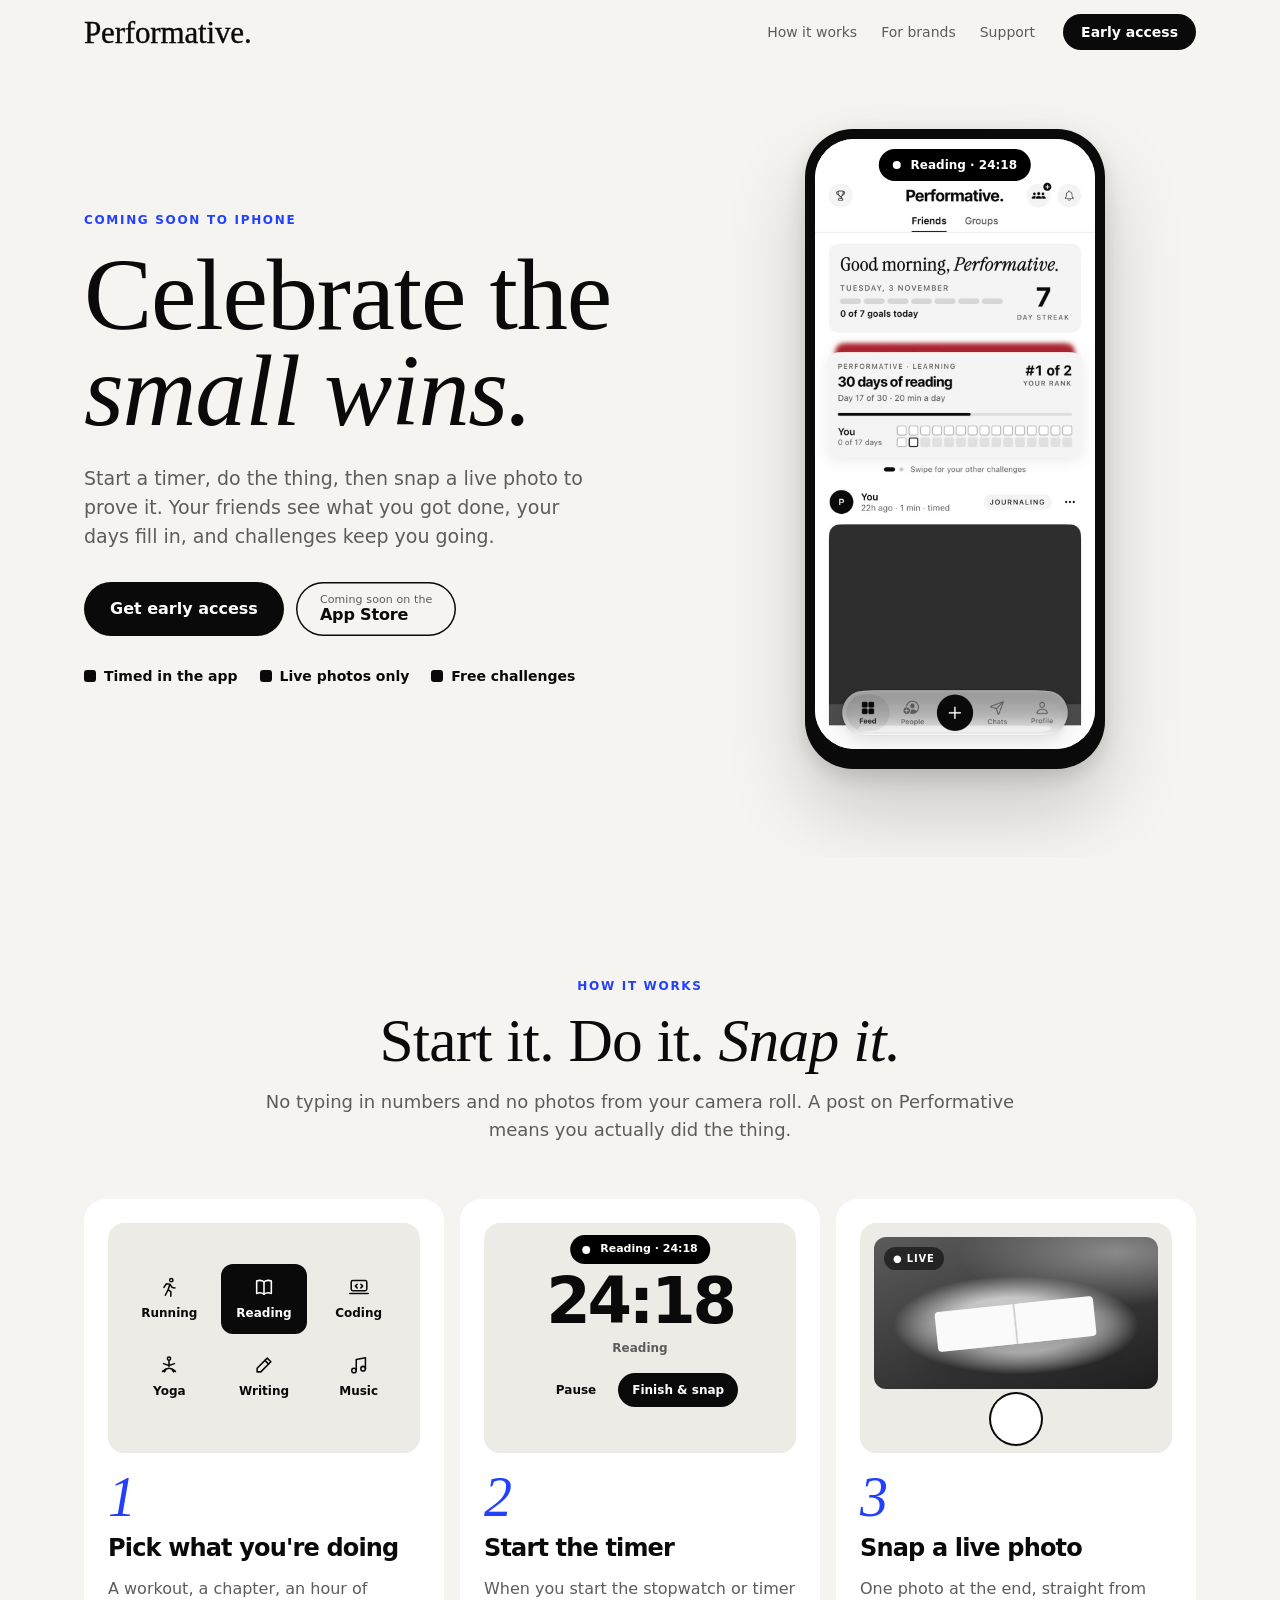
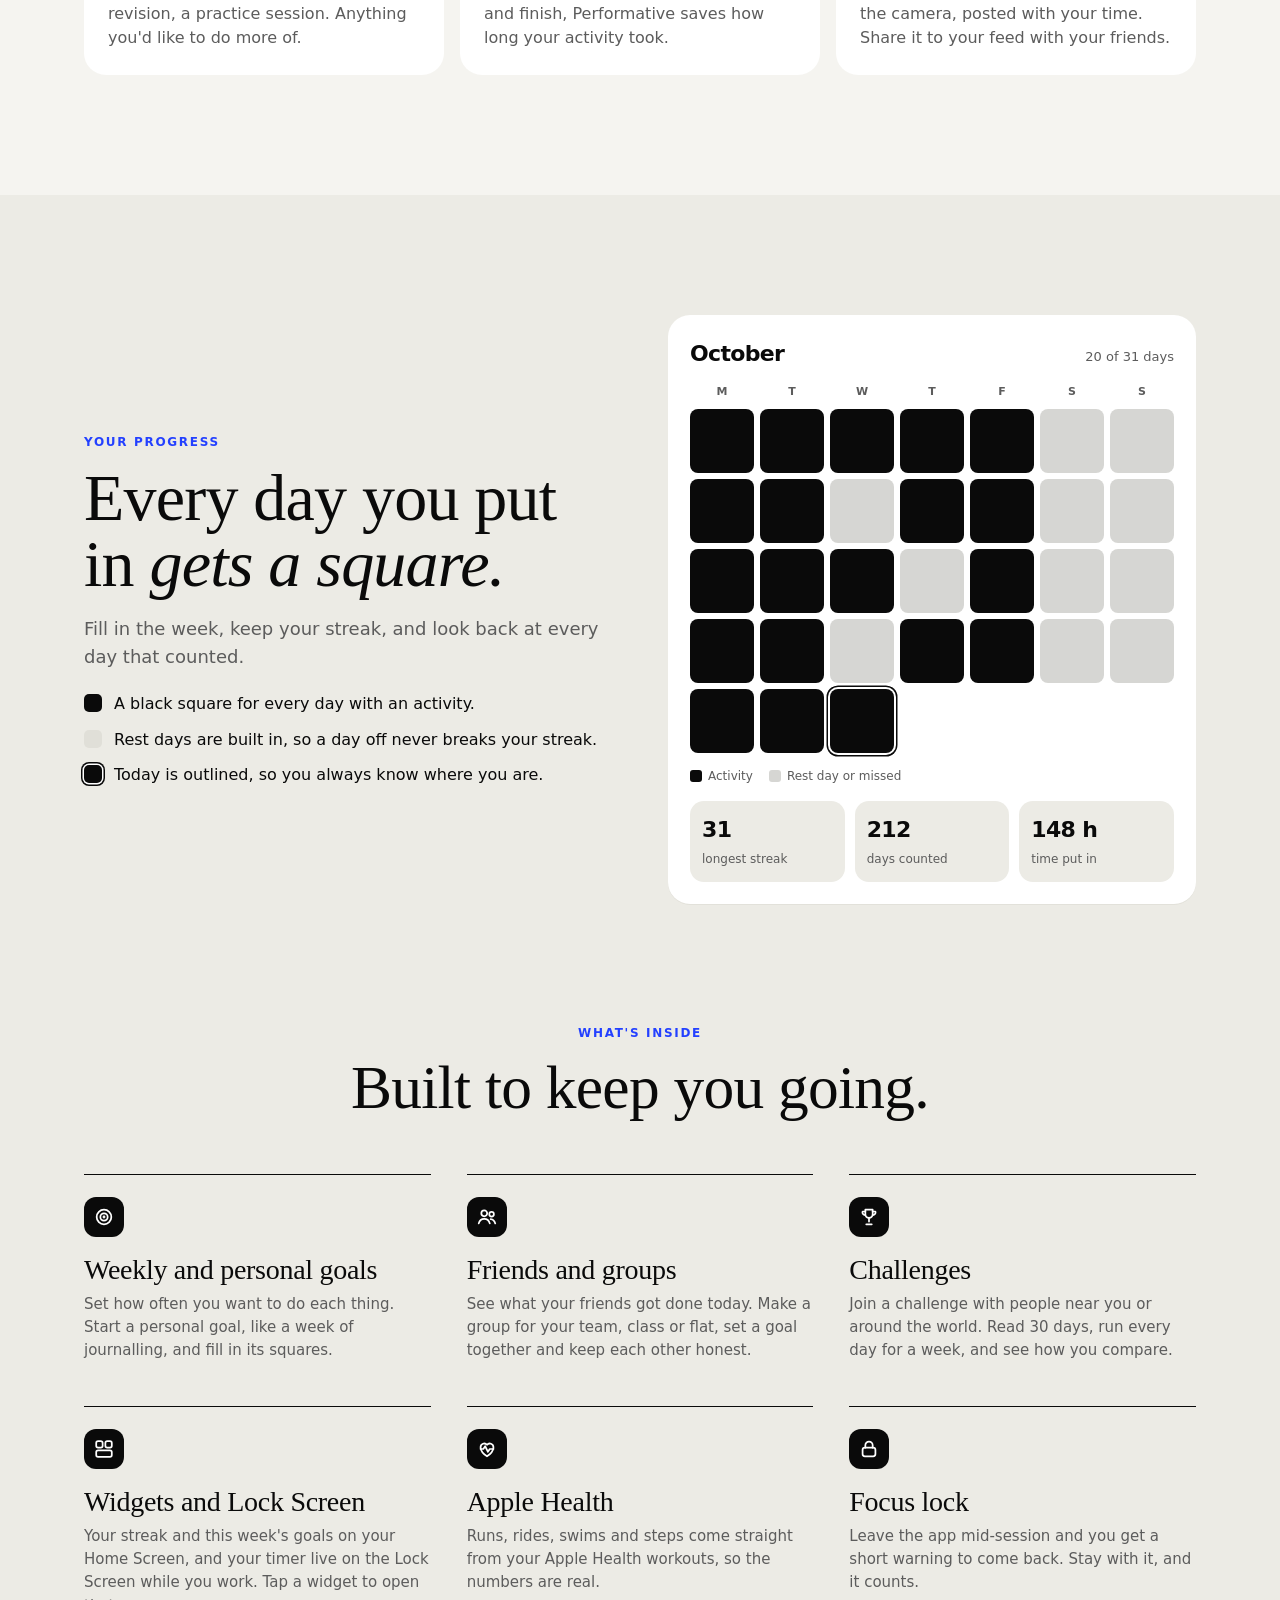
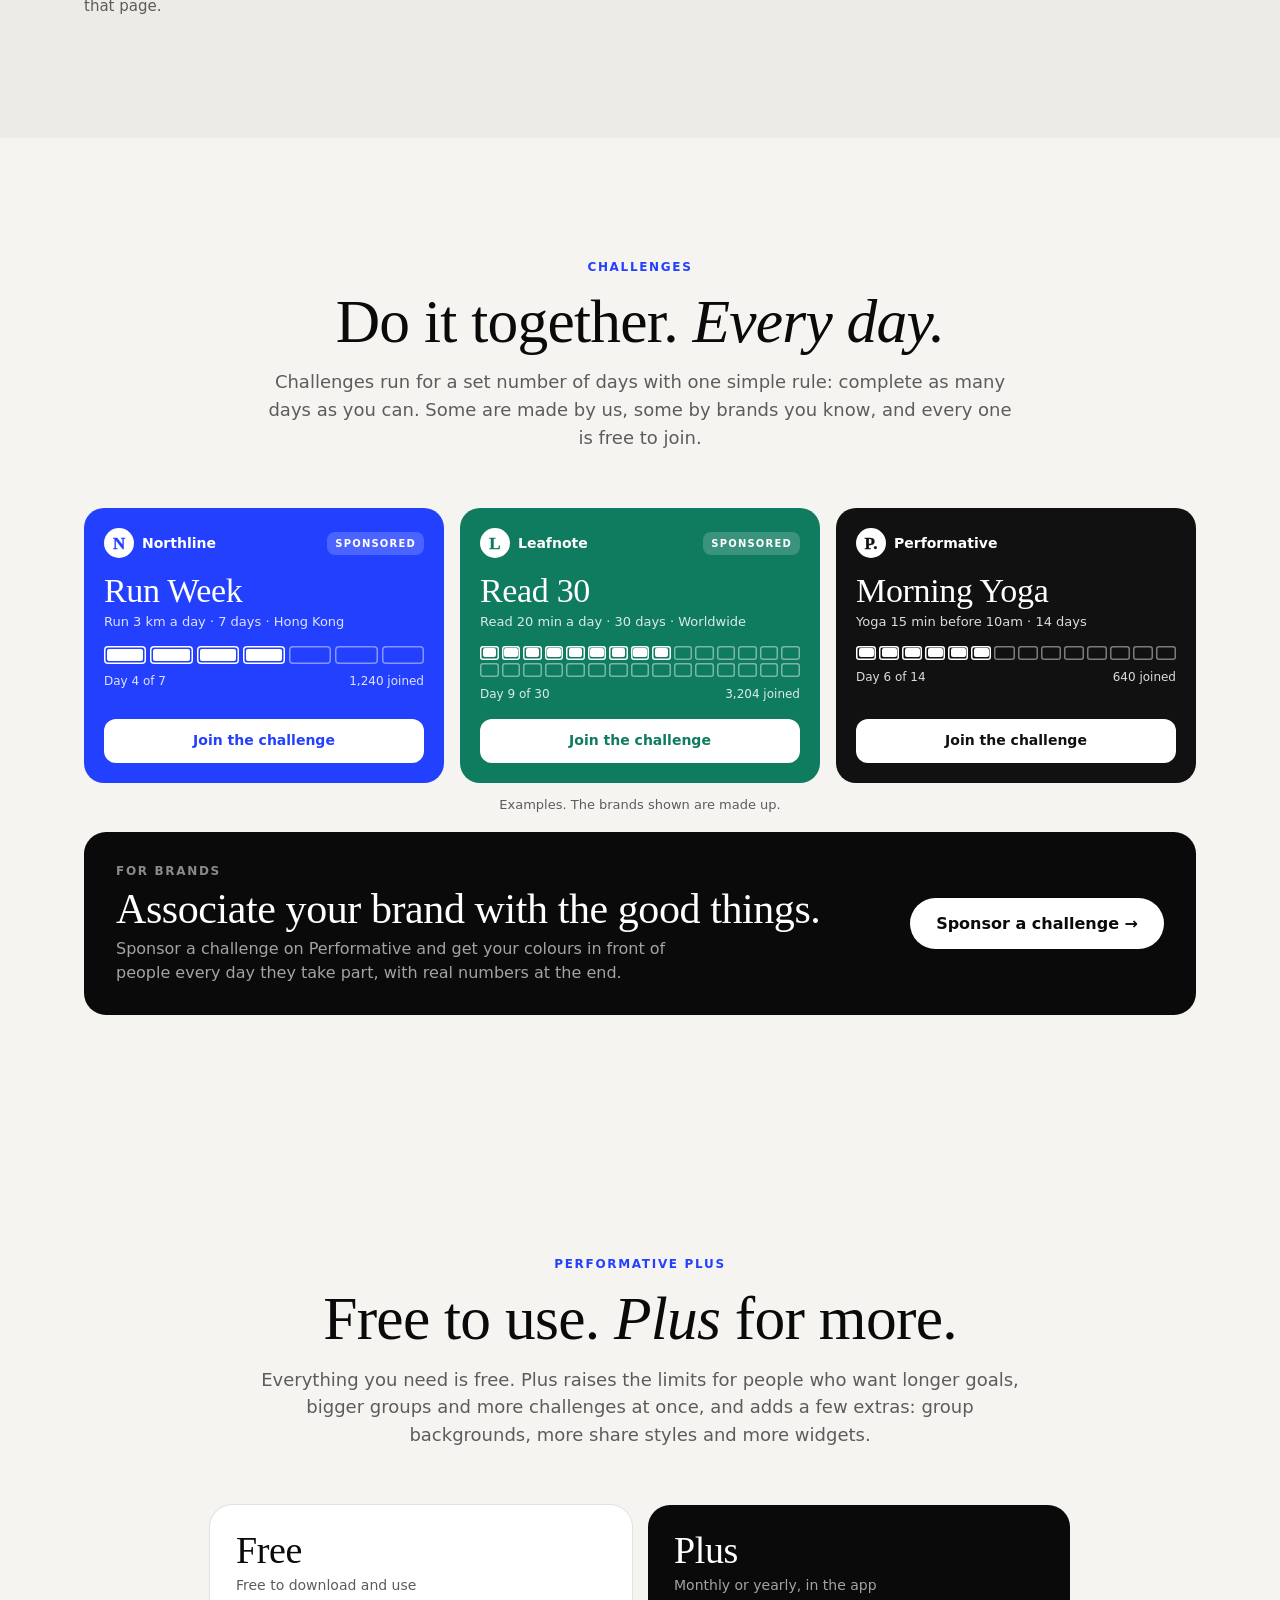
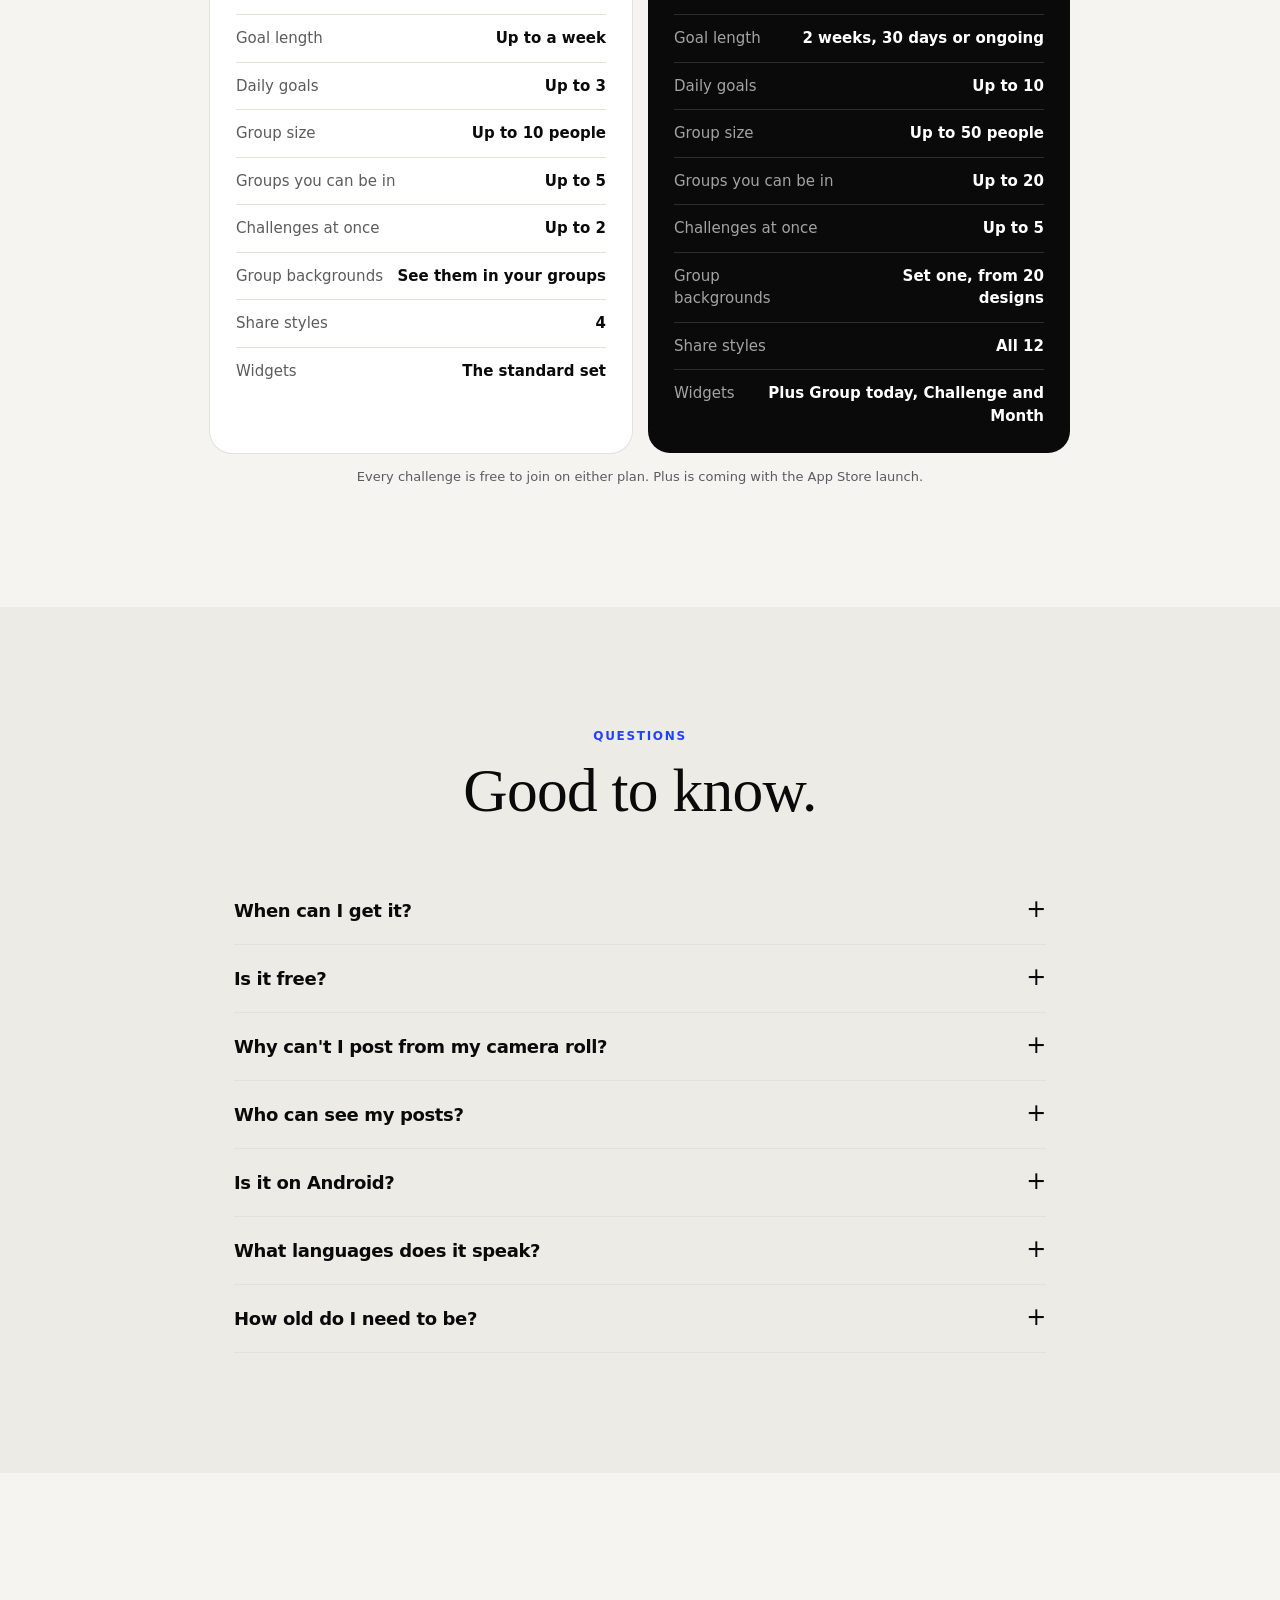
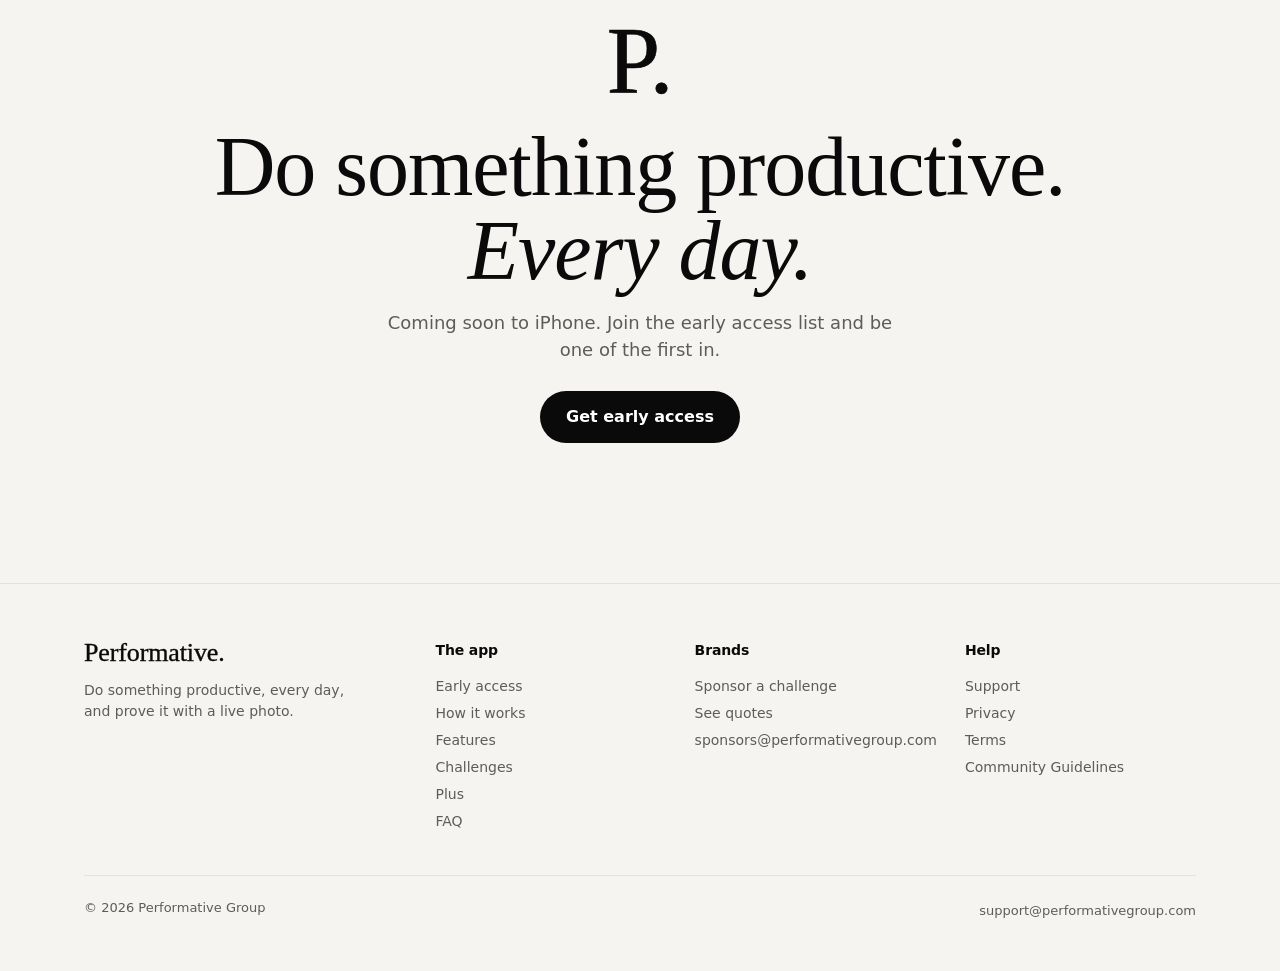
==== commit 4d91e40a: "More of design B: warm paper background, centred section headings, italic blue step numbers, feature" ====
--- a/index.html
+++ b/index.html
@@ -5,12 +5,12 @@
 <meta http-equiv="Content-Security-Policy" content="default-src 'self'; script-src 'self' 'unsafe-inline'; style-src 'self' 'unsafe-inline' https://fonts.googleapis.com; font-src https://fonts.gstatic.com; img-src 'self' data:; connect-src 'self' https://rwyopnhqcnwsxcgpwgtr.supabase.co; object-src 'none'; base-uri 'none'; form-action 'self'; upgrade-insecure-requests">
 <meta name="referrer" content="strict-origin-when-cross-origin">
 <meta name="viewport" content="width=device-width, initial-scale=1, viewport-fit=cover">
-<meta name="theme-color" content="#FFFFFF">
+<meta name="theme-color" content="#F5F4F0">
 <link rel="icon" href="/assets/icon.svg" type="image/svg+xml">
 <link rel="preconnect" href="https://fonts.googleapis.com">
 <link rel="preconnect" href="https://fonts.gstatic.com" crossorigin>
 <link href="https://fonts.googleapis.com/css2?family=Instrument+Serif:ital@0;1&family=Inter+Tight:ital,wght@0,400..900;1,400..900&display=swap" rel="stylesheet">
-<link rel="stylesheet" href="/assets/site.css?v=4">
+<link rel="stylesheet" href="/assets/site.css?v=5">
 <title>Performative · Celebrate the small wins</title>
 <meta name="description" content="Performative is an iPhone app for doing the things you mean to do. Start a timer, snap a live photo at the end, and watch your days fill up. Coming soon to iPhone.">
 <meta property="og:title" content="Performative · Celebrate the small wins">
@@ -78,9 +78,9 @@
 
   /* How it works */
   .how3 { display:grid; grid-template-columns:repeat(3, 1fr); gap:16px; }
-  .how3 > div { background:var(--bg); border-radius:22px; padding:24px; display:flex; flex-direction:column; gap:16px; }
-  .how3 .vis { height:230px; border-radius:16px; background:#fff; display:grid; place-items:center; overflow:hidden; position:relative; }
-  .how3 .num { width:30px; height:30px; border-radius:50%; background:var(--ink); color:#fff; display:grid; place-items:center; font-weight:700; font-size:14px; }
+  .how3 > div { background:var(--card); border-radius:22px; padding:24px; display:flex; flex-direction:column; gap:16px; }
+  .how3 .vis { height:230px; border-radius:16px; background:var(--bg); display:grid; place-items:center; overflow:hidden; position:relative; }
+  .how3 .stepnum { margin-top:6px; }
   .how3 h3 { font-size:24px; } .how3 p { margin:0; color:var(--muted); line-height:1.55; }
   .tiles { display:grid; grid-template-columns:repeat(3, 1fr); gap:8px; padding:18px; width:100%; }
   .tiles span { background:var(--bg); border-radius:12px; padding:12px 6px; text-align:center; font-size:12px; font-weight:600; }
@@ -125,12 +125,13 @@
   @media (max-width:900px) { .squares { grid-template-columns:1fr; gap:32px; } }
 
   /* Features */
-  .feat { display:grid; grid-template-columns:repeat(3, 1fr); gap:16px; }
-  .feat > div { background:#fff; border-radius:22px; padding:26px; min-height:220px; display:flex; flex-direction:column; }
-  .feat .ic { width:44px; height:44px; border-radius:14px; background:var(--ink); display:grid; place-items:center; margin-bottom:auto; }
+  /* An editorial list: a rule above each one, no boxes. */
+  .feat { display:grid; grid-template-columns:repeat(3, 1fr); gap:44px 36px; }
+  .feat > div { border-top:1px solid var(--ink); padding:22px 0 0; display:flex; flex-direction:column; }
+  .feat .ic { width:40px; height:40px; border-radius:12px; background:var(--ink); display:grid; place-items:center; }
   .feat .ic svg { width:22px; height:22px; stroke:#fff; fill:none; stroke-width:1.9; stroke-linecap:round; stroke-linejoin:round; }
-  .feat h3 { font-size:21px; letter-spacing:-.025em; margin:26px 0 8px; } .feat p { margin:0; color:var(--muted); line-height:1.55; font-size:15px; }
-  @media (max-width:900px) { .feat { grid-template-columns:1fr 1fr; } } @media (max-width:600px) { .feat { grid-template-columns:1fr; } .feat > div { min-height:0; } }
+  .feat h3 { font-family:var(--serif); font-weight:400; letter-spacing:-.01em; font-size:28px; line-height:1.05; margin:18px 0 8px; } .feat p { margin:0; color:var(--muted); line-height:1.55; font-size:15px; }
+  @media (max-width:900px) { .feat { grid-template-columns:1fr 1fr; } } @media (max-width:600px) { .feat { grid-template-columns:1fr; gap:32px; } }
 
   /* Challenges */
   .cards { display:grid; grid-template-columns:repeat(3, 1fr); gap:16px; }
@@ -215,12 +216,12 @@
     <div class="rv"><div class="vis"><div class="tiles">
         <span><svg viewBox="0 0 24 24" aria-hidden="true"><circle cx="14.5" cy="4.5" r="1.8"/><path d="M8 21l3-6 3 2v5M6.5 12.5l2.5-4 4 .5 2.5 3.5 3 .5M11 15l2-6"/></svg>Running</span><span class="on"><svg viewBox="0 0 24 24" aria-hidden="true"><path d="M4 5.5c2.5-1 5.5-1 8 .8 2.5-1.8 5.5-1.8 8-.8V19c-2.5-1-5.5-1-8 .8-2.5-1.8-5.5-1.8-8-.8z"/><path d="M12 6.3V19.8"/></svg>Reading</span><span><svg viewBox="0 0 24 24" aria-hidden="true"><rect x="3.5" y="5" width="17" height="11" rx="1.8"/><path d="M2 19h20M10 9l-2 2 2 2M14 9l2 2-2 2"/></svg>Coding</span>
         <span><svg viewBox="0 0 24 24" aria-hidden="true"><circle cx="12" cy="5" r="1.8"/><path d="M12 7.5v6M6 10.5l6 2 6-2M5 19c2.5-2.5 4.5-3.5 7-3.5s4.5 1 7 3.5M9 16.5l-2 3M15 16.5l2 3"/></svg>Yoga</span><span><svg viewBox="0 0 24 24" aria-hidden="true"><path d="M15.5 4.5l4 4L8.5 19.5H4.5v-4z"/><path d="M13 7l4 4"/></svg>Writing</span><span><svg viewBox="0 0 24 24" aria-hidden="true"><path d="M9 18V6l10-2v12"/><circle cx="6.5" cy="18" r="2.5"/><circle cx="16.5" cy="16" r="2.5"/></svg>Music</span></div></div>
-      <div class="num">1</div><h3>Pick what you're doing</h3><p>A workout, a chapter, an hour of revision, a practice session. Anything you'd like to do more of.</p></div>
+      <div class="stepnum">1</div><h3>Pick what you're doing</h3><p>A workout, a chapter, an hour of revision, a practice session. Anything you'd like to do more of.</p></div>
     <div class="rv"><div class="vis"><div class="island-la"><i></i>Reading · 24:18</div><div class="timer"><div class="big">24:18</div><div class="lbl">Reading</div>
         <div class="pill"><span>Pause</span><span class="k">Finish &amp; snap</span></div></div></div>
-      <div class="num">2</div><h3>Start the timer</h3><p>When you start the stopwatch or timer and finish, Performative saves how long your activity took.</p></div>
+      <div class="stepnum">2</div><h3>Start the timer</h3><p>When you start the stopwatch or timer and finish, Performative saves how long your activity took.</p></div>
     <div class="rv"><div class="vis"><div class="snap"><div class="vf ph-read"></div><span class="live">● LIVE</span><span class="shutter"></span></div></div>
-      <div class="num">3</div><h3>Snap a live photo</h3><p>One photo at the end, straight from the camera, posted with your time. Share it to your feed with your friends.</p></div>
+      <div class="stepnum">3</div><h3>Snap a live photo</h3><p>One photo at the end, straight from the camera, posted with your time. Share it to your feed with your friends.</p></div>
   </div>
 </div></section>
 
@@ -325,7 +326,7 @@
   </div>
   <div class="base"><span>© <span id="year">2026</span> Performative Group</span><a href="mailto:support@performativegroup.com" style="display:inline">support@performativegroup.com</a></div>
 </div></footer>
-<script src="/assets/site.js?v=3" defer></script>
+<script src="/assets/site.js?v=4" defer></script>
 <script>
 // The month calendar: 31 days from the top-left, weekends as rest days, a few missed, today outlined.
 (() => {
--- a/assets/site.css
+++ b/assets/site.css
@@ -2,7 +2,8 @@
    Big headings in Instrument Serif like the app's titles, Inter Tight for smaller titles and numbers,
    the system font for reading, and the app's blue for section labels. */
 :root {
-  --ink:#0A0A0A; --paper:#FFFFFF; --bg:#F4F4F4; --soft:#F4F4F4; --soft2:#EAEAEA; --hair:#E6E6E6;
+  /* A warm off-white page, like paper, with warm greys to match. Cards stay pure white so they lift off it. */
+  --ink:#0A0A0A; --paper:#F5F4F0; --card:#FFFFFF; --bg:#ECEBE5; --soft:#ECEBE5; --soft2:#E0DFD8; --hair:#E2E1DA;
   --muted:#5C5C5C; --red:#D6281F; --green:#16834A; --brand:#2340FF; --accent:#2340FF;
   --sans:-apple-system, BlinkMacSystemFont, "SF Pro Text", "Inter Tight", system-ui, sans-serif;
   --display:"Inter Tight", -apple-system, system-ui, sans-serif;
@@ -42,7 +43,7 @@
 .btn:disabled { opacity:.45; cursor:default; transform:none; }
 
 /* Nav */
-nav.top { position:sticky; top:0; z-index:20; background:rgba(255,255,255,.86); -webkit-backdrop-filter:saturate(1.4) blur(14px); backdrop-filter:saturate(1.4) blur(14px); border-bottom:1px solid transparent; transition:border-color .2s; }
+nav.top { position:sticky; top:0; z-index:20; background:rgba(245,244,240,.86); -webkit-backdrop-filter:saturate(1.4) blur(14px); backdrop-filter:saturate(1.4) blur(14px); border-bottom:1px solid transparent; transition:border-color .2s; }
 nav.top.scrolled { border-color:var(--hair); }
 nav.top .wrap { display:flex; align-items:center; height:64px; gap:28px; }
 nav.top .links { display:flex; gap:24px; margin-left:auto; font-size:14px; font-weight:500; }
@@ -56,7 +57,7 @@
 @media (max-width:820px) {
   nav.top .links, nav.top .cta { display:none; }
   .menu-btn { display:grid; }
-  nav.top.open .sheet { display:block; position:absolute; left:0; right:0; top:64px; background:#fff; border-bottom:1px solid var(--hair); padding:8px 16px 18px; }
+  nav.top.open .sheet { display:block; position:absolute; left:0; right:0; top:64px; background:var(--paper); border-bottom:1px solid var(--hair); padding:8px 16px 18px; }
   .sheet a { display:block; padding:14px 4px; font-size:18px; font-weight:600; text-decoration:none; border-bottom:1px solid var(--bg); font-family:var(--display); letter-spacing:-.02em; }
   .sheet .btn { display:flex; margin-top:14px; font-size:16px; border-bottom:0; }
 }
@@ -66,7 +67,8 @@
 section.block.alt { background:var(--bg); }
 section.block.ink { background:var(--ink); color:#fff; }
 section.block.ink .eyebrow, section.block.ink .shead p { color:#A3A3A3; }
-.shead { max-width:720px; margin-bottom:56px; }
+/* Section headings sit centred over what follows, as in a magazine. */
+.shead { max-width:760px; margin:0 auto 56px; text-align:center; }
 .shead.center { margin-left:auto; margin-right:auto; text-align:center; }
 .shead h2 { font-size:clamp(38px, 4.8vw, 62px); line-height:1.02; margin:14px 0 16px; }
 .shead p { font-size:18px; line-height:1.55; color:var(--muted); margin:0; }
@@ -117,6 +119,28 @@
 .doc .tabs a { text-decoration:none; padding:8px 14px; border-radius:999px; background:var(--bg); font-size:14px; font-weight:600; }
 .doc .tabs a.on { background:var(--ink); color:#fff; }
 
+/* Big italic step numbers in the app's blue (1, 2, 3 on How it works and For brands). */
+.stepnum { font-family:var(--serif); font-style:italic; font-size:56px; line-height:.8; color:var(--accent); }
+
+/* Support: each group's title on the left, its questions on the right (one column on a phone). */
+.doc.support { max-width:980px; }
+.doc.support > :not(.qgroup) { max-width:720px; }
+.qgroup { display:grid; grid-template-columns:230px minmax(0, 1fr); gap:0 48px; border-top:1px solid var(--ink); margin-top:48px; padding-top:6px; }
+.qgroup h2 { margin:14px 0 0; font-size:30px; }
+.qgroup details:last-child { border-bottom:0; }
+@media (max-width:760px) { .qgroup { grid-template-columns:1fr; } }
+
+/* Long legal pages: an "On this page" list down the left on a wide screen, following you as you read. */
+.toc { display:none; }
+@media (min-width:1100px) {
+  .doc.has-toc { max-width:1060px; display:grid; grid-template-columns:200px minmax(0, 760px); column-gap:72px; }
+  .doc.has-toc > * { grid-column:2; }
+  .doc.has-toc > .toc { display:flex; flex-direction:column; gap:10px; grid-column:1; grid-row:1 / span 400; align-self:start; position:sticky; top:96px; font-size:14px; }
+  .toc .eyebrow { margin-bottom:4px; }
+  .toc a { text-decoration:none; color:var(--muted); line-height:1.35; }
+  .toc a:hover, .toc a.on { color:var(--ink); }
+}
+
 /* Reveal on scroll */
 .rv { opacity:0; transform:translateY(14px); transition:opacity .6s ease, transform .6s ease; }
 .rv.in { opacity:1; transform:none; }
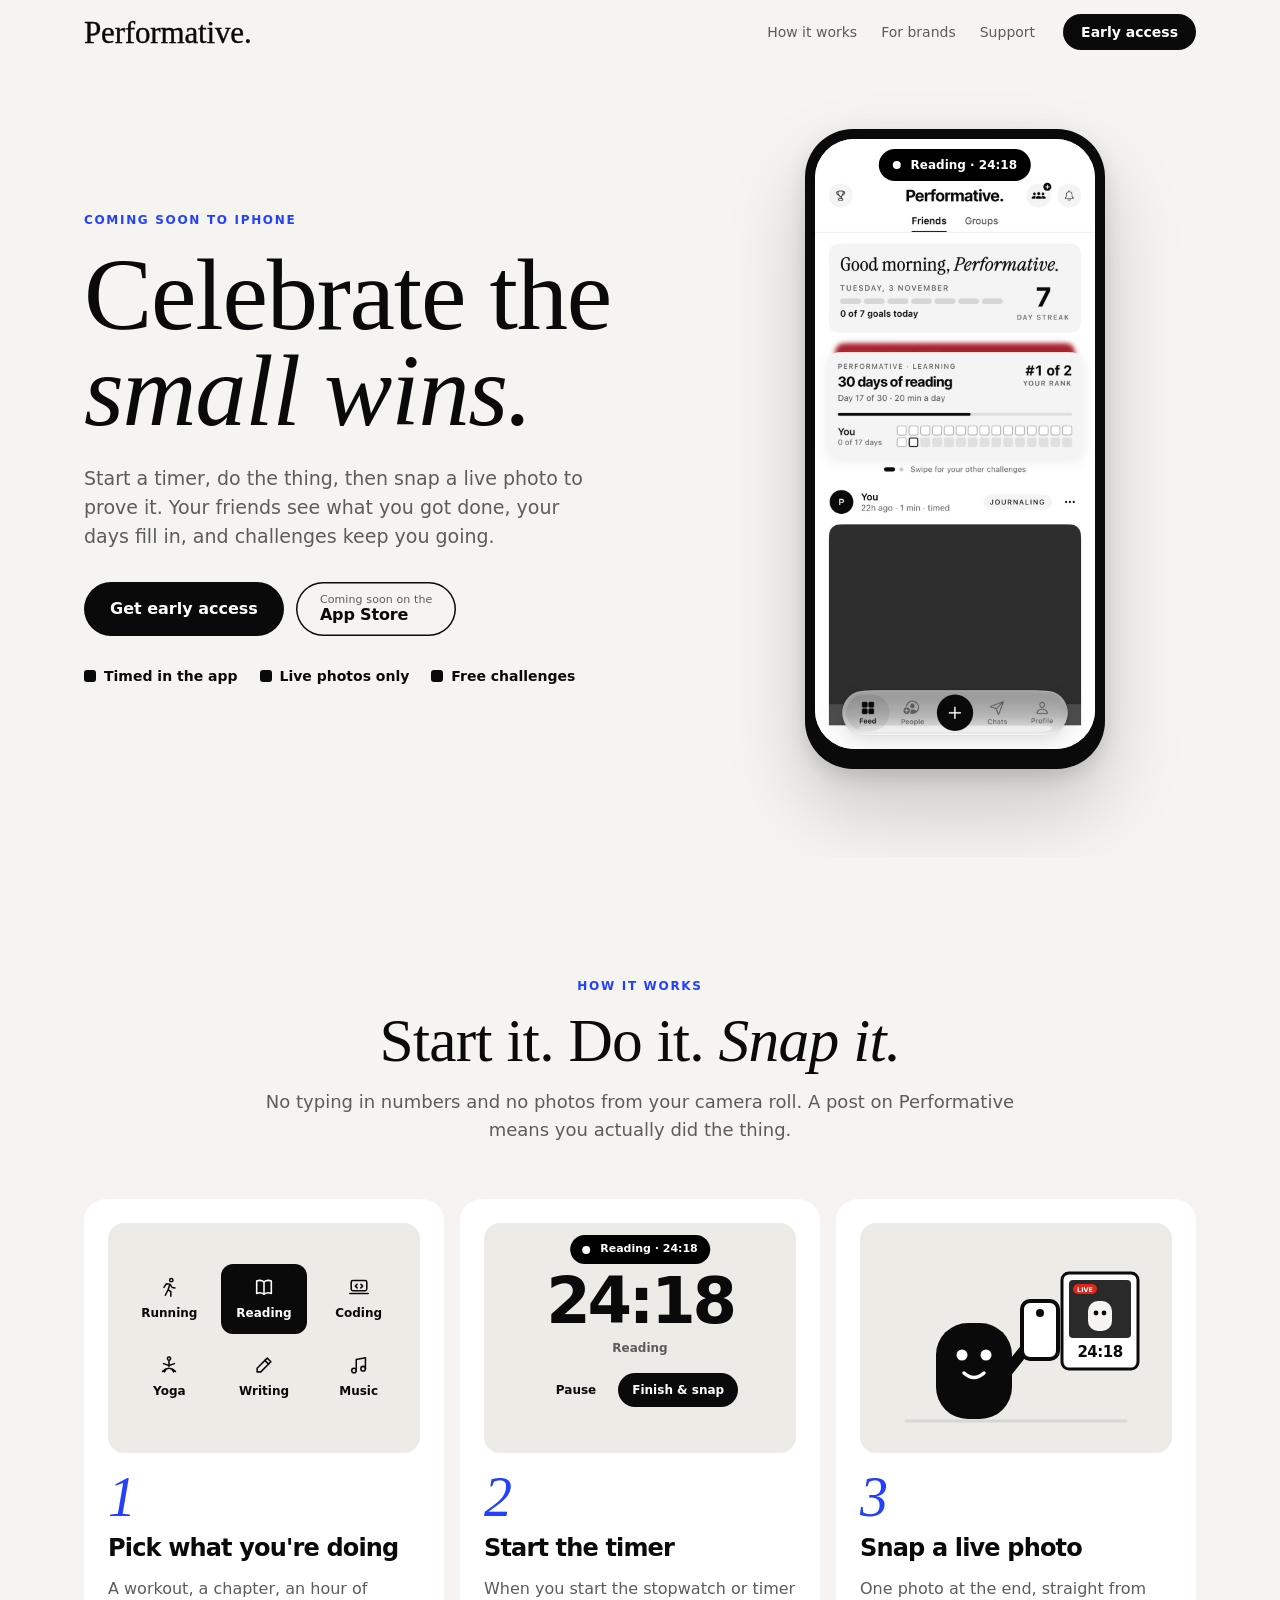
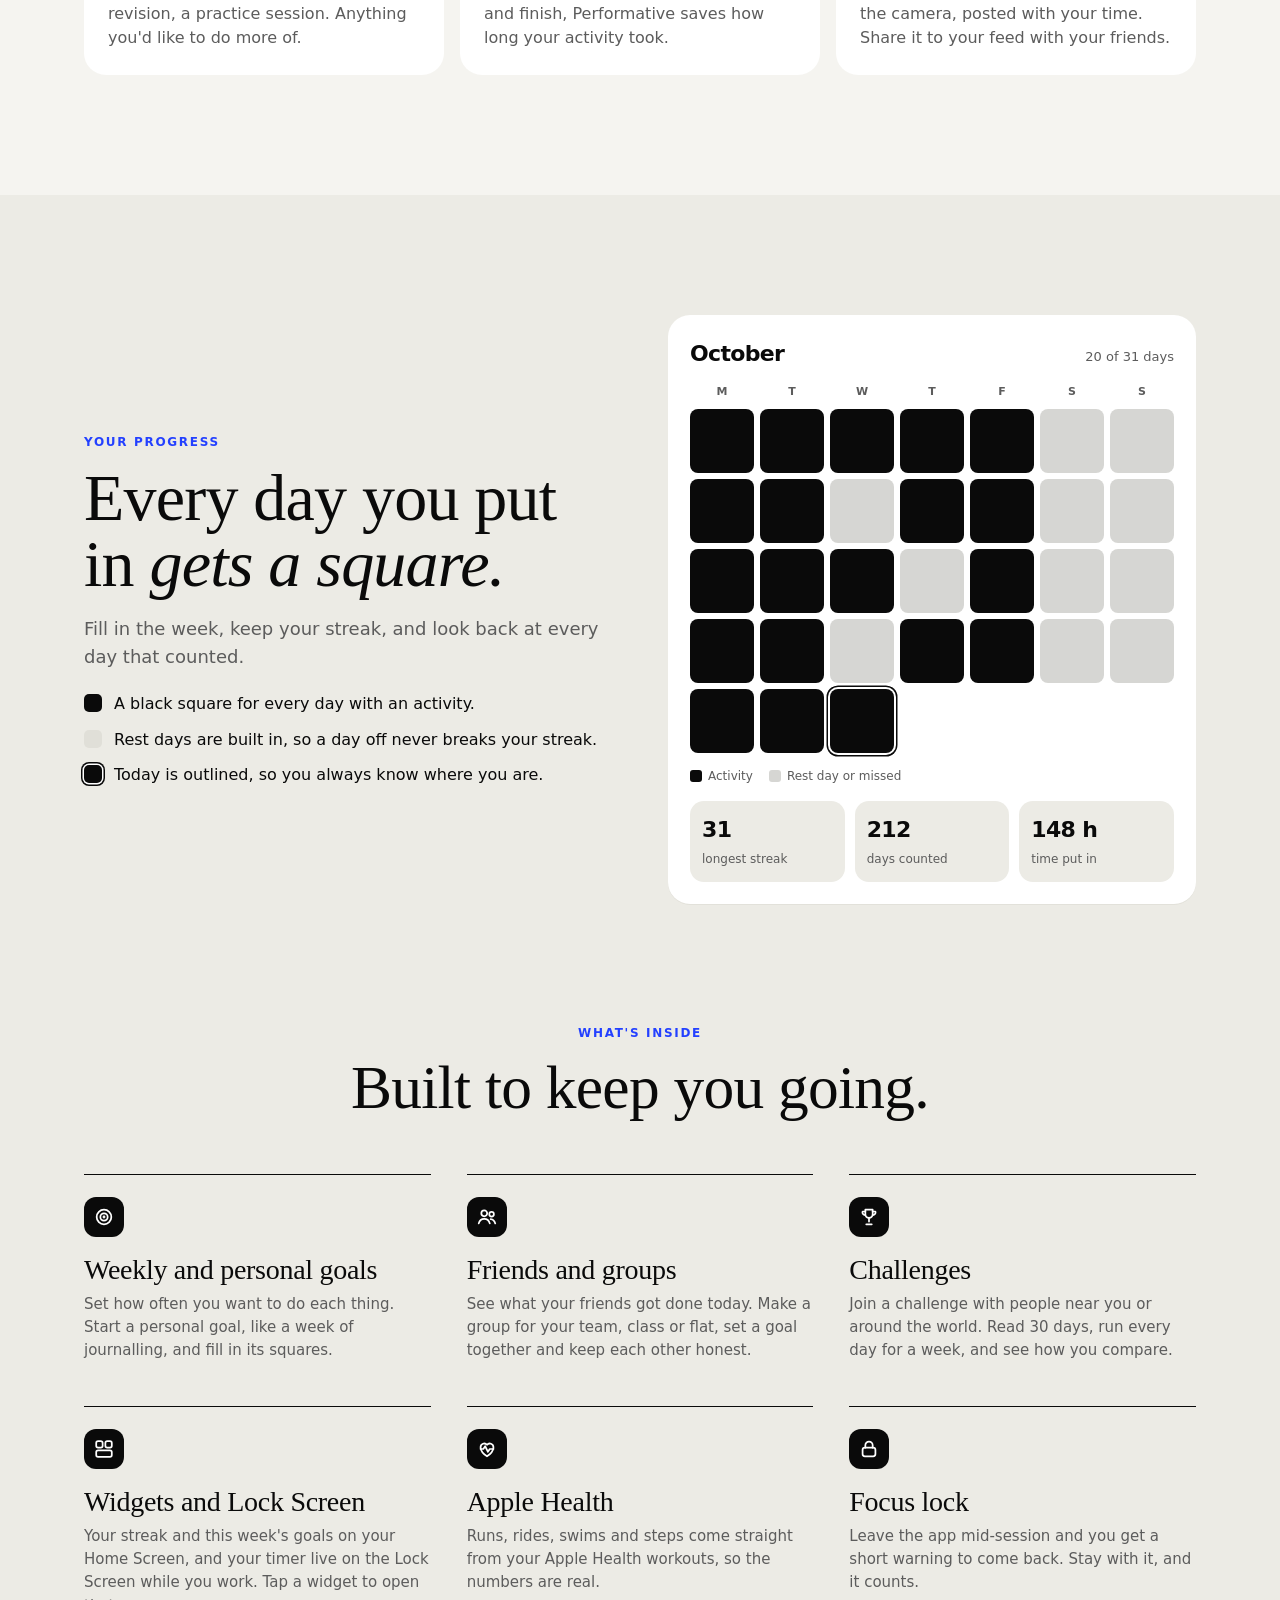
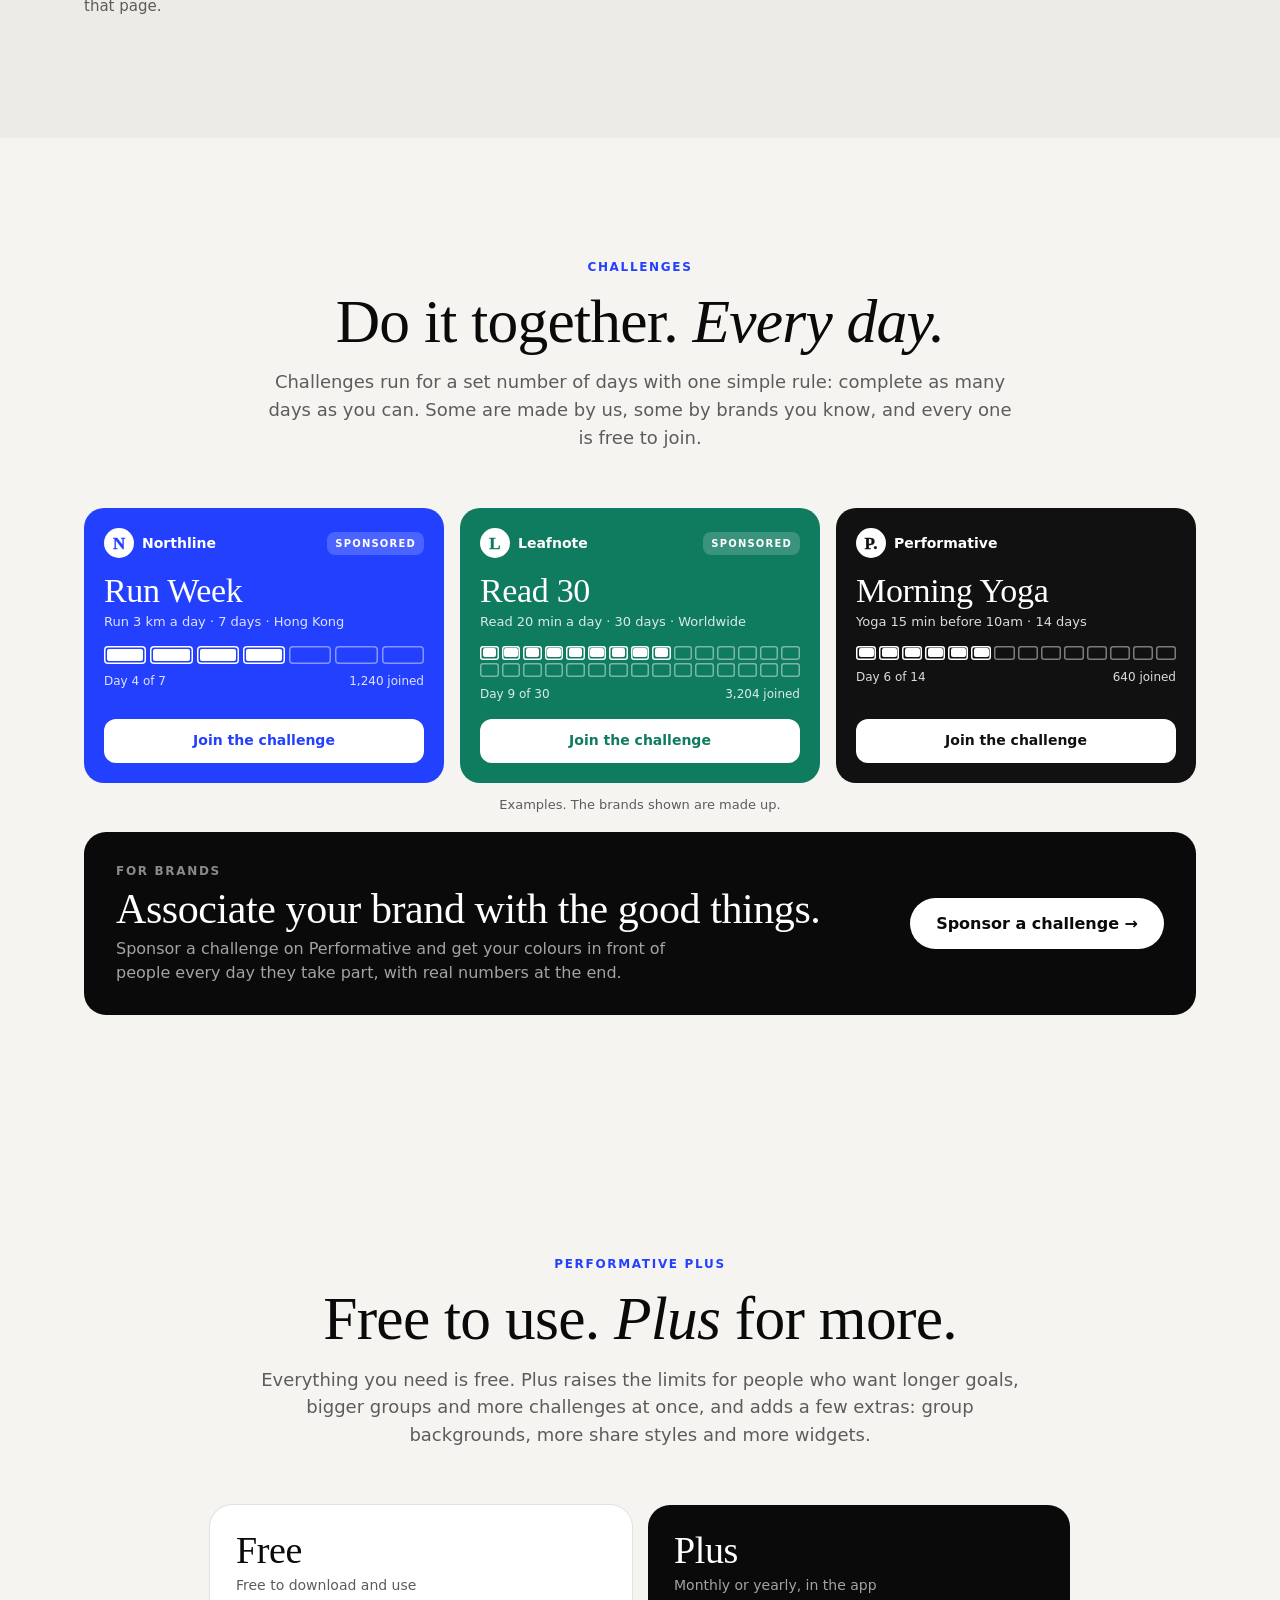
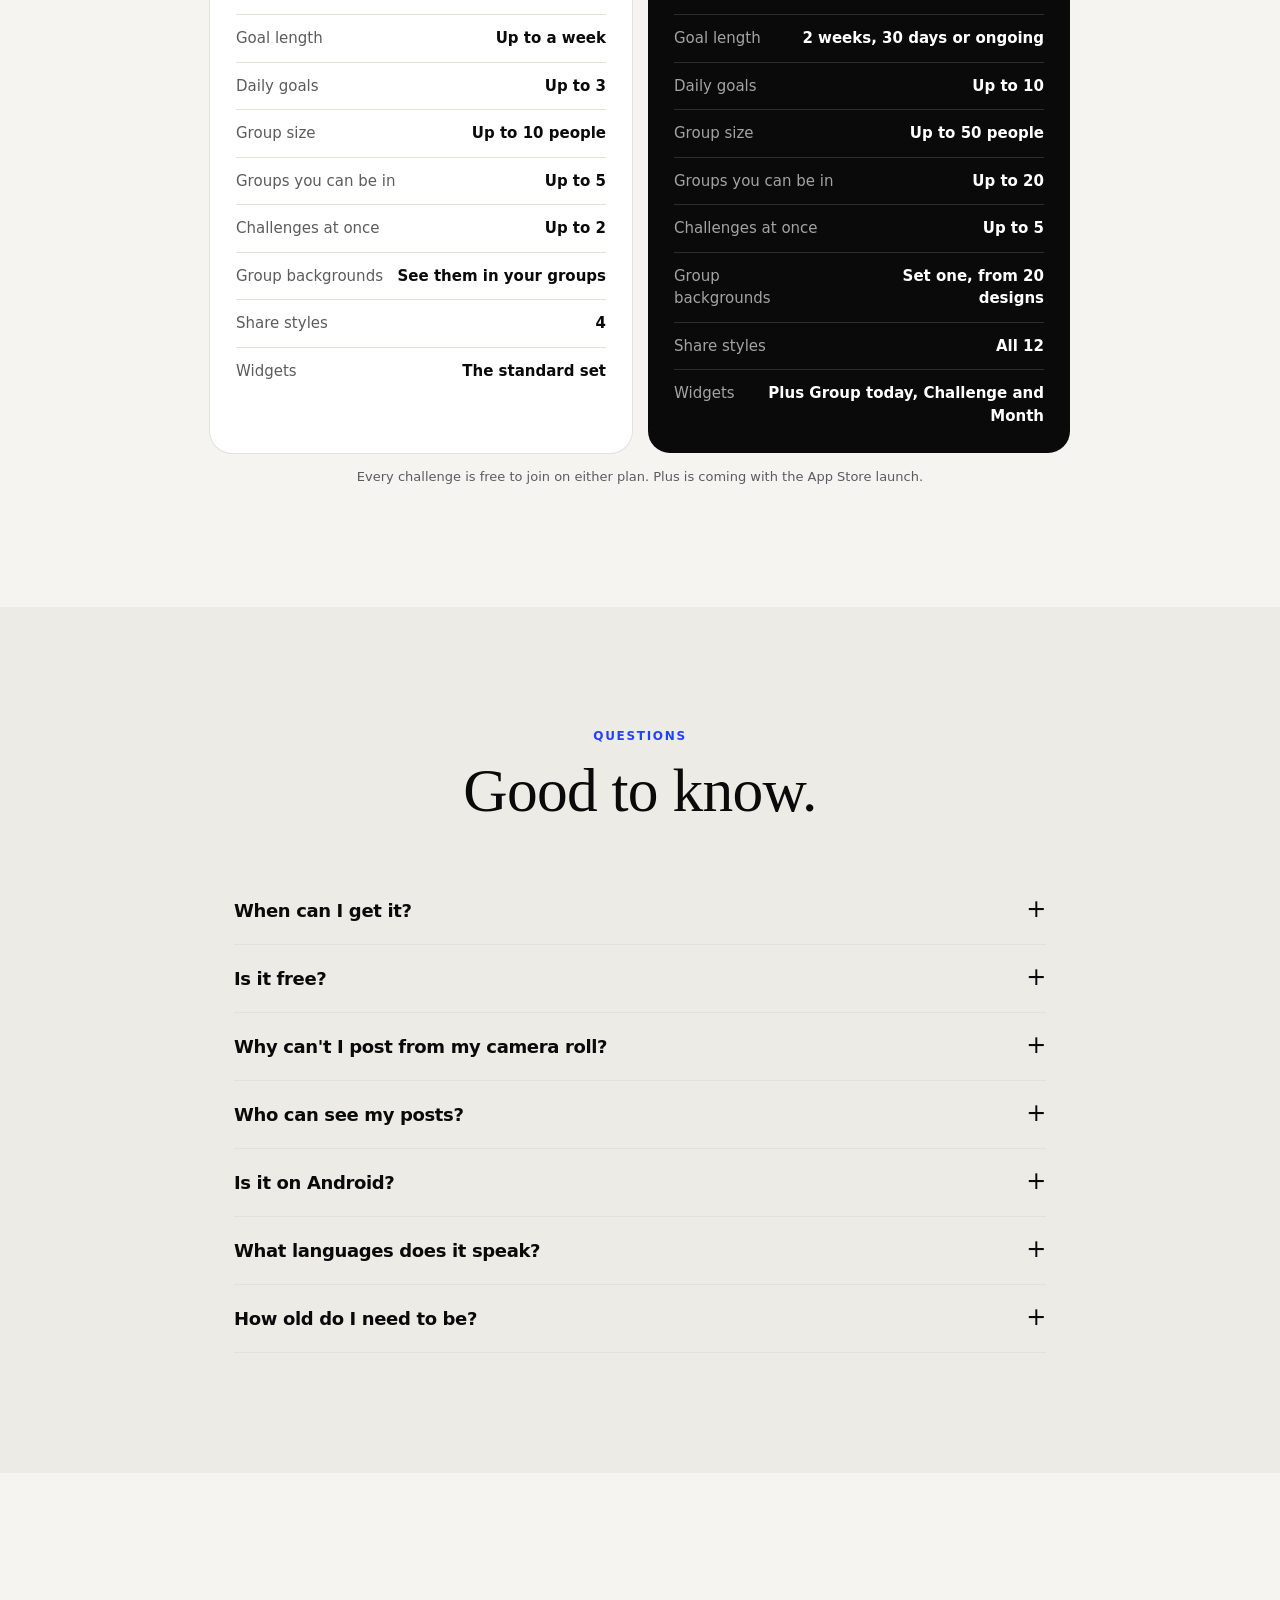
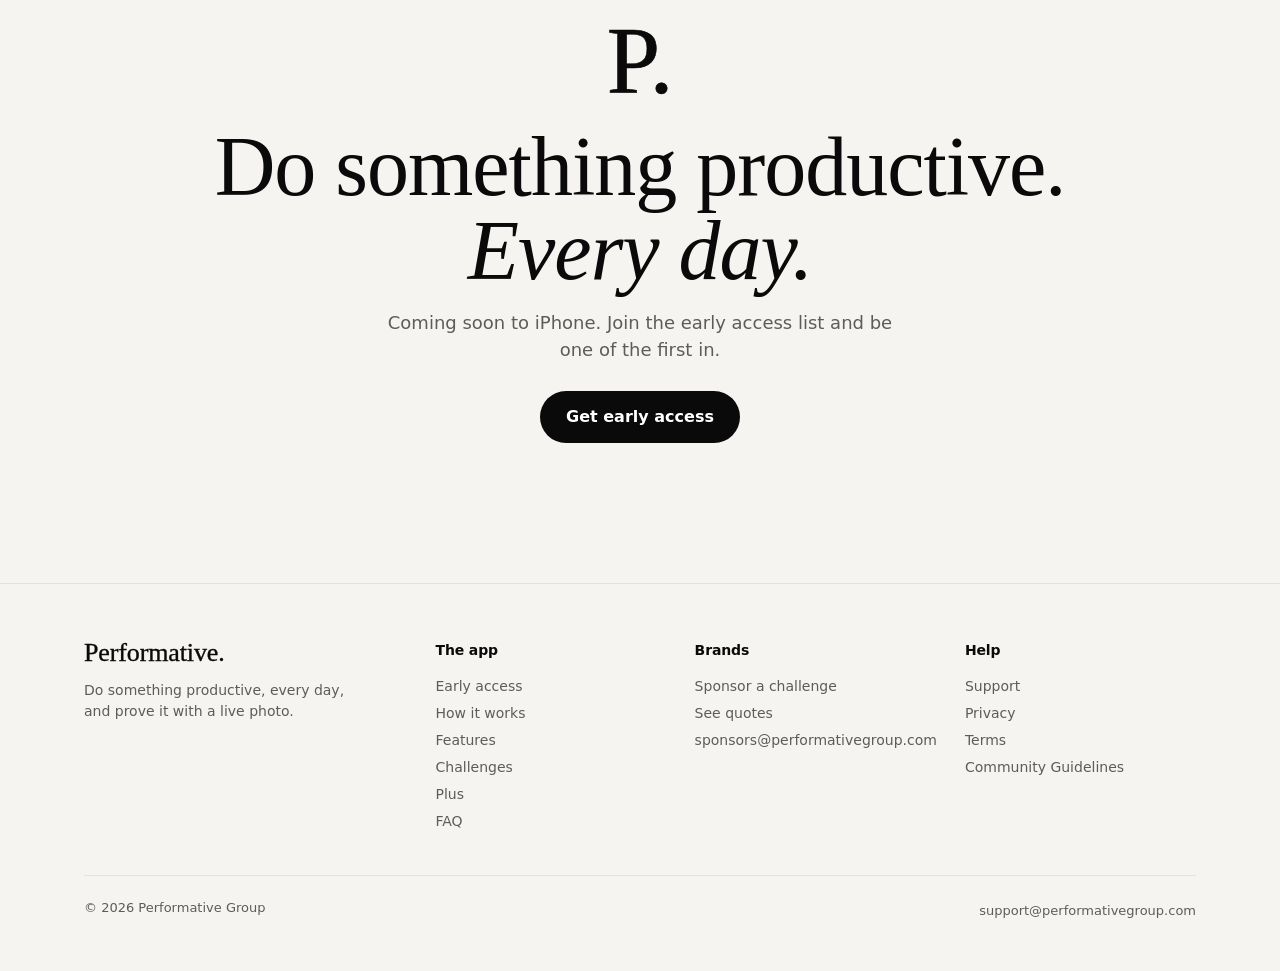
==== commit a142b8b9: "How it works: 'Snap a live photo' is now an animated character snapping a live photo (red flash) Co-" ====
--- a/index.html
+++ b/index.html
@@ -97,6 +97,21 @@
   .snap .vf { position:absolute; inset:14px 14px 64px; border-radius:12px; }
   .snap .shutter { position:absolute; left:50%; bottom:12px; transform:translateX(-50%); width:44px; height:44px; border-radius:50%; background:#fff; box-shadow:0 0 0 3px #fff, 0 0 0 5px var(--ink); }
   .snap .live { position:absolute; left:24px; top:24px; background:rgba(0,0,0,.55); color:#fff; border-radius:99px; padding:4px 9px; font-size:10px; font-weight:700; letter-spacing:.08em; }
+  /* "Snap a live photo": a character raises its phone, the flash pops red and a live photo slides out. */
+  .snapper { width:100%; height:100%; display:block; }
+  .snapper * { transform-box:fill-box; transform-origin:center; }
+  .sn-body { animation:sn-bob 1.6s ease-in-out infinite; }
+  .sn-eye { animation:sn-blink 4s infinite; }
+  .sn-arm { animation:sn-arm 4s ease-out infinite; transform-origin:0% 100%; }
+  .sn-flash { opacity:0; animation:sn-flash 4s ease-out infinite; }
+  .sn-print { animation:sn-print 4s cubic-bezier(.2,.8,.2,1) infinite; }
+  @keyframes sn-bob { 0%,100% { transform:translateY(0); } 50% { transform:translateY(-4px); } }
+  @keyframes sn-blink { 0%,44%,48%,100% { transform:scaleY(1); } 46% { transform:scaleY(.1); } }
+  @keyframes sn-arm { 0%,30% { transform:rotate(18deg); } 40%,100% { transform:rotate(0); } }
+  @keyframes sn-flash { 0%,40% { opacity:0; transform:scale(.2); } 46% { opacity:1; transform:scale(1); } 58%,100% { opacity:0; transform:scale(1.6); } }
+  @keyframes sn-print { 0%,48% { opacity:0; transform:translate(-26px,30px) rotate(-14deg) scale(.6); } 62% { opacity:1; transform:translate(0,0) rotate(6deg) scale(1); } 70%,92% { opacity:1; transform:rotate(4deg); } 100% { opacity:0; transform:rotate(4deg); } }
+  /* Reduced motion: the finished picture, standing still. */
+  @media (prefers-reduced-motion:reduce) { .snapper * { animation:none !important; } .sn-print { opacity:1; transform:rotate(4deg); } }
   @media (max-width:900px) { .how3 { grid-template-columns:1fr; } }
 
   /* Squares */
@@ -220,7 +235,26 @@
     <div class="rv"><div class="vis"><div class="island-la"><i></i>Reading · 24:18</div><div class="timer"><div class="big">24:18</div><div class="lbl">Reading</div>
         <div class="pill"><span>Pause</span><span class="k">Finish &amp; snap</span></div></div></div>
       <div class="stepnum">2</div><h3>Start the timer</h3><p>When you start the stopwatch or timer and finish, Performative saves how long your activity took.</p></div>
-    <div class="rv"><div class="vis"><div class="snap"><div class="vf ph-read"></div><span class="live">● LIVE</span><span class="shutter"></span></div></div>
+    <div class="rv"><div class="vis"><svg class="snapper" viewBox="0 0 300 230" role="img" aria-label="A character holds up a phone, the flash pops and a live photo slides out with the time 24:18">
+<line x1="40" y1="198" x2="260" y2="198" stroke="#D6D6D3" stroke-width="3" stroke-linecap="round"/>
+<g class="sn-body">
+<rect x="70" y="100" width="76" height="96" rx="32" fill="#0A0A0A"/>
+<g class="sn-eye"><circle cx="96" cy="132" r="5.5" fill="#fff"/><circle cx="120" cy="132" r="5.5" fill="#fff"/></g>
+<path d="M98 150 q10 9 20 0" stroke="#fff" stroke-width="3.5" fill="none" stroke-linecap="round"/>
+<g class="sn-arm"><line x1="140" y1="150" x2="164" y2="120" stroke="#0A0A0A" stroke-width="11" stroke-linecap="round"/>
+<rect x="156" y="78" width="36" height="58" rx="8" fill="#fff" stroke="#0A0A0A" stroke-width="4"/>
+<circle cx="174" cy="90" r="4" fill="#0A0A0A"/></g>
+</g>
+<circle class="sn-flash" cx="176" cy="92" r="26" fill="#E1251B"/>
+<g class="sn-print">
+<rect x="196" y="50" width="76" height="96" rx="7" fill="#fff" stroke="#0A0A0A" stroke-width="3"/>
+<rect x="203" y="57" width="62" height="58" rx="4" fill="#2A2A2A"/>
+<rect x="222" y="78" width="24" height="30" rx="10" fill="#F5F4F0"/>
+<circle cx="230" cy="90" r="2.4" fill="#0A0A0A"/><circle cx="238" cy="90" r="2.4" fill="#0A0A0A"/>
+<rect x="207" y="61" width="24" height="10" rx="5" fill="#E1251B"/><text x="219" y="68.5" text-anchor="middle" font-size="6.5" font-weight="700" fill="#fff" font-family="-apple-system, system-ui, sans-serif">LIVE</text>
+<text x="234" y="134" text-anchor="middle" font-size="15" font-weight="800" fill="#0A0A0A" font-family="-apple-system, system-ui, sans-serif" letter-spacing="-.5">24:18</text>
+</g>
+</svg></div>
       <div class="stepnum">3</div><h3>Snap a live photo</h3><p>One photo at the end, straight from the camera, posted with your time. Share it to your feed with your friends.</p></div>
   </div>
 </div></section>
